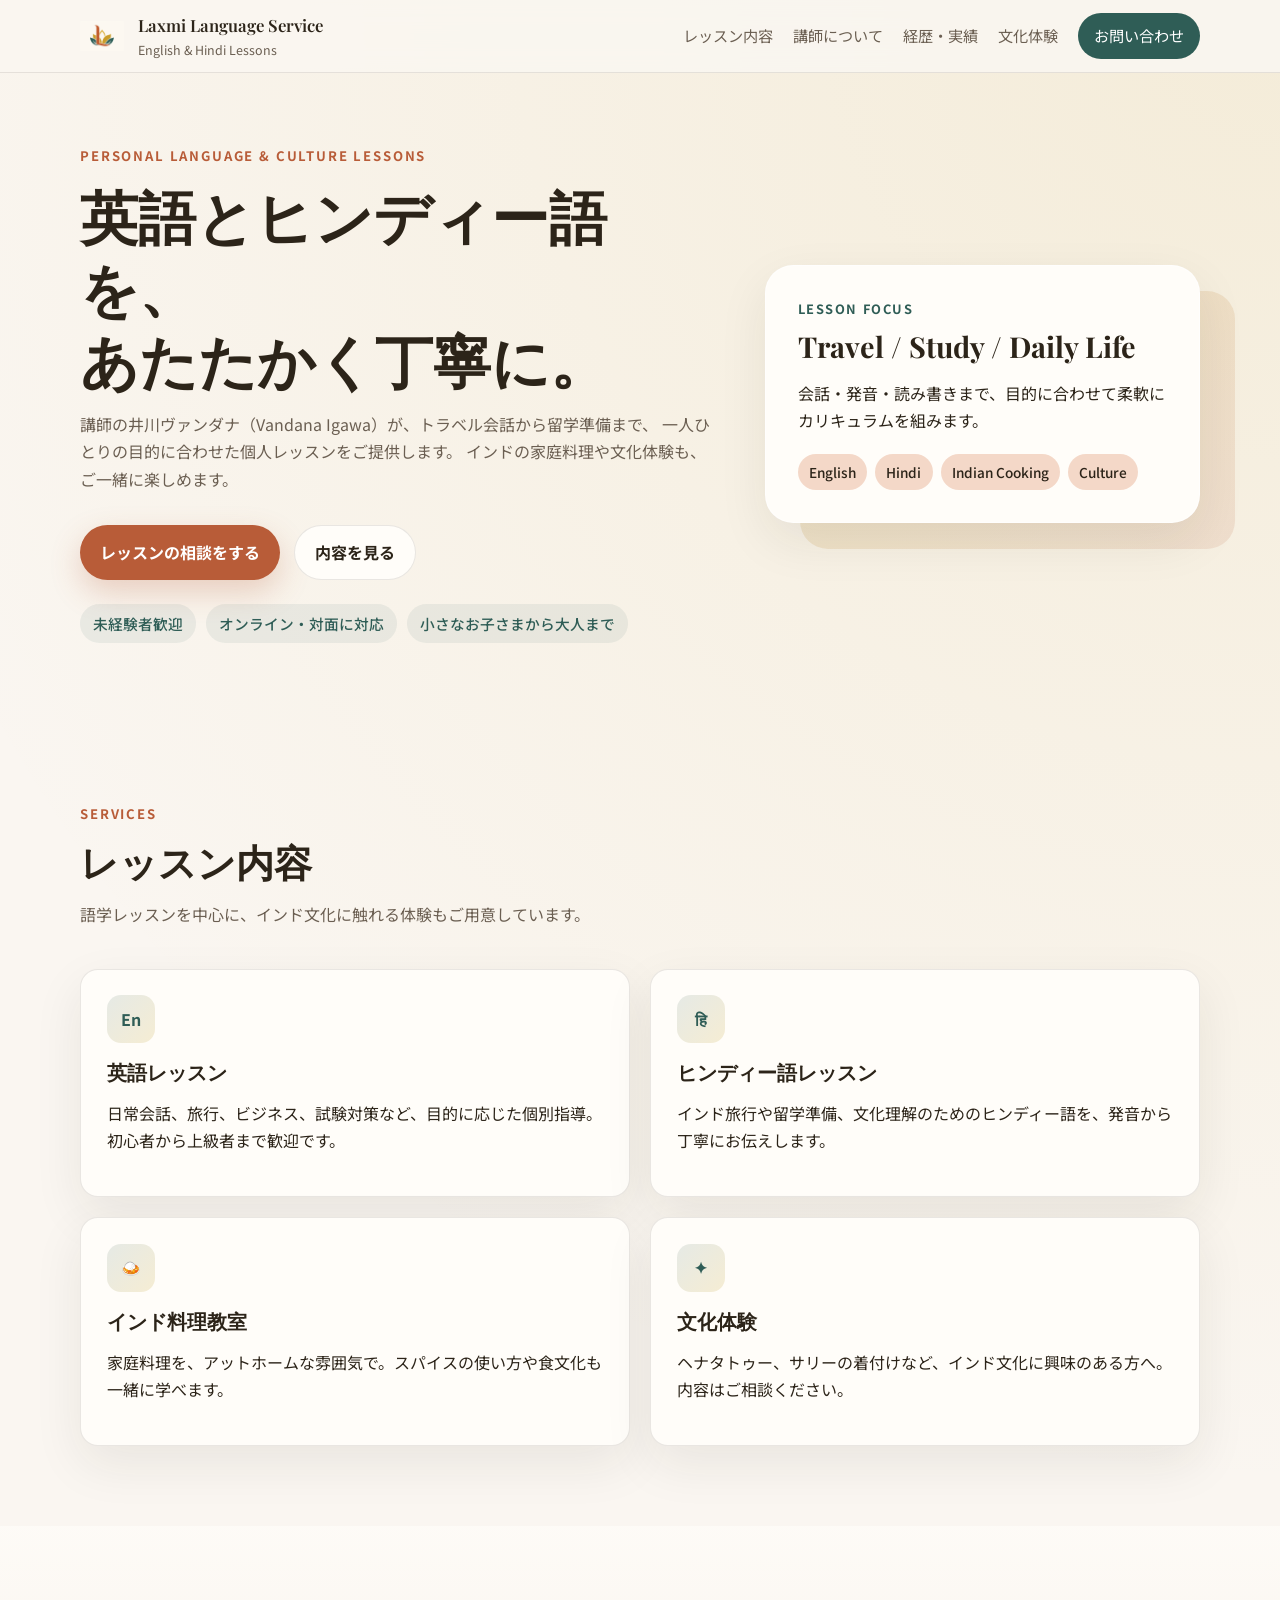
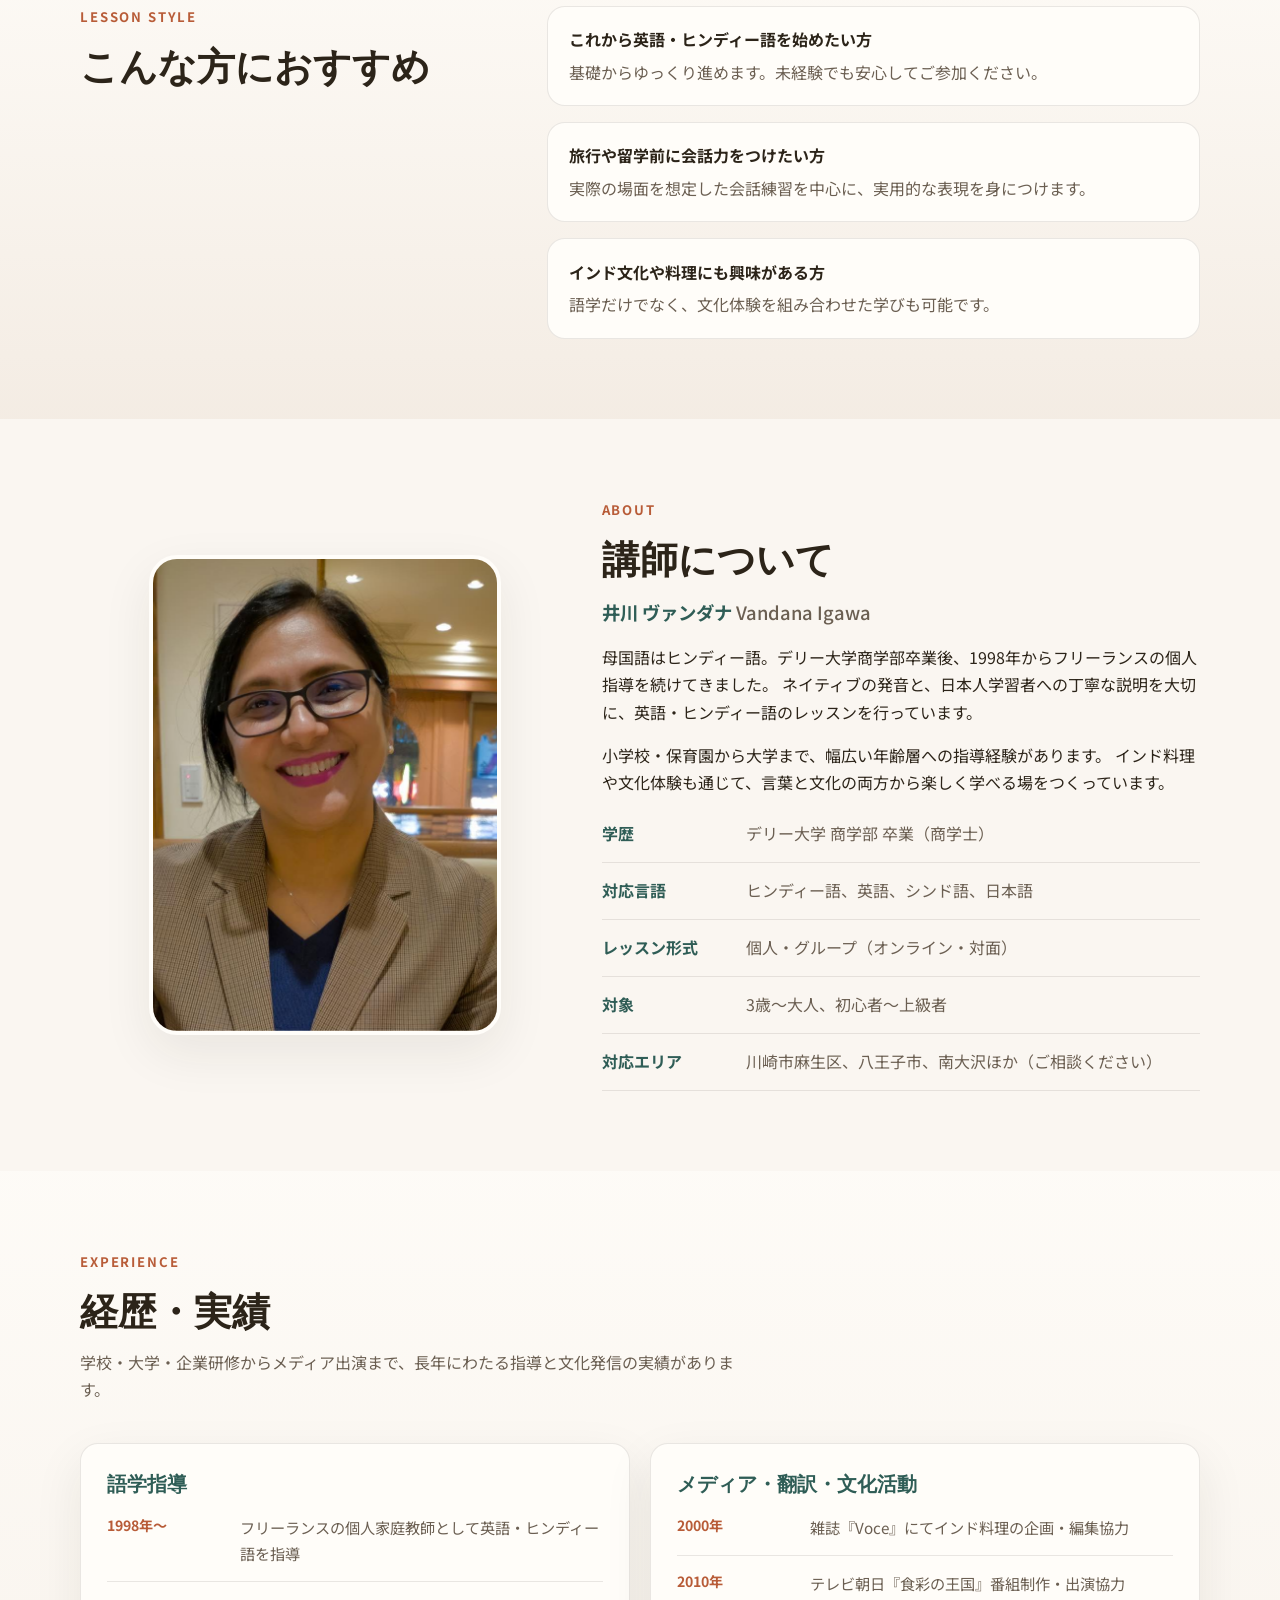
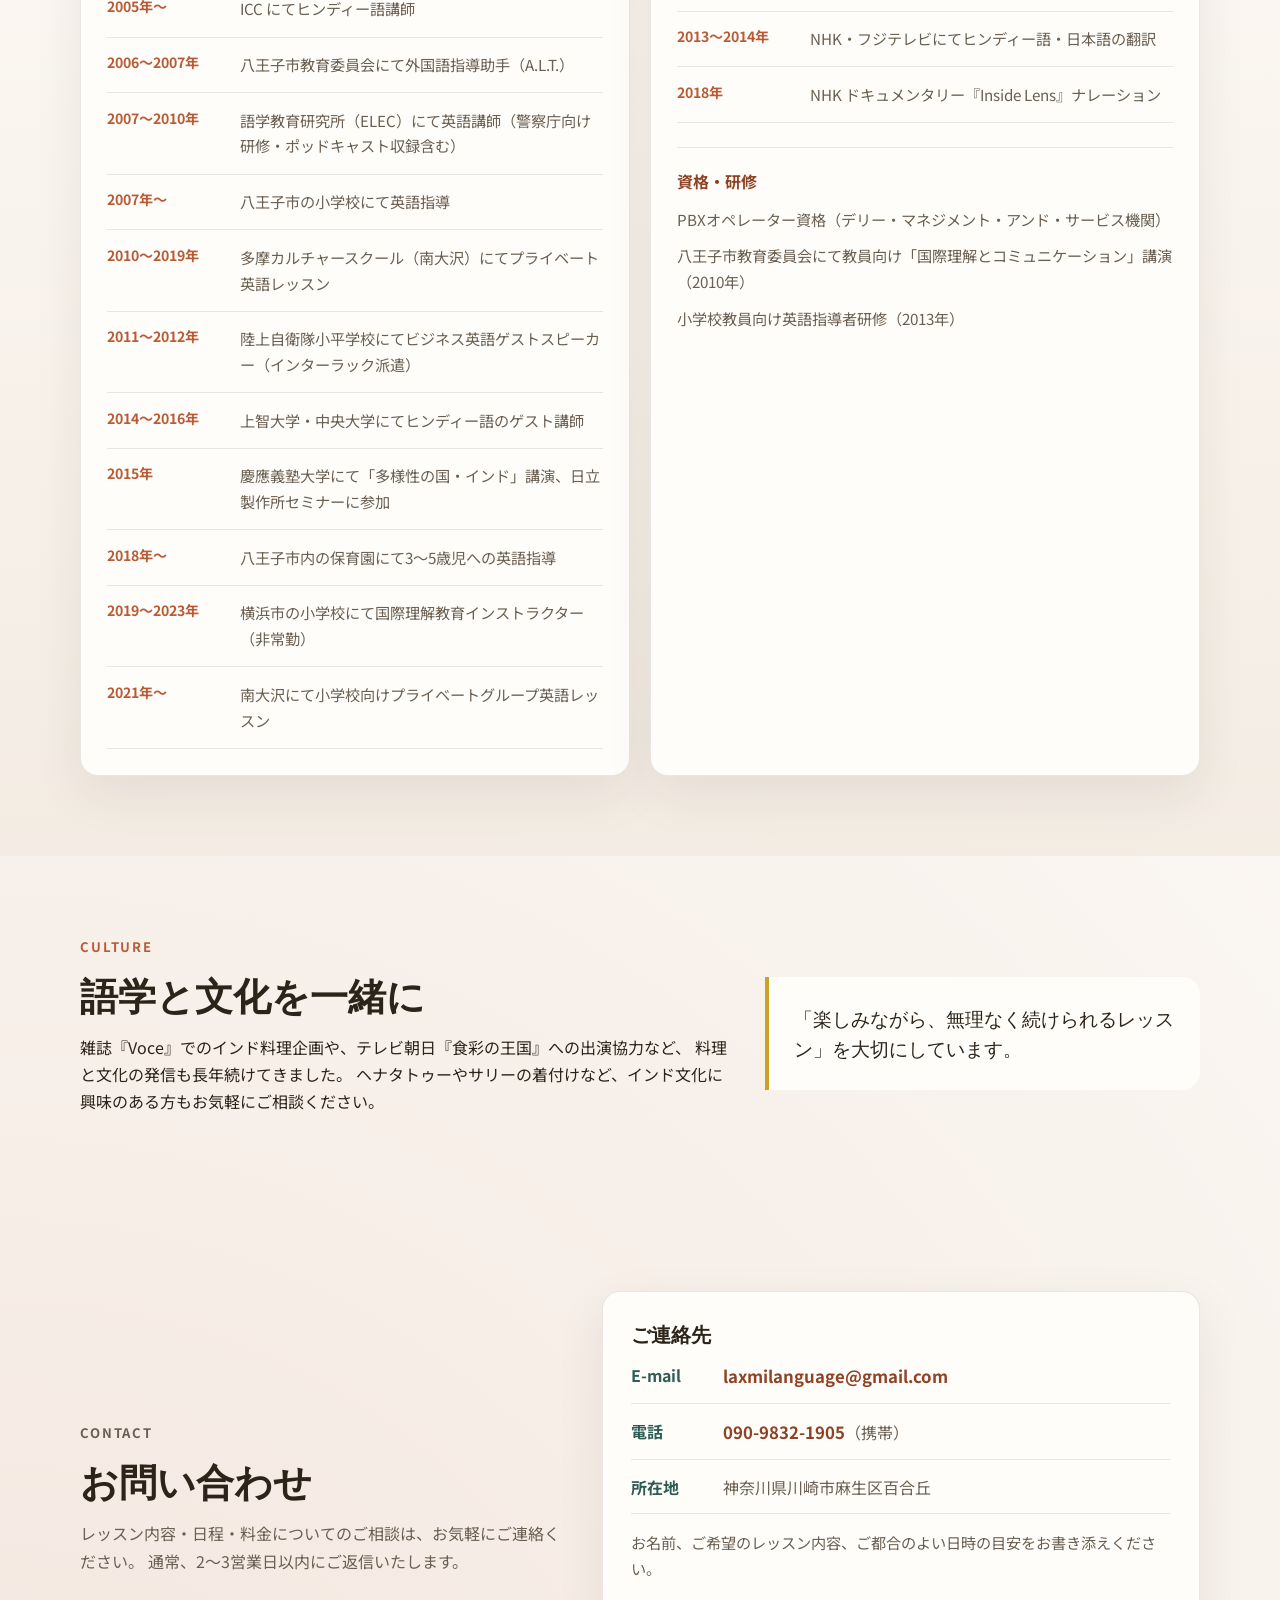
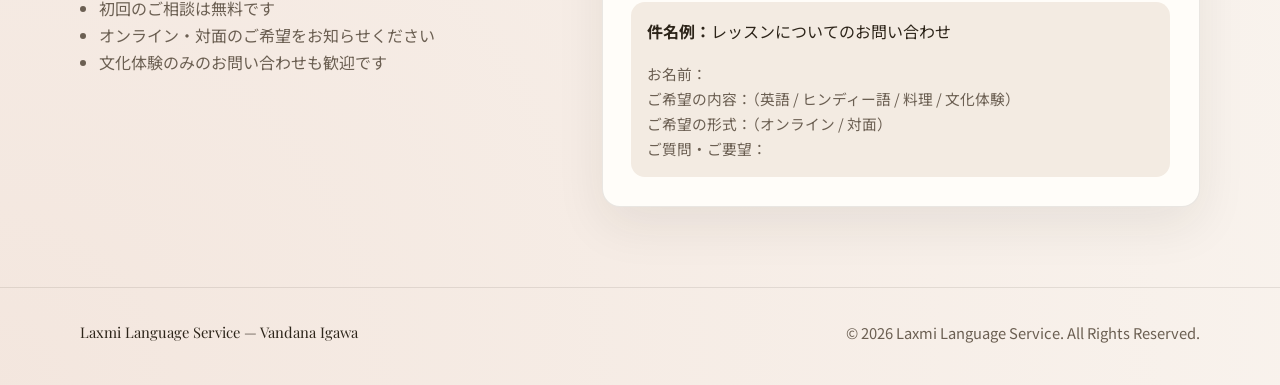
==== index.html @ b6b7672a "メール・ロゴなど最新版を反映" ====
<!DOCTYPE html>
<html lang="ja">
<head>
  <meta charset="UTF-8">
  <meta name="viewport" content="width=device-width, initial-scale=1.0">
  <meta name="description" content="井川ヴァンダナによる英語・ヒンディー語の個人レッスン、インド料理教室、文化体験。デリー大学卒、1998年から指導。川崎・八王子・南大沢ほか対応。">
  <title>Laxmi Language Service | 英語・ヒンディー語レッスン</title>
  <link rel="icon" href="images/laxmi-logo.png" type="image/png">
  <link rel="preconnect" href="https://fonts.googleapis.com">
  <link rel="preconnect" href="https://fonts.gstatic.com" crossorigin>
  <link href="https://fonts.googleapis.com/css2?family=Noto+Sans+JP:wght@400;500;700&family=Playfair+Display:wght@500;600&display=swap" rel="stylesheet">
  <link rel="stylesheet" href="styles.css">
</head>
<body>
  <header class="site-header">
    <div class="container header-inner">
      <a class="logo" href="#top">
        <img class="logo-mark" src="images/laxmi-logo.png" alt="" width="48" height="48" decoding="async">
        <span class="logo-text">
          <span class="logo-name">Laxmi Language Service</span>
          <span class="logo-tagline">English &amp; Hindi Lessons</span>
        </span>
      </a>
      <button class="nav-toggle" type="button" aria-expanded="false" aria-controls="site-nav" aria-label="メニューを開く">
        <span></span>
        <span></span>
        <span></span>
      </button>
      <nav id="site-nav" class="site-nav">
        <a href="#services">レッスン内容</a>
        <a href="#about">講師について</a>
        <a href="#experience">経歴・実績</a>
        <a href="#culture">文化体験</a>
        <a href="#contact" class="nav-cta">お問い合わせ</a>
      </nav>
    </div>
  </header>

  <main id="top">
    <section class="hero">
      <div class="container hero-grid">
        <div class="hero-copy">
          <p class="eyebrow">Personal Language &amp; Culture Lessons</p>
          <h1>英語とヒンディー語を、<br>あたたかく丁寧に。</h1>
          <p class="hero-lead">
            講師の井川ヴァンダナ（Vandana Igawa）が、トラベル会話から留学準備まで、
            一人ひとりの目的に合わせた個人レッスンをご提供します。
            インドの家庭料理や文化体験も、ご一緒に楽しめます。
          </p>
          <div class="hero-actions">
            <a class="button button-primary" href="#contact">レッスンの相談をする</a>
            <a class="button button-secondary" href="#services">内容を見る</a>
          </div>
          <ul class="hero-points">
            <li>未経験者歓迎</li>
            <li>オンライン・対面に対応</li>
            <li>小さなお子さまから大人まで</li>
          </ul>
        </div>
        <div class="hero-card" aria-hidden="true">
          <div class="hero-card-inner">
            <p class="hero-card-label">Lesson Focus</p>
            <h2>Travel / Study / Daily Life</h2>
            <p>会話・発音・読み書きまで、目的に合わせて柔軟にカリキュラムを組みます。</p>
            <div class="hero-card-tags">
              <span>English</span>
              <span>Hindi</span>
              <span>Indian Cooking</span>
              <span>Culture</span>
            </div>
          </div>
        </div>
      </div>
    </section>

    <section id="services" class="section">
      <div class="container">
        <div class="section-head">
          <p class="eyebrow">Services</p>
          <h2>レッスン内容</h2>
          <p>語学レッスンを中心に、インド文化に触れる体験もご用意しています。</p>
        </div>
        <div class="card-grid">
          <article class="card">
            <div class="card-icon" aria-hidden="true">En</div>
            <h3>英語レッスン</h3>
            <p>日常会話、旅行、ビジネス、試験対策など、目的に応じた個別指導。初心者から上級者まで歓迎です。</p>
          </article>
          <article class="card">
            <div class="card-icon" aria-hidden="true">हि</div>
            <h3>ヒンディー語レッスン</h3>
            <p>インド旅行や留学準備、文化理解のためのヒンディー語を、発音から丁寧にお伝えします。</p>
          </article>
          <article class="card">
            <div class="card-icon" aria-hidden="true">🍛</div>
            <h3>インド料理教室</h3>
            <p>家庭料理を、アットホームな雰囲気で。スパイスの使い方や食文化も一緒に学べます。</p>
          </article>
          <article class="card">
            <div class="card-icon" aria-hidden="true">✦</div>
            <h3>文化体験</h3>
            <p>ヘナタトゥー、サリーの着付けなど、インド文化に興味のある方へ。内容はご相談ください。</p>
          </article>
        </div>
      </div>
    </section>

    <section class="section section-alt">
      <div class="container feature-grid">
        <div>
          <p class="eyebrow">Lesson Style</p>
          <h2>こんな方におすすめ</h2>
        </div>
        <ul class="feature-list">
          <li>
            <strong>これから英語・ヒンディー語を始めたい方</strong>
            <span>基礎からゆっくり進めます。未経験でも安心してご参加ください。</span>
          </li>
          <li>
            <strong>旅行や留学前に会話力をつけたい方</strong>
            <span>実際の場面を想定した会話練習を中心に、実用的な表現を身につけます。</span>
          </li>
          <li>
            <strong>インド文化や料理にも興味がある方</strong>
            <span>語学だけでなく、文化体験を組み合わせた学びも可能です。</span>
          </li>
        </ul>
      </div>
    </section>

    <section id="about" class="section">
      <div class="container about-grid">
        <div class="about-photo">
          <img
            class="about-photo-img"
            src="images/vandana-profile.jpg"
            alt="井川ヴァンダナ（Vandana Igawa）— 英語・ヒンディー語講師"
            width="480"
            height="480"
            loading="lazy"
            decoding="async"
          >
        </div>
        <div>
          <p class="eyebrow">About</p>
          <h2>講師について</h2>
          <p class="about-name">井川 ヴァンダナ <span lang="en">Vandana Igawa</span></p>
          <p>
            母国語はヒンディー語。デリー大学商学部卒業後、1998年からフリーランスの個人指導を続けてきました。
            ネイティブの発音と、日本人学習者への丁寧な説明を大切に、英語・ヒンディー語のレッスンを行っています。
          </p>
          <p>
            小学校・保育園から大学まで、幅広い年齢層への指導経験があります。
            インド料理や文化体験も通じて、言葉と文化の両方から楽しく学べる場をつくっています。
          </p>
          <dl class="about-facts">
            <div>
              <dt>学歴</dt>
              <dd>デリー大学 商学部 卒業（商学士）</dd>
            </div>
            <div>
              <dt>対応言語</dt>
              <dd>ヒンディー語、英語、シンド語、日本語</dd>
            </div>
            <div>
              <dt>レッスン形式</dt>
              <dd>個人・グループ（オンライン・対面）</dd>
            </div>
            <div>
              <dt>対象</dt>
              <dd>3歳〜大人、初心者〜上級者</dd>
            </div>
            <div>
              <dt>対応エリア</dt>
              <dd>川崎市麻生区、八王子市、南大沢ほか（ご相談ください）</dd>
            </div>
          </dl>
        </div>
      </div>
    </section>

    <section id="experience" class="section section-alt">
      <div class="container">
        <div class="section-head">
          <p class="eyebrow">Experience</p>
          <h2>経歴・実績</h2>
          <p>学校・大学・企業研修からメディア出演まで、長年にわたる指導と文化発信の実績があります。</p>
        </div>
        <div class="experience-grid">
          <article class="experience-card">
            <h3>語学指導</h3>
            <ul class="timeline">
              <li>
                <span class="timeline-year">1998年〜</span>
                <span class="timeline-text">フリーランスの個人家庭教師として英語・ヒンディー語を指導</span>
              </li>
              <li>
                <span class="timeline-year">2005年〜</span>
                <span class="timeline-text">ICC にてヒンディー語講師</span>
              </li>
              <li>
                <span class="timeline-year">2006〜2007年</span>
                <span class="timeline-text">八王子市教育委員会にて外国語指導助手（A.L.T.）</span>
              </li>
              <li>
                <span class="timeline-year">2007〜2010年</span>
                <span class="timeline-text">語学教育研究所（ELEC）にて英語講師（警察庁向け研修・ポッドキャスト収録含む）</span>
              </li>
              <li>
                <span class="timeline-year">2007年〜</span>
                <span class="timeline-text">八王子市の小学校にて英語指導</span>
              </li>
              <li>
                <span class="timeline-year">2010〜2019年</span>
                <span class="timeline-text">多摩カルチャースクール（南大沢）にてプライベート英語レッスン</span>
              </li>
              <li>
                <span class="timeline-year">2011〜2012年</span>
                <span class="timeline-text">陸上自衛隊小平学校にてビジネス英語ゲストスピーカー（インターラック派遣）</span>
              </li>
              <li>
                <span class="timeline-year">2014〜2016年</span>
                <span class="timeline-text">上智大学・中央大学にてヒンディー語のゲスト講師</span>
              </li>
              <li>
                <span class="timeline-year">2015年</span>
                <span class="timeline-text">慶應義塾大学にて「多様性の国・インド」講演、日立製作所セミナーに参加</span>
              </li>
              <li>
                <span class="timeline-year">2018年〜</span>
                <span class="timeline-text">八王子市内の保育園にて3〜5歳児への英語指導</span>
              </li>
              <li>
                <span class="timeline-year">2019〜2023年</span>
                <span class="timeline-text">横浜市の小学校にて国際理解教育インストラクター（非常勤）</span>
              </li>
              <li>
                <span class="timeline-year">2021年〜</span>
                <span class="timeline-text">南大沢にて小学校向けプライベートグループ英語レッスン</span>
              </li>
            </ul>
          </article>
          <article class="experience-card">
            <h3>メディア・翻訳・文化活動</h3>
            <ul class="timeline">
              <li>
                <span class="timeline-year">2000年</span>
                <span class="timeline-text">雑誌『Voce』にてインド料理の企画・編集協力</span>
              </li>
              <li>
                <span class="timeline-year">2010年</span>
                <span class="timeline-text">テレビ朝日『食彩の王国』番組制作・出演協力</span>
              </li>
              <li>
                <span class="timeline-year">2013〜2014年</span>
                <span class="timeline-text">NHK・フジテレビにてヒンディー語・日本語の翻訳</span>
              </li>
              <li>
                <span class="timeline-year">2018年</span>
                <span class="timeline-text">NHK ドキュメンタリー『Inside Lens』ナレーション</span>
              </li>
            </ul>
            <div class="credential-box">
              <h4>資格・研修</h4>
              <p>PBXオペレーター資格（デリー・マネジメント・アンド・サービス機関）</p>
              <p>八王子市教育委員会にて教員向け「国際理解とコミュニケーション」講演（2010年）</p>
              <p>小学校教員向け英語指導者研修（2013年）</p>
            </div>
          </article>
        </div>
      </div>
    </section>

    <section id="culture" class="section">
      <div class="container culture-banner">
        <div>
          <p class="eyebrow">Culture</p>
          <h2>語学と文化を一緒に</h2>
          <p>
            雑誌『Voce』でのインド料理企画や、テレビ朝日『食彩の王国』への出演協力など、
            料理と文化の発信も長年続けてきました。
            ヘナタトゥーやサリーの着付けなど、インド文化に興味のある方もお気軽にご相談ください。
          </p>
        </div>
        <blockquote>
          「楽しみながら、無理なく続けられるレッスン」を大切にしています。
        </blockquote>
      </div>
    </section>

    <section id="contact" class="section">
      <div class="container contact-grid">
        <div>
          <p class="eyebrow">Contact</p>
          <h2>お問い合わせ</h2>
          <p>
            レッスン内容・日程・料金についてのご相談は、お気軽にご連絡ください。
            通常、2〜3営業日以内にご返信いたします。
          </p>
          <ul class="contact-notes">
            <li>初回のご相談は無料です</li>
            <li>オンライン・対面のご希望をお知らせください</li>
            <li>文化体験のみのお問い合わせも歓迎です</li>
          </ul>
        </div>
        <div class="contact-panel">
          <h3>ご連絡先</h3>
          <dl class="contact-details">
            <div>
              <dt>E-mail</dt>
              <dd class="contact-email">
                <a href="mailto:laxmilanguage@gmail.com">laxmilanguage@gmail.com</a>
              </dd>
            </div>
            <div>
              <dt>電話</dt>
              <dd><a href="tel:+819098321905">090-9832-1905</a>（携帯）</dd>
            </div>
            <div>
              <dt>所在地</dt>
              <dd>神奈川県川崎市麻生区百合丘</dd>
            </div>
          </dl>
          <p class="contact-hint">
            お名前、ご希望のレッスン内容、ご都合のよい日時の目安をお書き添えください。
          </p>
          <div class="contact-template">
            <p><strong>件名例：</strong>レッスンについてのお問い合わせ</p>
            <pre>お名前：
ご希望の内容：（英語 / ヒンディー語 / 料理 / 文化体験）
ご希望の形式：（オンライン / 対面）
ご質問・ご要望：</pre>
          </div>
        </div>
      </div>
    </section>
  </main>

  <footer class="site-footer">
    <div class="container footer-inner">
      <p class="footer-brand">Laxmi Language Service — Vandana Igawa</p>
      <p class="footer-copy">&copy; <span id="year"></span> Laxmi Language Service. All Rights Reserved.</p>
    </div>
  </footer>

  <script src="script.js"></script>
</body>
</html>
---- styles.css ----
:root {
  --bg: #faf6f1;
  --bg-alt: #f3ebe2;
  --surface: #fffdf9;
  --text: #2c2419;
  --text-muted: #6b5f52;
  --accent: #b85c38;
  --accent-dark: #8f4326;
  --accent-soft: #f4d8c8;
  --teal: #2f5d56;
  --gold: #c9a227;
  --border: rgba(44, 36, 25, 0.1);
  --shadow: 0 18px 50px rgba(44, 36, 25, 0.08);
  --radius: 18px;
  --max-width: 1120px;
}

*,
*::before,
*::after {
  box-sizing: border-box;
}

html {
  scroll-behavior: smooth;
}

body {
  margin: 0;
  font-family: "Noto Sans JP", sans-serif;
  color: var(--text);
  background:
    radial-gradient(circle at top right, rgba(201, 162, 39, 0.12), transparent 28%),
    radial-gradient(circle at bottom left, rgba(184, 92, 56, 0.1), transparent 32%),
    var(--bg);
  line-height: 1.7;
}

img {
  max-width: 100%;
  display: block;
}

a {
  color: inherit;
  text-decoration: none;
}

.container {
  width: min(calc(100% - 2rem), var(--max-width));
  margin-inline: auto;
}

.eyebrow {
  margin: 0 0 0.75rem;
  font-size: 0.82rem;
  font-weight: 700;
  letter-spacing: 0.14em;
  text-transform: uppercase;
  color: var(--accent);
}

h1,
h2,
h3 {
  font-family: "Playfair Display", serif;
  line-height: 1.25;
  margin: 0 0 1rem;
}

h1 {
  font-size: clamp(2.2rem, 5vw, 3.6rem);
}

h2 {
  font-size: clamp(1.8rem, 3vw, 2.5rem);
}

h3 {
  font-size: 1.25rem;
}

p {
  margin: 0 0 1rem;
}

.section {
  padding: 5rem 0;
}

.section-alt {
  background: linear-gradient(180deg, rgba(255, 253, 249, 0.7), rgba(243, 235, 226, 0.9));
}

.section-head {
  max-width: 42rem;
  margin-bottom: 2.5rem;
}

.section-head p:last-child,
.hero-lead,
.contact-grid > div > p {
  color: var(--text-muted);
}

.site-header {
  position: sticky;
  top: 0;
  z-index: 20;
  backdrop-filter: blur(14px);
  background: rgba(250, 246, 241, 0.88);
  border-bottom: 1px solid var(--border);
}

.header-inner {
  display: flex;
  align-items: center;
  justify-content: space-between;
  gap: 1rem;
  min-height: 4.5rem;
}

.logo {
  display: flex;
  align-items: center;
  gap: 0.9rem;
}

.logo-mark {
  display: block;
  width: 2.75rem;
  height: 2.75rem;
  border-radius: 10px;
  object-fit: contain;
  flex-shrink: 0;
}

.logo-text {
  display: flex;
  flex-direction: column;
}

.logo-name {
  font-family: "Playfair Display", serif;
  font-size: 1.05rem;
  font-weight: 600;
}

.logo-tagline {
  font-size: 0.78rem;
  color: var(--text-muted);
}

.site-nav {
  display: flex;
  align-items: center;
  gap: 1.25rem;
}

.site-nav a {
  font-size: 0.95rem;
  color: var(--text-muted);
  transition: color 0.2s ease;
}

.site-nav a:hover,
.site-nav a:focus-visible {
  color: var(--accent-dark);
}

.nav-cta {
  padding: 0.65rem 1rem;
  border-radius: 999px;
  background: var(--teal);
  color: white !important;
}

.nav-toggle {
  display: none;
  width: 2.75rem;
  height: 2.75rem;
  padding: 0;
  border: 0;
  border-radius: 12px;
  background: var(--surface);
  box-shadow: var(--shadow);
}

.nav-toggle span {
  display: block;
  width: 1.2rem;
  height: 2px;
  margin: 0.28rem auto;
  background: var(--text);
}

.hero {
  padding: 4.5rem 0 5rem;
}

.hero-grid {
  display: grid;
  grid-template-columns: 1.2fr 0.8fr;
  gap: 2rem;
  align-items: center;
}

.hero-copy {
  max-width: 40rem;
}

.hero-actions {
  display: flex;
  flex-wrap: wrap;
  gap: 0.85rem;
  margin: 2rem 0 1.5rem;
}

.button {
  display: inline-flex;
  align-items: center;
  justify-content: center;
  min-height: 3rem;
  padding: 0.8rem 1.25rem;
  border-radius: 999px;
  font-weight: 700;
  transition: transform 0.2s ease, box-shadow 0.2s ease, background 0.2s ease;
}

.button:hover,
.button:focus-visible {
  transform: translateY(-1px);
}

.button-primary {
  background: var(--accent);
  color: white;
  box-shadow: 0 12px 30px rgba(184, 92, 56, 0.25);
}

.button-primary:hover,
.button-primary:focus-visible {
  background: var(--accent-dark);
}

.button-secondary {
  background: var(--surface);
  border: 1px solid var(--border);
}

.hero-points {
  display: flex;
  flex-wrap: wrap;
  gap: 0.65rem;
  padding: 0;
  margin: 0;
  list-style: none;
}

.hero-points li {
  padding: 0.45rem 0.8rem;
  border-radius: 999px;
  background: rgba(47, 93, 86, 0.08);
  color: var(--teal);
  font-size: 0.92rem;
  font-weight: 500;
}

.hero-card {
  position: relative;
}

.hero-card::before {
  content: "";
  position: absolute;
  inset: 10% -8% -10% 8%;
  border-radius: 28px;
  background: linear-gradient(135deg, rgba(201, 162, 39, 0.18), rgba(184, 92, 56, 0.12));
}

.hero-card-inner {
  position: relative;
  padding: 2rem;
  border-radius: 28px;
  background: var(--surface);
  box-shadow: var(--shadow);
  border: 1px solid rgba(255, 255, 255, 0.7);
}

.hero-card-label {
  margin-bottom: 0.5rem;
  font-size: 0.8rem;
  font-weight: 700;
  letter-spacing: 0.12em;
  text-transform: uppercase;
  color: var(--teal);
}

.hero-card h2 {
  font-size: 1.8rem;
}

.hero-card-tags {
  display: flex;
  flex-wrap: wrap;
  gap: 0.5rem;
  margin-top: 1.25rem;
}

.hero-card-tags span {
  padding: 0.4rem 0.7rem;
  border-radius: 999px;
  background: var(--accent-soft);
  font-size: 0.85rem;
  font-weight: 500;
}

.card-grid {
  display: grid;
  grid-template-columns: repeat(2, minmax(0, 1fr));
  gap: 1.25rem;
}

.card {
  padding: 1.6rem;
  border-radius: var(--radius);
  background: var(--surface);
  border: 1px solid var(--border);
  box-shadow: var(--shadow);
}

.card-icon {
  display: grid;
  place-items: center;
  width: 3rem;
  height: 3rem;
  margin-bottom: 1rem;
  border-radius: 14px;
  background: linear-gradient(135deg, rgba(47, 93, 86, 0.12), rgba(201, 162, 39, 0.18));
  font-weight: 700;
  color: var(--teal);
}

.feature-grid {
  display: grid;
  grid-template-columns: 0.8fr 1.2fr;
  gap: 2rem;
  align-items: start;
}

.feature-list {
  display: grid;
  gap: 1rem;
  margin: 0;
  padding: 0;
  list-style: none;
}

.feature-list li {
  padding: 1.2rem 1.3rem;
  border-radius: var(--radius);
  background: var(--surface);
  border: 1px solid var(--border);
}

.feature-list strong {
  display: block;
  margin-bottom: 0.35rem;
}

.feature-list span {
  color: var(--text-muted);
}

.about-grid,
.contact-grid {
  display: grid;
  grid-template-columns: 0.9fr 1.1fr;
  gap: 2rem;
  align-items: center;
}

.about-photo {
  justify-self: center;
  width: min(100%, 22rem);
}

.about-photo-img {
  display: block;
  width: 100%;
  aspect-ratio: 1;
  object-fit: cover;
  object-position: center 18%;
  border-radius: 28px;
  box-shadow: var(--shadow);
  border: 4px solid var(--surface);
  background: var(--bg-alt);
}

.about-name {
  margin-bottom: 1rem;
  font-size: 1.15rem;
  font-weight: 700;
  color: var(--teal);
}

.about-name span {
  font-weight: 500;
  color: var(--text-muted);
}

.about-facts {
  display: grid;
  gap: 0.9rem;
  margin: 1.5rem 0 0;
}

.about-facts div {
  display: grid;
  grid-template-columns: 8rem 1fr;
  gap: 1rem;
  padding-bottom: 0.9rem;
  border-bottom: 1px solid var(--border);
}

.about-facts dt {
  font-weight: 700;
  color: var(--teal);
}

.about-facts dd {
  margin: 0;
  color: var(--text-muted);
}

.experience-grid {
  display: grid;
  grid-template-columns: repeat(2, minmax(0, 1fr));
  gap: 1.25rem;
}

.experience-card {
  padding: 1.6rem;
  border-radius: var(--radius);
  background: var(--surface);
  border: 1px solid var(--border);
  box-shadow: var(--shadow);
}

.experience-card h3 {
  margin-bottom: 1.25rem;
  color: var(--teal);
}

.experience-card h4 {
  margin: 0 0 0.75rem;
  font-size: 1rem;
  color: var(--accent-dark);
}

.timeline {
  display: grid;
  gap: 0.9rem;
  margin: 0;
  padding: 0;
  list-style: none;
}

.timeline li {
  display: grid;
  grid-template-columns: 7.5rem 1fr;
  gap: 0.85rem;
  padding-bottom: 0.9rem;
  border-bottom: 1px solid var(--border);
}

.timeline-year {
  font-size: 0.88rem;
  font-weight: 700;
  color: var(--accent);
  line-height: 1.5;
}

.timeline-text {
  color: var(--text-muted);
  font-size: 0.95rem;
}

.credential-box {
  margin-top: 1.5rem;
  padding-top: 1.25rem;
  border-top: 1px solid var(--border);
}

.credential-box p {
  margin-bottom: 0.65rem;
  color: var(--text-muted);
  font-size: 0.95rem;
}

.culture-banner {
  display: grid;
  grid-template-columns: 1.2fr 0.8fr;
  gap: 2rem;
  align-items: center;
}

.culture-banner blockquote {
  margin: 0;
  padding: 1.6rem;
  border-left: 4px solid var(--gold);
  border-radius: 0 var(--radius) var(--radius) 0;
  background: var(--surface);
  font-family: "Playfair Display", serif;
  font-size: 1.2rem;
  line-height: 1.6;
}

.contact-panel {
  padding: 1.8rem;
  border-radius: var(--radius);
  background: var(--surface);
  border: 1px solid var(--border);
  box-shadow: var(--shadow);
}

.contact-details {
  display: grid;
  gap: 0.9rem;
  margin: 0 0 1rem;
}

.contact-details div {
  display: grid;
  grid-template-columns: 5rem 1fr;
  gap: 0.75rem;
  padding-bottom: 0.75rem;
  border-bottom: 1px solid var(--border);
}

.contact-details dt {
  font-weight: 700;
  color: var(--teal);
}

.contact-details dd {
  margin: 0;
  color: var(--text-muted);
}

.contact-email a,
.contact-details a {
  font-size: 1.05rem;
  font-weight: 700;
  color: var(--accent-dark);
  word-break: break-all;
}

.contact-hint {
  color: var(--text-muted);
  font-size: 0.95rem;
}

.contact-notes {
  margin: 1.25rem 0 0;
  padding-left: 1.2rem;
  color: var(--text-muted);
}

.contact-template {
  margin-top: 1.25rem;
  padding: 1rem;
  border-radius: 14px;
  background: var(--bg-alt);
}

.contact-template pre {
  margin: 0.75rem 0 0;
  white-space: pre-wrap;
  font-family: inherit;
  font-size: 0.92rem;
  color: var(--text-muted);
}

.site-footer {
  padding: 2rem 0 2.5rem;
  border-top: 1px solid var(--border);
}

.footer-inner {
  display: flex;
  flex-wrap: wrap;
  justify-content: space-between;
  gap: 0.75rem;
  color: var(--text-muted);
  font-size: 0.92rem;
}

.footer-brand {
  margin: 0;
  font-family: "Playfair Display", serif;
  color: var(--text);
}

.footer-copy {
  margin: 0;
}

@media (max-width: 900px) {
  .hero-grid,
  .feature-grid,
  .about-grid,
  .contact-grid,
  .culture-banner,
  .card-grid,
  .experience-grid {
    grid-template-columns: 1fr;
  }

  .nav-toggle {
    display: block;
  }

  .site-nav {
    position: absolute;
    top: 100%;
    right: 1rem;
    left: 1rem;
    display: none;
    flex-direction: column;
    align-items: stretch;
    padding: 1rem;
    border-radius: var(--radius);
    background: var(--surface);
    box-shadow: var(--shadow);
  }

  .site-nav.is-open {
    display: flex;
  }

  .site-header {
    position: relative;
  }
}

@media (max-width: 600px) {
  .section {
    padding: 3.5rem 0;
  }

  .about-facts div,
  .timeline li,
  .contact-details div {
    grid-template-columns: 1fr;
    gap: 0.25rem;
  }
}
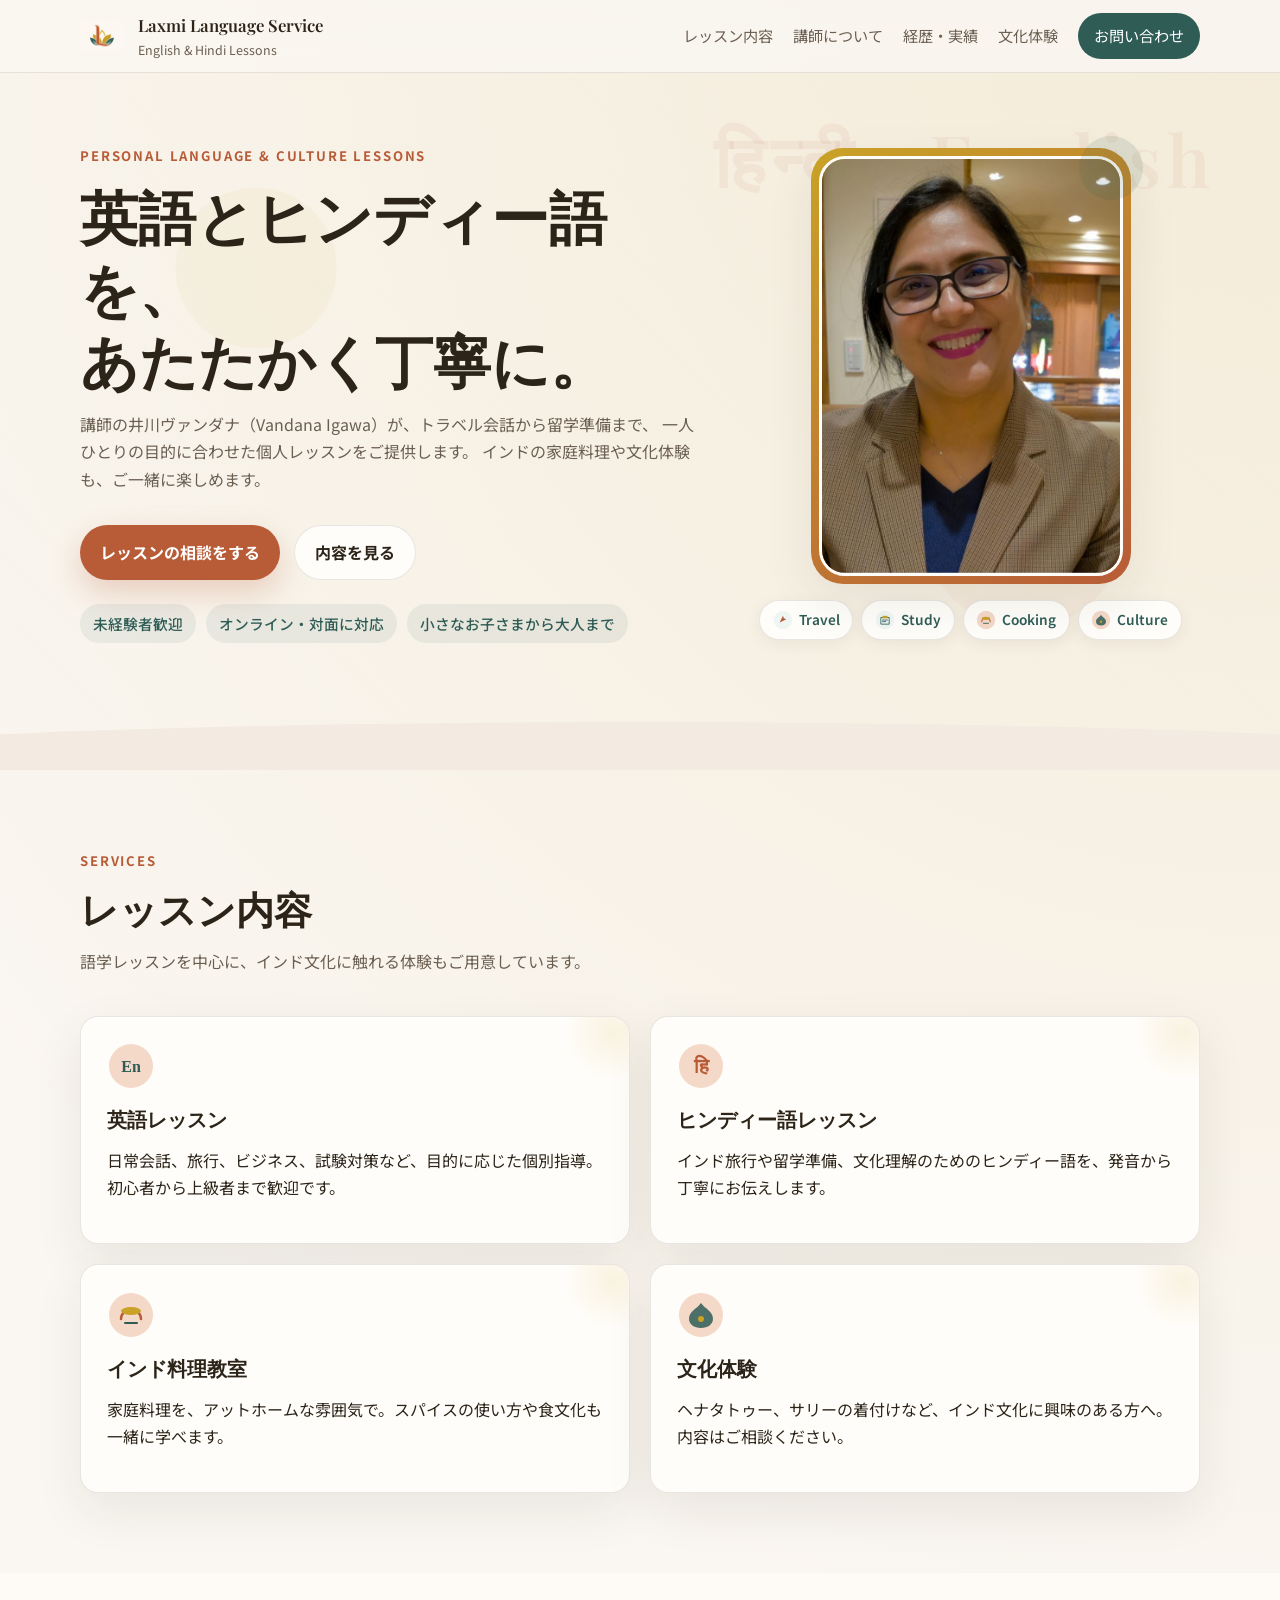
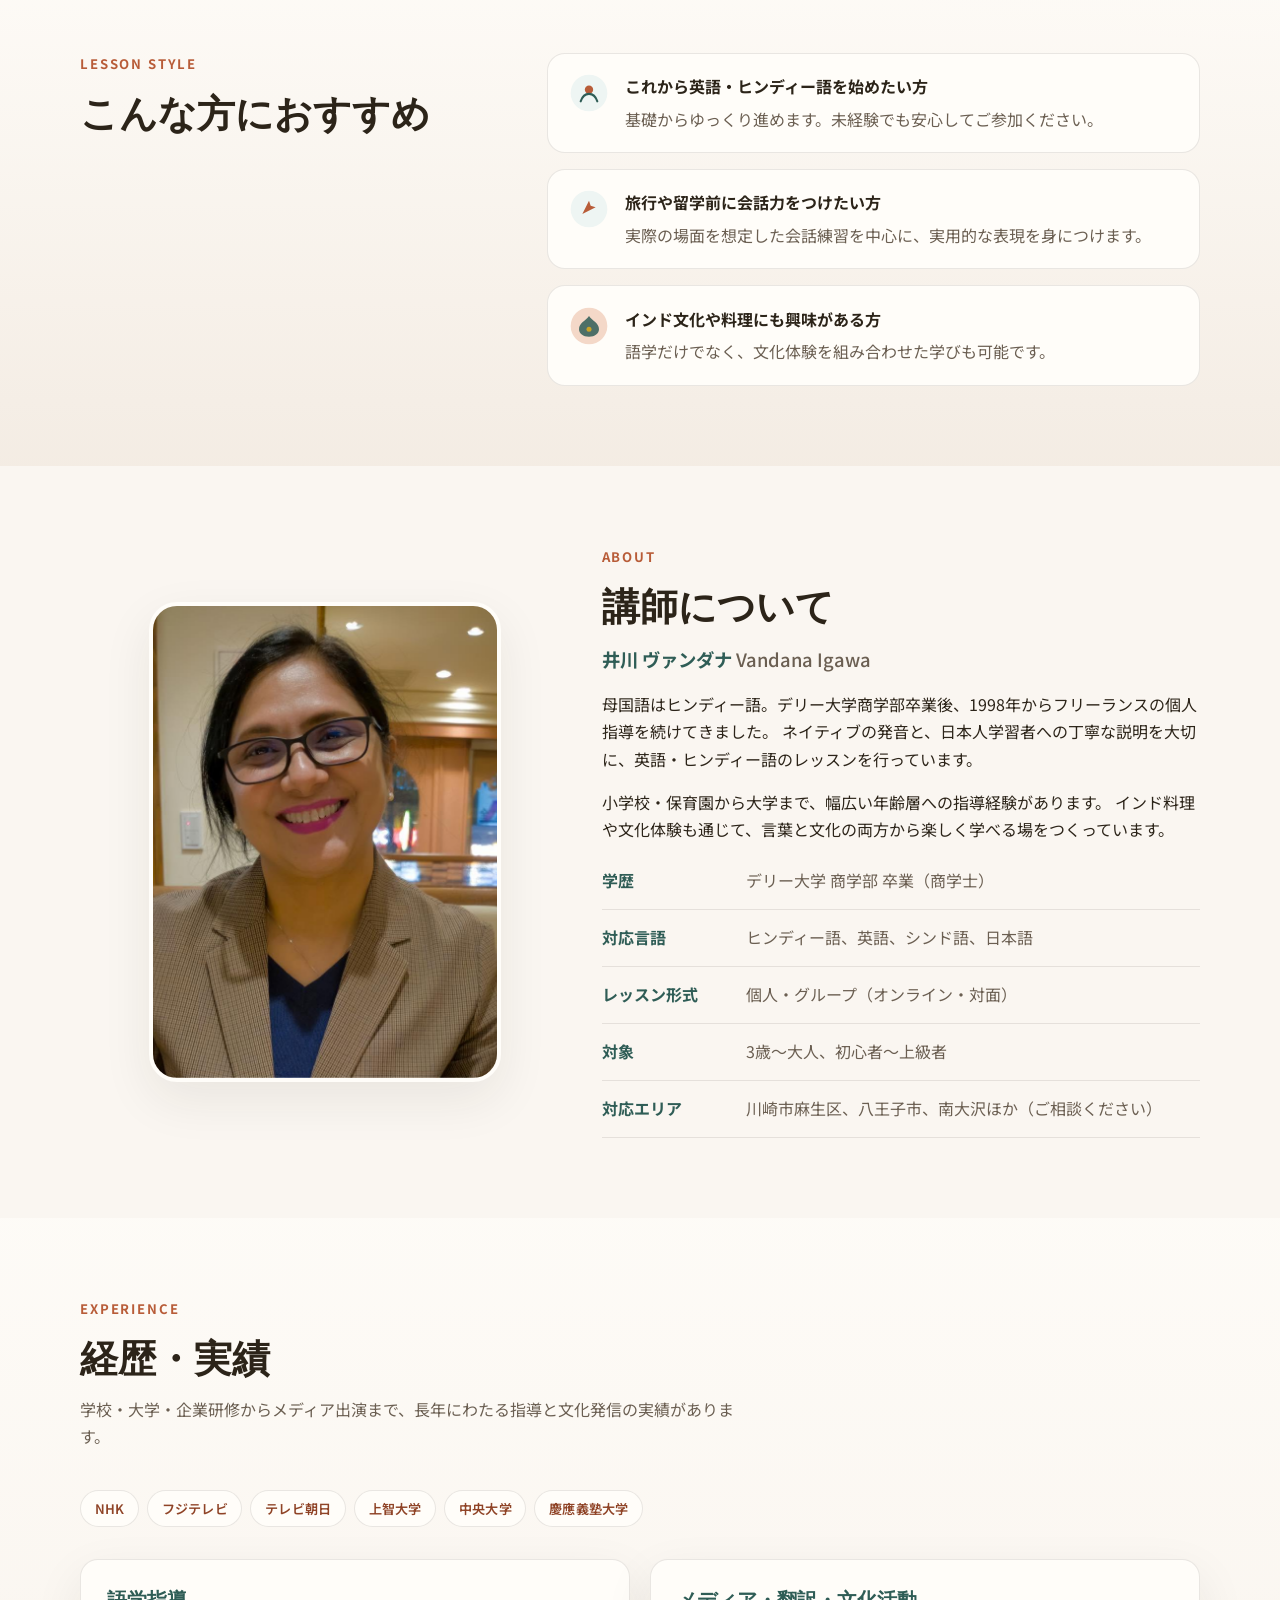
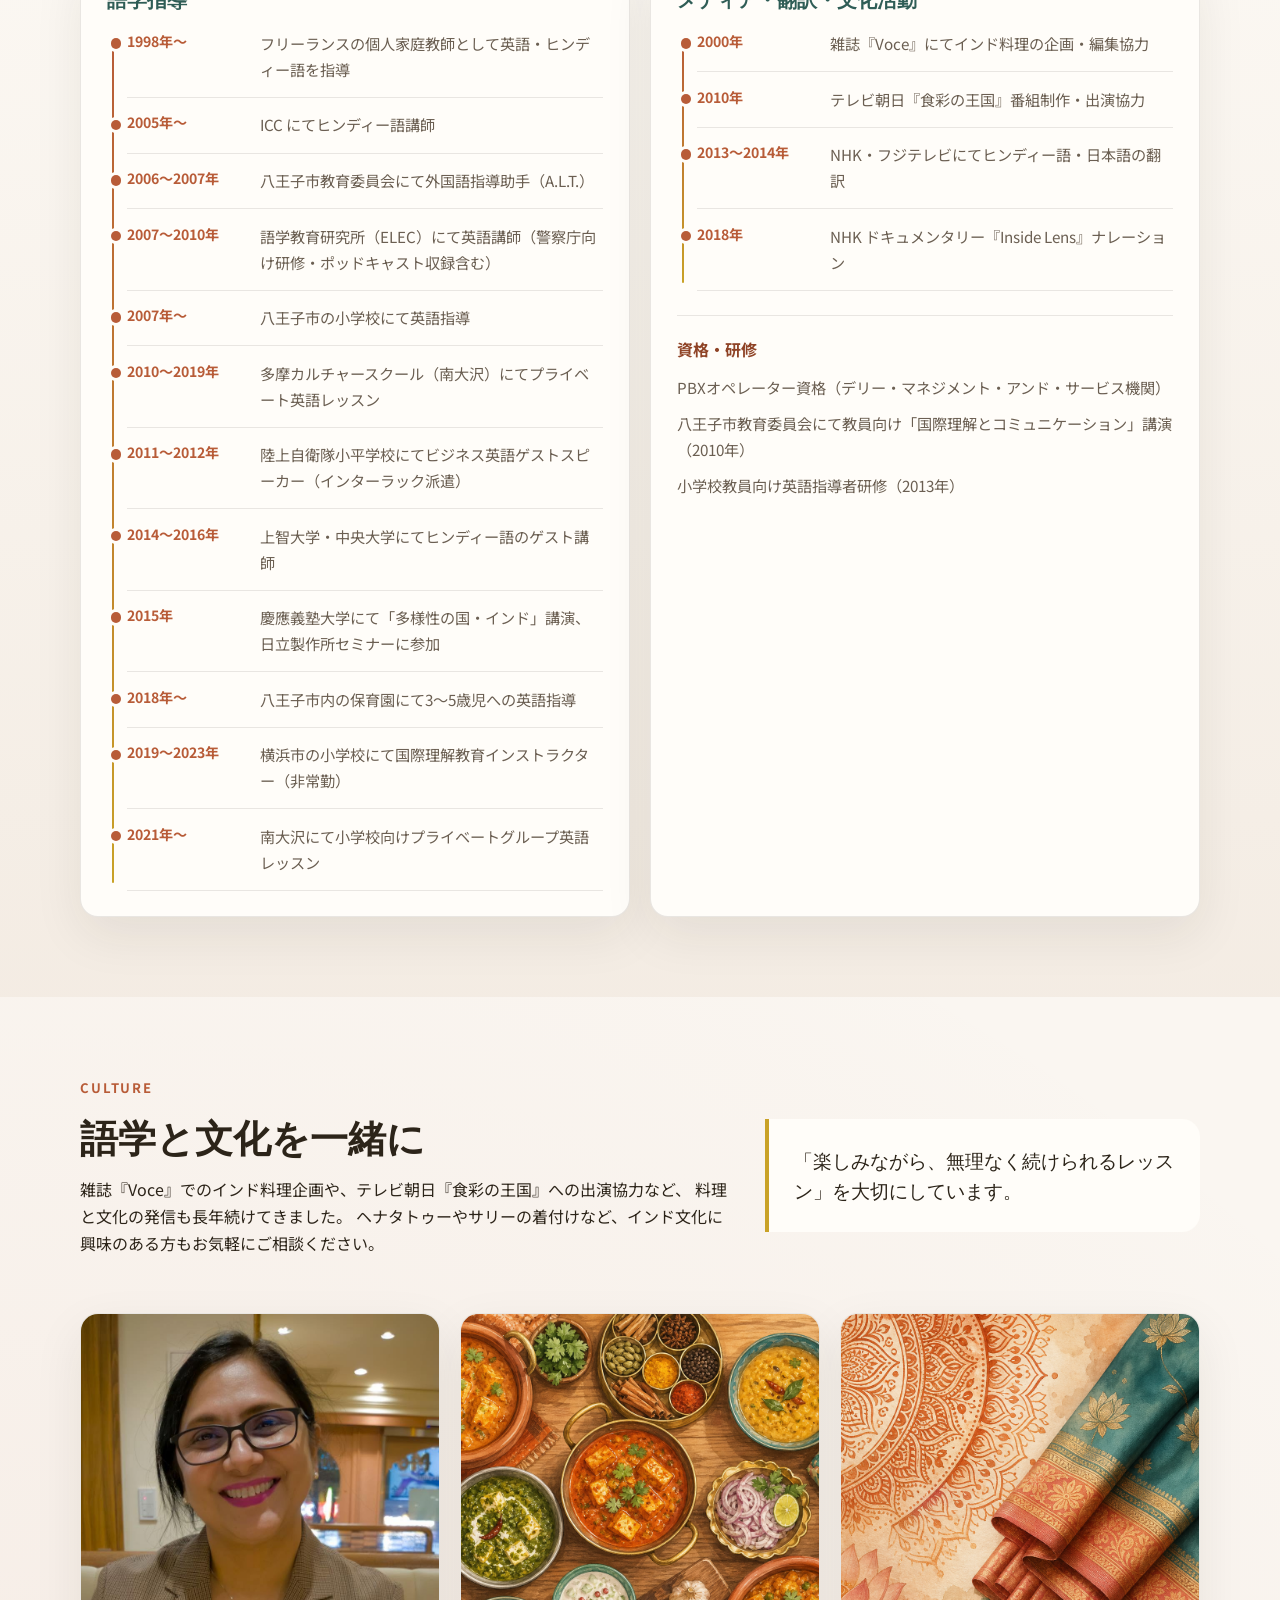
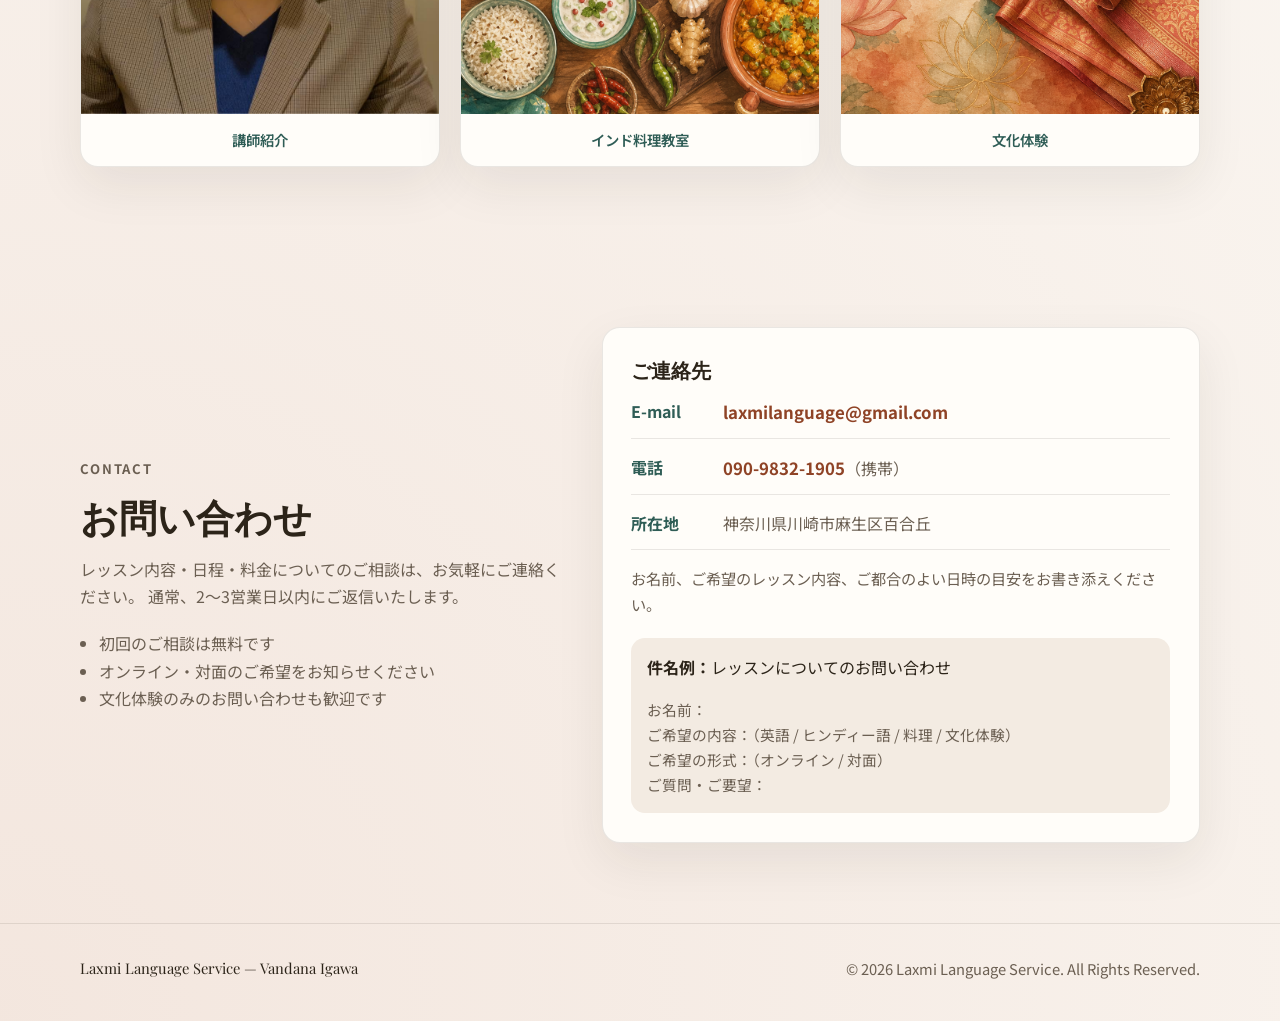
==== commit 9911354d: "feat: 写真とイラストで視覚バランスを強化" ====
--- a/index.html
+++ b/index.html
@@ -12,6 +12,15 @@
   <link rel="stylesheet" href="styles.css">
 </head>
 <body>
+  <svg xmlns="http://www.w3.org/2000/svg" aria-hidden="true" style="display:none">
+    <symbol id="icon-english" viewBox="0 0 48 48"><circle cx="24" cy="24" r="22" fill="#f4d8c8"/><text x="24" y="30" text-anchor="middle" font-family="Georgia, serif" font-size="16" font-weight="700" fill="#2f5d56">En</text></symbol>
+    <symbol id="icon-hindi" viewBox="0 0 48 48"><circle cx="24" cy="24" r="22" fill="#f4d8c8"/><text x="24" y="31" text-anchor="middle" font-family="Georgia, serif" font-size="20" font-weight="700" fill="#b85c38">हि</text></symbol>
+    <symbol id="icon-cooking" viewBox="0 0 48 48"><circle cx="24" cy="24" r="22" fill="#f4d8c8"/><path d="M14 28c0-5 4-9 10-9s10 4 10 9" fill="none" stroke="#b85c38" stroke-width="2.5" stroke-linecap="round"/><ellipse cx="24" cy="20" rx="10" ry="4" fill="#c9a227"/><path d="M18 32h12" stroke="#2f5d56" stroke-width="2" stroke-linecap="round"/></symbol>
+    <symbol id="icon-culture" viewBox="0 0 48 48"><circle cx="24" cy="24" r="22" fill="#f4d8c8"/><path d="M24 12c-4 6-12 8-12 16 0 5 5 9 12 9s12-4 12-9c0-8-8-10-12-16z" fill="#2f5d56" opacity="0.85"/><circle cx="24" cy="28" r="3" fill="#c9a227"/></symbol>
+    <symbol id="icon-travel" viewBox="0 0 48 48"><circle cx="24" cy="24" r="22" fill="#eef5f3"/><path d="M16 30l16-8-6-2-2-6-8 16z" fill="#b85c38"/></symbol>
+    <symbol id="icon-study" viewBox="0 0 48 48"><circle cx="24" cy="24" r="22" fill="#eef5f3"/><path d="M14 18h20v16H14z" fill="none" stroke="#2f5d56" stroke-width="2"/><path d="M18 14h12v6H18z" fill="#c9a227"/><path d="M18 24h12M18 28h8" stroke="#2f5d56" stroke-width="2" stroke-linecap="round"/></symbol>
+    <symbol id="icon-kids" viewBox="0 0 48 48"><circle cx="24" cy="24" r="22" fill="#eef5f3"/><circle cx="24" cy="20" r="5" fill="#b85c38"/><path d="M14 34c2-6 6-9 10-9s8 3 10 9" fill="none" stroke="#2f5d56" stroke-width="2.5" stroke-linecap="round"/></symbol>
+  </svg>
   <header class="site-header">
     <div class="container header-inner">
       <a class="logo" href="#top">
@@ -38,6 +47,8 @@
 
   <main id="top">
     <section class="hero">
+      <div class="hero-bg-pattern" aria-hidden="true"></div>
+      <div class="hero-script" aria-hidden="true">हिन्दी · English</div>
       <div class="container hero-grid">
         <div class="hero-copy">
           <p class="eyebrow">Personal Language &amp; Culture Lessons</p>
@@ -57,21 +68,27 @@
             <li>小さなお子さまから大人まで</li>
           </ul>
         </div>
-        <div class="hero-card" aria-hidden="true">
-          <div class="hero-card-inner">
-            <p class="hero-card-label">Lesson Focus</p>
-            <h2>Travel / Study / Daily Life</h2>
-            <p>会話・発音・読み書きまで、目的に合わせて柔軟にカリキュラムを組みます。</p>
-            <div class="hero-card-tags">
-              <span>English</span>
-              <span>Hindi</span>
-              <span>Indian Cooking</span>
-              <span>Culture</span>
-            </div>
+        <div class="hero-visual">
+          <div class="hero-photo-frame">
+            <img
+              src="images/vandana-profile.jpg"
+              alt="井川ヴァンダナ（Vandana Igawa）"
+              width="420"
+              height="420"
+              decoding="async"
+            >
           </div>
-        </div>
-      </div>
-    </section>
+          <ul class="hero-chips">
+            <li><svg class="chip-icon" width="20" height="20"><use href="#icon-travel"/></svg> Travel</li>
+            <li><svg class="chip-icon" width="20" height="20"><use href="#icon-study"/></svg> Study</li>
+            <li><svg class="chip-icon" width="20" height="20"><use href="#icon-cooking"/></svg> Cooking</li>
+            <li><svg class="chip-icon" width="20" height="20"><use href="#icon-culture"/></svg> Culture</li>
+          </ul>
+        </div>
+      </div>
+    </section>
+
+    <div class="section-wave" aria-hidden="true"></div>
 
     <section id="services" class="section">
       <div class="container">
@@ -81,23 +98,23 @@
           <p>語学レッスンを中心に、インド文化に触れる体験もご用意しています。</p>
         </div>
         <div class="card-grid">
-          <article class="card">
-            <div class="card-icon" aria-hidden="true">En</div>
+          <article class="card card-visual">
+            <svg class="card-icon" width="48" height="48" aria-hidden="true"><use href="#icon-english"/></svg>
             <h3>英語レッスン</h3>
             <p>日常会話、旅行、ビジネス、試験対策など、目的に応じた個別指導。初心者から上級者まで歓迎です。</p>
           </article>
-          <article class="card">
-            <div class="card-icon" aria-hidden="true">हि</div>
+          <article class="card card-visual">
+            <svg class="card-icon" width="48" height="48" aria-hidden="true"><use href="#icon-hindi"/></svg>
             <h3>ヒンディー語レッスン</h3>
             <p>インド旅行や留学準備、文化理解のためのヒンディー語を、発音から丁寧にお伝えします。</p>
           </article>
-          <article class="card">
-            <div class="card-icon" aria-hidden="true">🍛</div>
+          <article class="card card-visual">
+            <svg class="card-icon" width="48" height="48" aria-hidden="true"><use href="#icon-cooking"/></svg>
             <h3>インド料理教室</h3>
             <p>家庭料理を、アットホームな雰囲気で。スパイスの使い方や食文化も一緒に学べます。</p>
           </article>
-          <article class="card">
-            <div class="card-icon" aria-hidden="true">✦</div>
+          <article class="card card-visual">
+            <svg class="card-icon" width="48" height="48" aria-hidden="true"><use href="#icon-culture"/></svg>
             <h3>文化体験</h3>
             <p>ヘナタトゥー、サリーの着付けなど、インド文化に興味のある方へ。内容はご相談ください。</p>
           </article>
@@ -113,16 +130,25 @@
         </div>
         <ul class="feature-list">
           <li>
-            <strong>これから英語・ヒンディー語を始めたい方</strong>
-            <span>基礎からゆっくり進めます。未経験でも安心してご参加ください。</span>
+            <svg class="feature-icon" width="40" height="40" aria-hidden="true"><use href="#icon-kids"/></svg>
+            <div>
+              <strong>これから英語・ヒンディー語を始めたい方</strong>
+              <span>基礎からゆっくり進めます。未経験でも安心してご参加ください。</span>
+            </div>
           </li>
           <li>
-            <strong>旅行や留学前に会話力をつけたい方</strong>
-            <span>実際の場面を想定した会話練習を中心に、実用的な表現を身につけます。</span>
+            <svg class="feature-icon" width="40" height="40" aria-hidden="true"><use href="#icon-travel"/></svg>
+            <div>
+              <strong>旅行や留学前に会話力をつけたい方</strong>
+              <span>実際の場面を想定した会話練習を中心に、実用的な表現を身につけます。</span>
+            </div>
           </li>
           <li>
-            <strong>インド文化や料理にも興味がある方</strong>
-            <span>語学だけでなく、文化体験を組み合わせた学びも可能です。</span>
+            <svg class="feature-icon" width="40" height="40" aria-hidden="true"><use href="#icon-culture"/></svg>
+            <div>
+              <strong>インド文化や料理にも興味がある方</strong>
+              <span>語学だけでなく、文化体験を組み合わせた学びも可能です。</span>
+            </div>
           </li>
         </ul>
       </div>
@@ -186,10 +212,18 @@
           <h2>経歴・実績</h2>
           <p>学校・大学・企業研修からメディア出演まで、長年にわたる指導と文化発信の実績があります。</p>
         </div>
+        <ul class="media-badges" aria-label="メディア・所属実績">
+          <li>NHK</li>
+          <li>フジテレビ</li>
+          <li>テレビ朝日</li>
+          <li>上智大学</li>
+          <li>中央大学</li>
+          <li>慶應義塾大学</li>
+        </ul>
         <div class="experience-grid">
           <article class="experience-card">
             <h3>語学指導</h3>
-            <ul class="timeline">
+            <ul class="timeline timeline-visual">
               <li>
                 <span class="timeline-year">1998年〜</span>
                 <span class="timeline-text">フリーランスの個人家庭教師として英語・ヒンディー語を指導</span>
@@ -242,7 +276,7 @@
           </article>
           <article class="experience-card">
             <h3>メディア・翻訳・文化活動</h3>
-            <ul class="timeline">
+            <ul class="timeline timeline-visual">
               <li>
                 <span class="timeline-year">2000年</span>
                 <span class="timeline-text">雑誌『Voce』にてインド料理の企画・編集協力</span>
@@ -272,19 +306,35 @@
     </section>
 
     <section id="culture" class="section">
-      <div class="container culture-banner">
-        <div>
-          <p class="eyebrow">Culture</p>
-          <h2>語学と文化を一緒に</h2>
-          <p>
-            雑誌『Voce』でのインド料理企画や、テレビ朝日『食彩の王国』への出演協力など、
-            料理と文化の発信も長年続けてきました。
-            ヘナタトゥーやサリーの着付けなど、インド文化に興味のある方もお気軽にご相談ください。
-          </p>
-        </div>
-        <blockquote>
-          「楽しみながら、無理なく続けられるレッスン」を大切にしています。
-        </blockquote>
+      <div class="container">
+        <div class="culture-banner">
+          <div>
+            <p class="eyebrow">Culture</p>
+            <h2>語学と文化を一緒に</h2>
+            <p>
+              雑誌『Voce』でのインド料理企画や、テレビ朝日『食彩の王国』への出演協力など、
+              料理と文化の発信も長年続けてきました。
+              ヘナタトゥーやサリーの着付けなど、インド文化に興味のある方もお気軽にご相談ください。
+            </p>
+          </div>
+          <blockquote>
+            「楽しみながら、無理なく続けられるレッスン」を大切にしています。
+          </blockquote>
+        </div>
+        <div class="gallery-grid">
+          <figure class="gallery-item">
+            <img src="images/vandana-profile.jpg" alt="講師 井川ヴァンダナ" width="400" height="400" loading="lazy">
+            <figcaption>講師紹介</figcaption>
+          </figure>
+          <figure class="gallery-item">
+            <img src="images/gallery-cooking.jpg" alt="インド家庭料理のイメージ" width="400" height="400" loading="lazy">
+            <figcaption>インド料理教室</figcaption>
+          </figure>
+          <figure class="gallery-item">
+            <img src="images/gallery-culture.jpg" alt="インド文化体験のイメージ" width="400" height="400" loading="lazy">
+            <figcaption>文化体験</figcaption>
+          </figure>
+        </div>
       </div>
     </section>
 
--- a/styles.css
+++ b/styles.css
@@ -195,13 +195,40 @@
 }
 
 .hero {
+  position: relative;
+  overflow: hidden;
   padding: 4.5rem 0 5rem;
 }
 
+.hero-bg-pattern {
+  position: absolute;
+  inset: 0;
+  opacity: 0.35;
+  background-image:
+    radial-gradient(circle at 20% 30%, rgba(201, 162, 39, 0.15) 0 80px, transparent 81px),
+    radial-gradient(circle at 80% 70%, rgba(184, 92, 56, 0.12) 0 100px, transparent 101px),
+    repeating-linear-gradient(45deg, transparent, transparent 40px, rgba(47, 93, 86, 0.03) 40px, rgba(47, 93, 86, 0.03) 41px);
+  pointer-events: none;
+}
+
+.hero-script {
+  position: absolute;
+  top: 1.5rem;
+  right: 5%;
+  font-family: "Playfair Display", serif;
+  font-size: clamp(2rem, 6vw, 4.5rem);
+  font-weight: 600;
+  color: rgba(184, 92, 56, 0.07);
+  letter-spacing: 0.08em;
+  pointer-events: none;
+  user-select: none;
+}
+
 .hero-grid {
-  display: grid;
-  grid-template-columns: 1.2fr 0.8fr;
-  gap: 2rem;
+  position: relative;
+  display: grid;
+  grid-template-columns: 1.15fr 0.85fr;
+  gap: 2.5rem;
   align-items: center;
 }
 
@@ -266,53 +293,74 @@
   font-weight: 500;
 }
 
-.hero-card {
+.hero-visual {
   position: relative;
-}
-
-.hero-card::before {
+  display: grid;
+  gap: 1rem;
+  justify-items: center;
+}
+
+.hero-photo-frame {
+  position: relative;
+  width: min(100%, 20rem);
+  padding: 0.5rem;
+  border-radius: 32px;
+  background: linear-gradient(145deg, var(--gold), var(--accent));
+  box-shadow: var(--shadow);
+}
+
+.hero-photo-frame::before {
   content: "";
   position: absolute;
-  inset: 10% -8% -10% 8%;
-  border-radius: 28px;
-  background: linear-gradient(135deg, rgba(201, 162, 39, 0.18), rgba(184, 92, 56, 0.12));
-}
-
-.hero-card-inner {
-  position: relative;
-  padding: 2rem;
-  border-radius: 28px;
-  background: var(--surface);
-  box-shadow: var(--shadow);
-  border: 1px solid rgba(255, 255, 255, 0.7);
-}
-
-.hero-card-label {
-  margin-bottom: 0.5rem;
-  font-size: 0.8rem;
-  font-weight: 700;
-  letter-spacing: 0.12em;
-  text-transform: uppercase;
+  inset: -12px -12px auto auto;
+  width: 4rem;
+  height: 4rem;
+  border-radius: 50%;
+  background: rgba(47, 93, 86, 0.12);
+}
+
+.hero-photo-frame img {
+  width: 100%;
+  aspect-ratio: 1;
+  object-fit: cover;
+  object-position: center 18%;
+  border-radius: 26px;
+  border: 3px solid var(--surface);
+}
+
+.hero-chips {
+  display: flex;
+  flex-wrap: wrap;
+  justify-content: center;
+  gap: 0.5rem;
+  margin: 0;
+  padding: 0;
+  list-style: none;
+}
+
+.hero-chips li {
+  display: inline-flex;
+  align-items: center;
+  gap: 0.35rem;
+  padding: 0.45rem 0.8rem;
+  border-radius: 999px;
+  background: var(--surface);
+  border: 1px solid var(--border);
+  box-shadow: 0 4px 16px rgba(44, 36, 25, 0.06);
+  font-size: 0.85rem;
+  font-weight: 600;
   color: var(--teal);
 }
 
-.hero-card h2 {
-  font-size: 1.8rem;
-}
-
-.hero-card-tags {
-  display: flex;
-  flex-wrap: wrap;
-  gap: 0.5rem;
-  margin-top: 1.25rem;
-}
-
-.hero-card-tags span {
-  padding: 0.4rem 0.7rem;
-  border-radius: 999px;
-  background: var(--accent-soft);
-  font-size: 0.85rem;
-  font-weight: 500;
+.chip-icon {
+  flex-shrink: 0;
+}
+
+.section-wave {
+  height: 3rem;
+  margin-top: -1px;
+  background: var(--bg-alt);
+  clip-path: ellipse(75% 100% at 50% 100%);
 }
 
 .card-grid {
@@ -329,16 +377,28 @@
   box-shadow: var(--shadow);
 }
 
+.card-visual {
+  position: relative;
+  overflow: hidden;
+}
+
+.card-visual::after {
+  content: "";
+  position: absolute;
+  top: -2rem;
+  right: -2rem;
+  width: 6rem;
+  height: 6rem;
+  border-radius: 50%;
+  background: radial-gradient(circle, rgba(201, 162, 39, 0.12), transparent 70%);
+  pointer-events: none;
+}
+
 .card-icon {
-  display: grid;
-  place-items: center;
+  display: block;
   width: 3rem;
   height: 3rem;
   margin-bottom: 1rem;
-  border-radius: 14px;
-  background: linear-gradient(135deg, rgba(47, 93, 86, 0.12), rgba(201, 162, 39, 0.18));
-  font-weight: 700;
-  color: var(--teal);
 }
 
 .feature-grid {
@@ -357,10 +417,17 @@
 }
 
 .feature-list li {
+  display: flex;
+  align-items: flex-start;
+  gap: 1rem;
   padding: 1.2rem 1.3rem;
   border-radius: var(--radius);
   background: var(--surface);
   border: 1px solid var(--border);
+}
+
+.feature-icon {
+  flex-shrink: 0;
 }
 
 .feature-list strong {
@@ -370,6 +437,26 @@
 
 .feature-list span {
   color: var(--text-muted);
+}
+
+.media-badges {
+  display: flex;
+  flex-wrap: wrap;
+  gap: 0.5rem;
+  margin: 0 0 2rem;
+  padding: 0;
+  list-style: none;
+}
+
+.media-badges li {
+  padding: 0.4rem 0.85rem;
+  border-radius: 999px;
+  background: var(--surface);
+  border: 1px solid var(--border);
+  font-size: 0.82rem;
+  font-weight: 600;
+  color: var(--accent-dark);
+  letter-spacing: 0.02em;
 }
 
 .about-grid,
@@ -466,12 +553,41 @@
   list-style: none;
 }
 
+.timeline-visual {
+  position: relative;
+  padding-left: 1.25rem;
+}
+
+.timeline-visual::before {
+  content: "";
+  position: absolute;
+  top: 0.5rem;
+  bottom: 0.5rem;
+  left: 0.35rem;
+  width: 2px;
+  background: linear-gradient(180deg, var(--accent), var(--gold));
+  border-radius: 2px;
+}
+
 .timeline li {
+  position: relative;
   display: grid;
   grid-template-columns: 7.5rem 1fr;
   gap: 0.85rem;
   padding-bottom: 0.9rem;
   border-bottom: 1px solid var(--border);
+}
+
+.timeline-visual li::before {
+  content: "";
+  position: absolute;
+  left: -1rem;
+  top: 0.45rem;
+  width: 0.65rem;
+  height: 0.65rem;
+  border-radius: 50%;
+  background: var(--accent);
+  box-shadow: 0 0 0 3px var(--surface);
 }
 
 .timeline-year {
@@ -505,6 +621,10 @@
   align-items: center;
 }
 
+.culture-banner {
+  margin-bottom: 2.5rem;
+}
+
 .culture-banner blockquote {
   margin: 0;
   padding: 1.6rem;
@@ -514,6 +634,40 @@
   font-family: "Playfair Display", serif;
   font-size: 1.2rem;
   line-height: 1.6;
+}
+
+.gallery-grid {
+  display: grid;
+  grid-template-columns: repeat(3, minmax(0, 1fr));
+  gap: 1.25rem;
+}
+
+.gallery-item {
+  margin: 0;
+  border-radius: var(--radius);
+  overflow: hidden;
+  background: var(--surface);
+  border: 1px solid var(--border);
+  box-shadow: var(--shadow);
+  transition: transform 0.25s ease;
+}
+
+.gallery-item:hover {
+  transform: translateY(-4px);
+}
+
+.gallery-item img {
+  width: 100%;
+  aspect-ratio: 1;
+  object-fit: cover;
+}
+
+.gallery-item figcaption {
+  padding: 0.85rem 1rem;
+  font-size: 0.9rem;
+  font-weight: 600;
+  color: var(--teal);
+  text-align: center;
 }
 
 .contact-panel {
@@ -613,8 +767,13 @@
   .contact-grid,
   .culture-banner,
   .card-grid,
-  .experience-grid {
+  .experience-grid,
+  .gallery-grid {
     grid-template-columns: 1fr;
+  }
+
+  .hero-script {
+    display: none;
   }
 
   .nav-toggle {
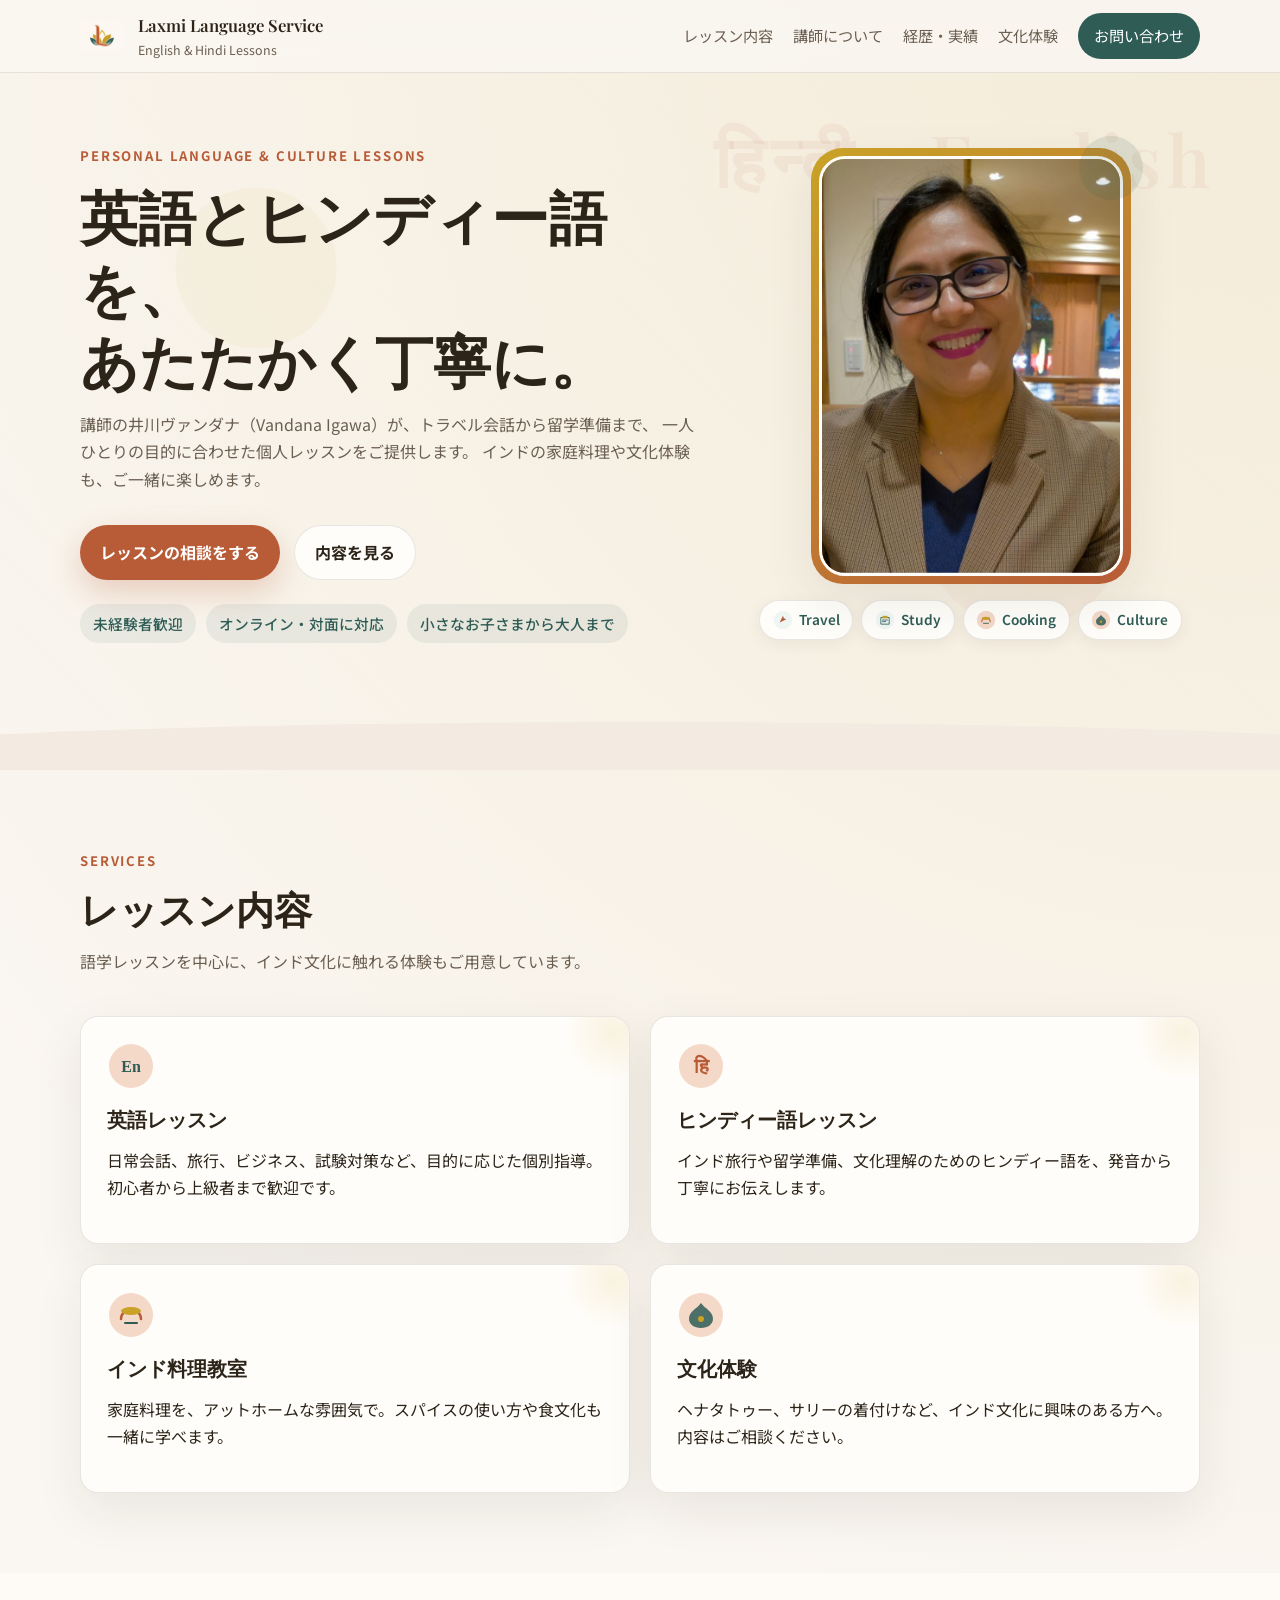
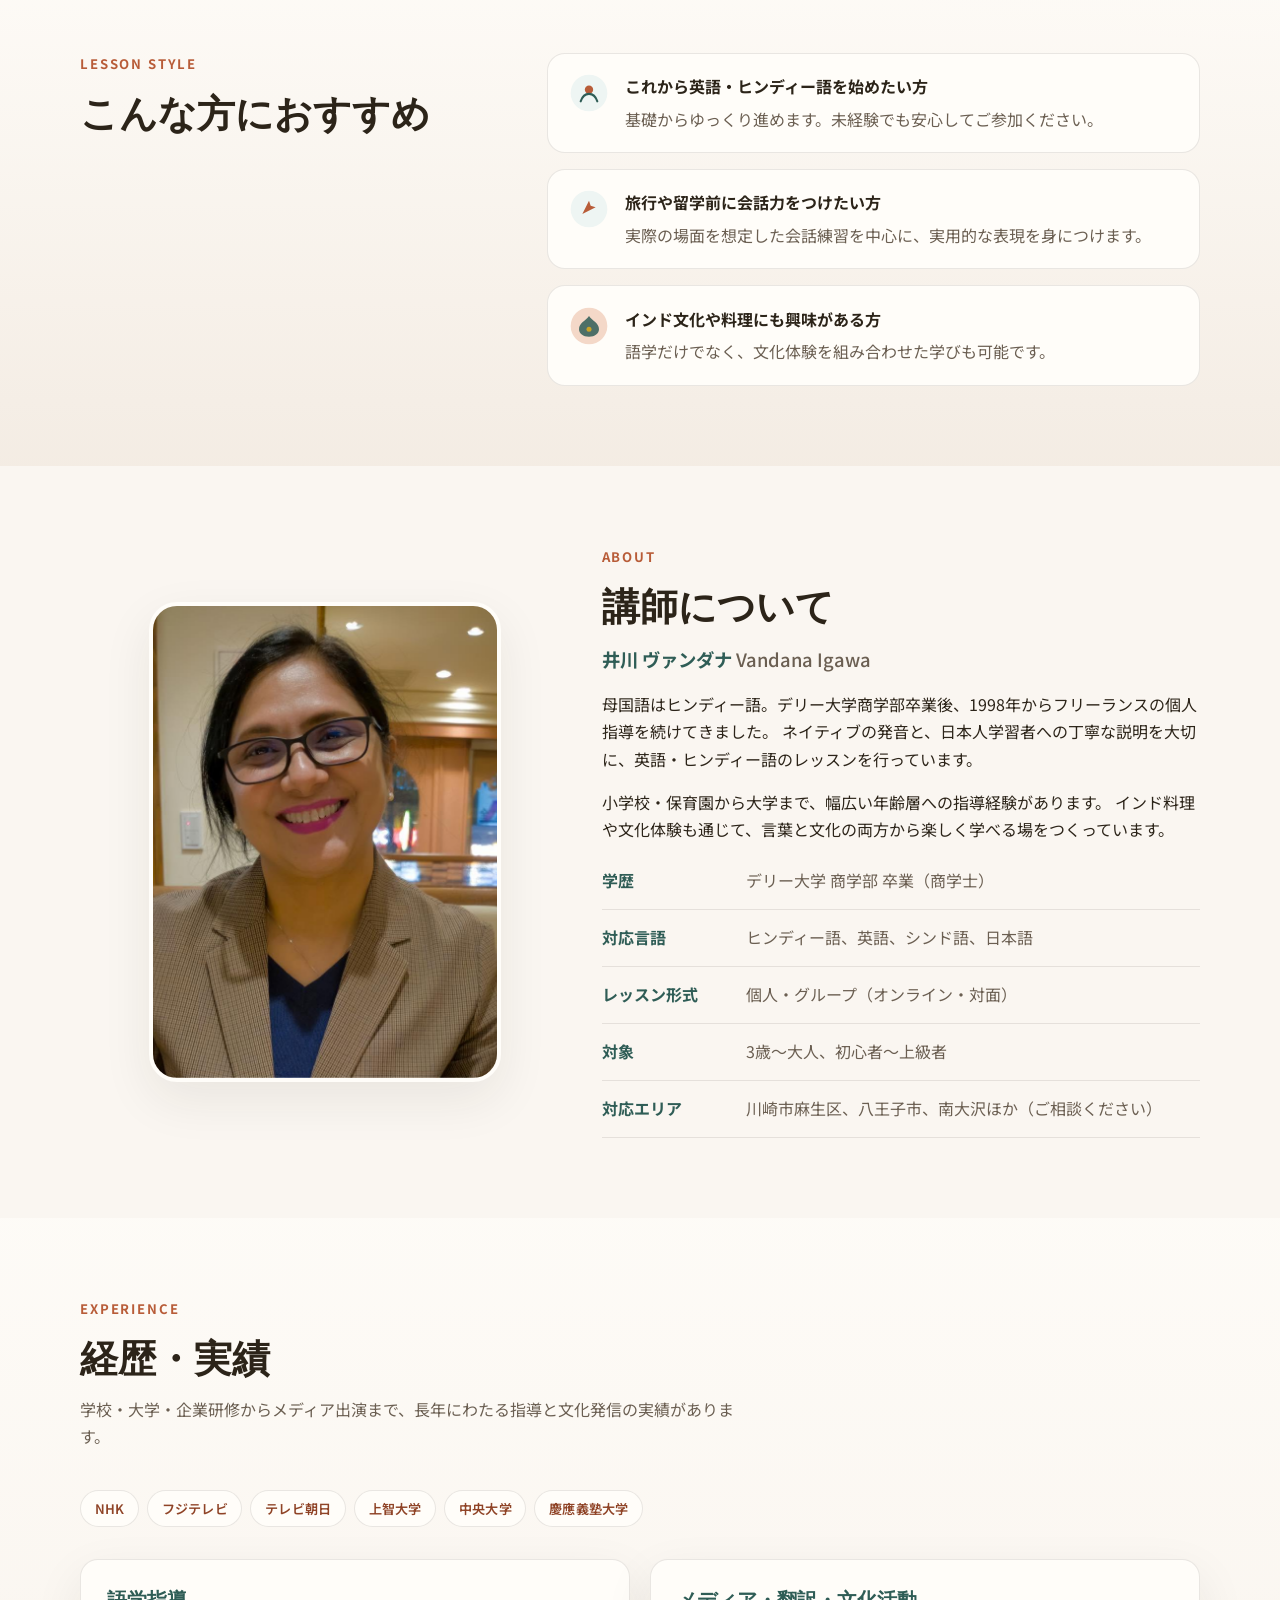
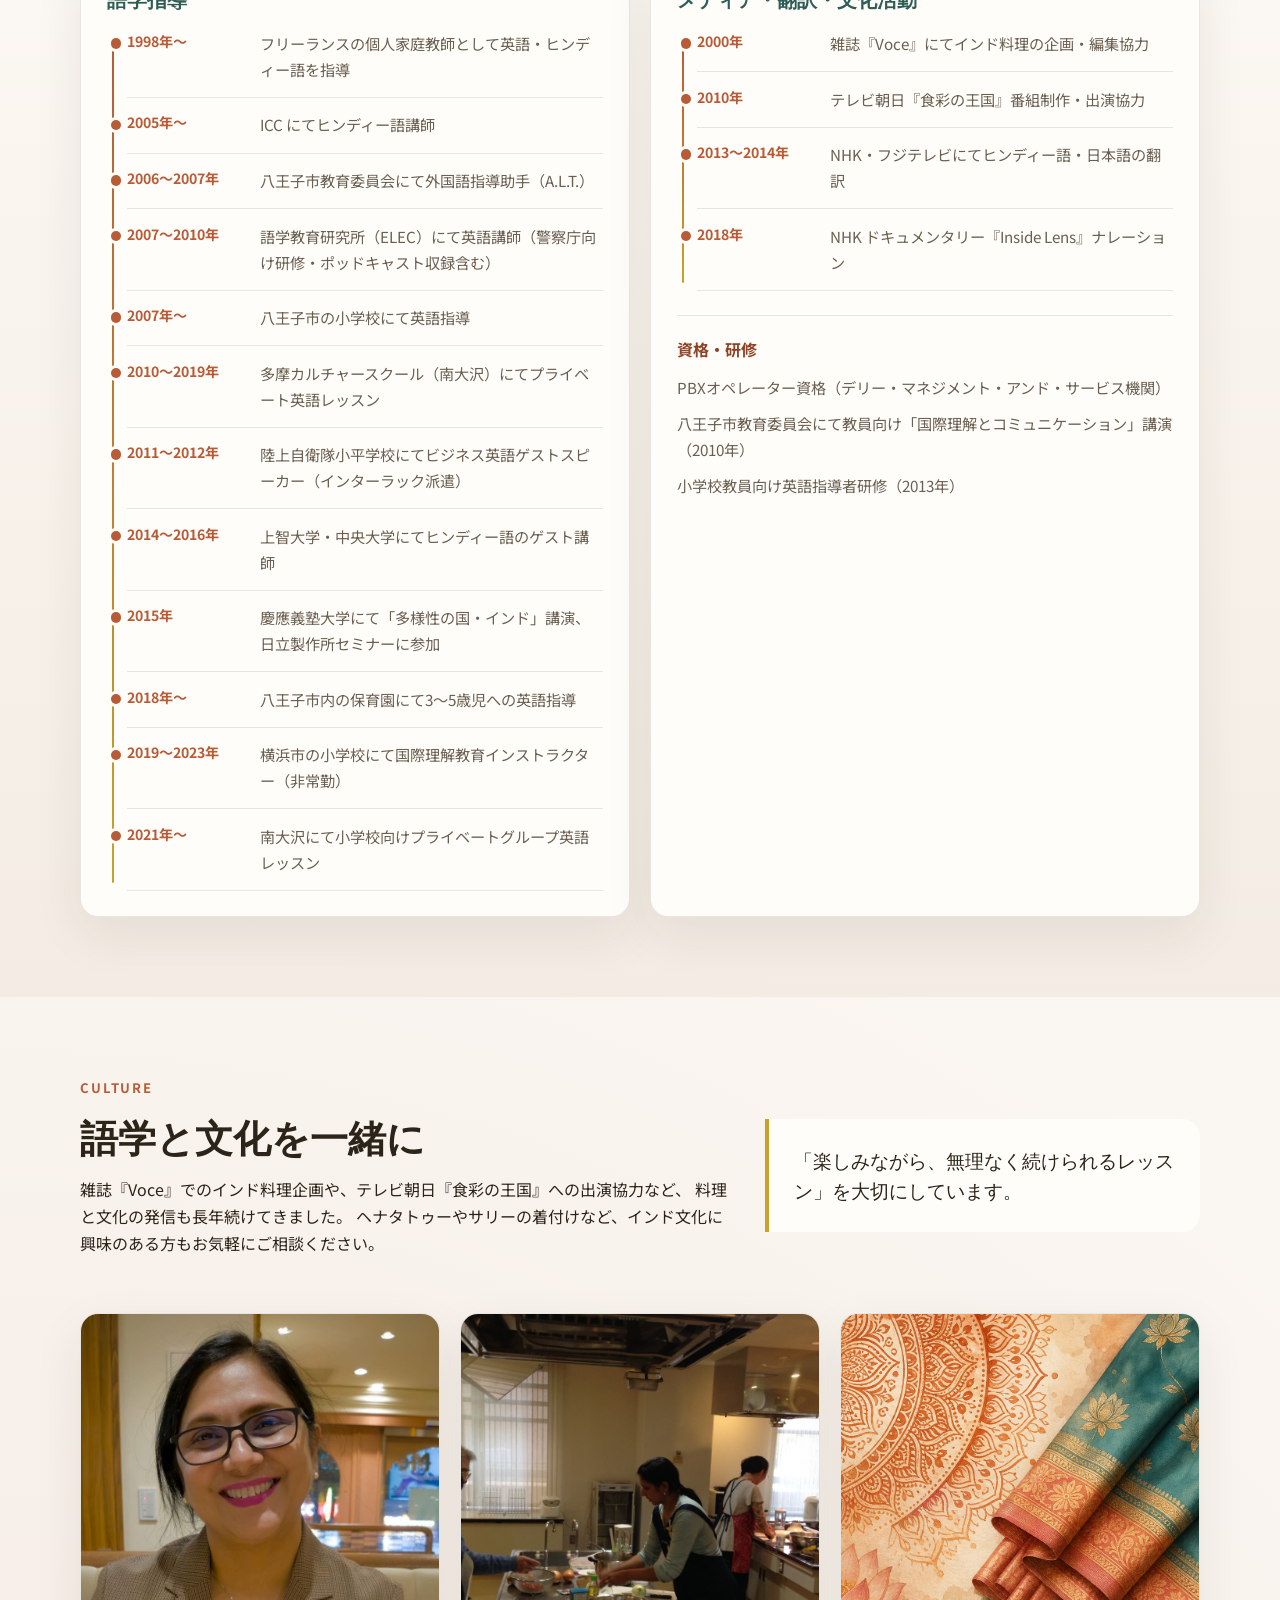
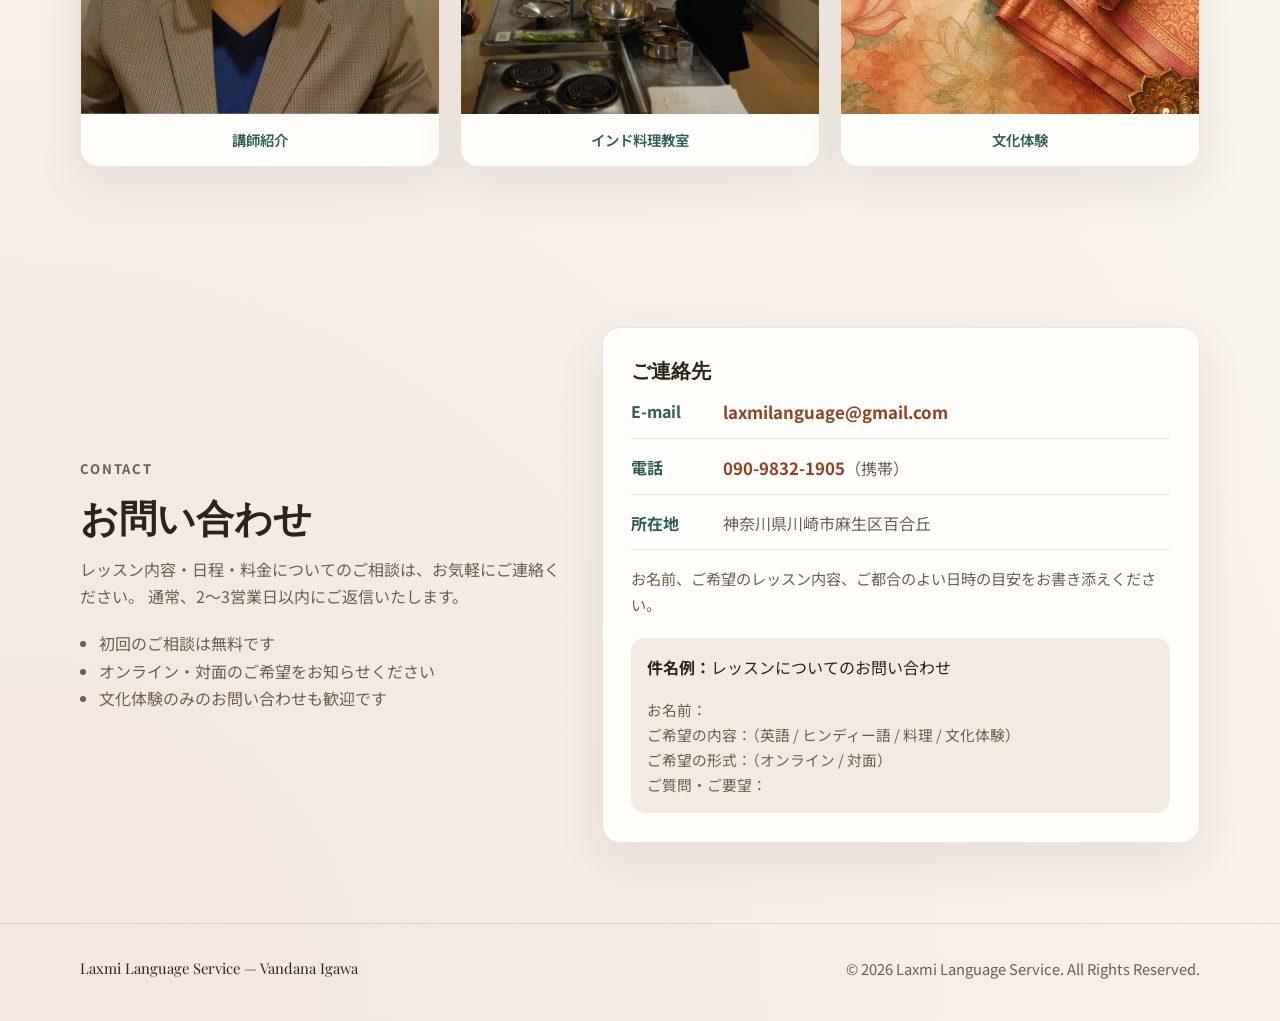
==== commit a07a468f: "photos: Google Photos から実写を追加" ====
--- a/index.html
+++ b/index.html
@@ -322,17 +322,21 @@
           </blockquote>
         </div>
         <div class="gallery-grid">
-          <figure class="gallery-item">
+          <figure class="gallery-item gallery-item-photo">
             <img src="images/vandana-profile.jpg" alt="講師 井川ヴァンダナ" width="400" height="400" loading="lazy">
             <figcaption>講師紹介</figcaption>
           </figure>
-          <figure class="gallery-item">
-            <img src="images/gallery-cooking.jpg" alt="インド家庭料理のイメージ" width="400" height="400" loading="lazy">
+          <figure class="gallery-item gallery-item-photo">
+            <img src="images/gallery-cooking.jpg" alt="インド家庭料理教室" width="400" height="400" loading="lazy">
             <figcaption>インド料理教室</figcaption>
           </figure>
-          <figure class="gallery-item">
-            <img src="images/gallery-culture.jpg" alt="インド文化体験のイメージ" width="400" height="400" loading="lazy">
+          <figure class="gallery-item gallery-item-photo">
+            <img src="images/gallery-culture.jpg" alt="インド文化体験 — ヘナ・サリーなど" width="400" height="400" loading="lazy">
             <figcaption>文化体験</figcaption>
+          </figure>
+          <figure class="gallery-item gallery-item-photo gallery-item-optional">
+            <img src="images/gallery-lesson.jpg" alt="英語・ヒンディー語レッスンの様子" width="400" height="400" loading="lazy">
+            <figcaption>レッスン風景</figcaption>
           </figure>
         </div>
       </div>
--- a/styles.css
+++ b/styles.css
@@ -638,8 +638,12 @@
 
 .gallery-grid {
   display: grid;
-  grid-template-columns: repeat(3, minmax(0, 1fr));
+  grid-template-columns: repeat(auto-fit, minmax(14rem, 1fr));
   gap: 1.25rem;
+}
+
+.gallery-item-photo img {
+  background: var(--bg-alt);
 }
 
 .gallery-item {
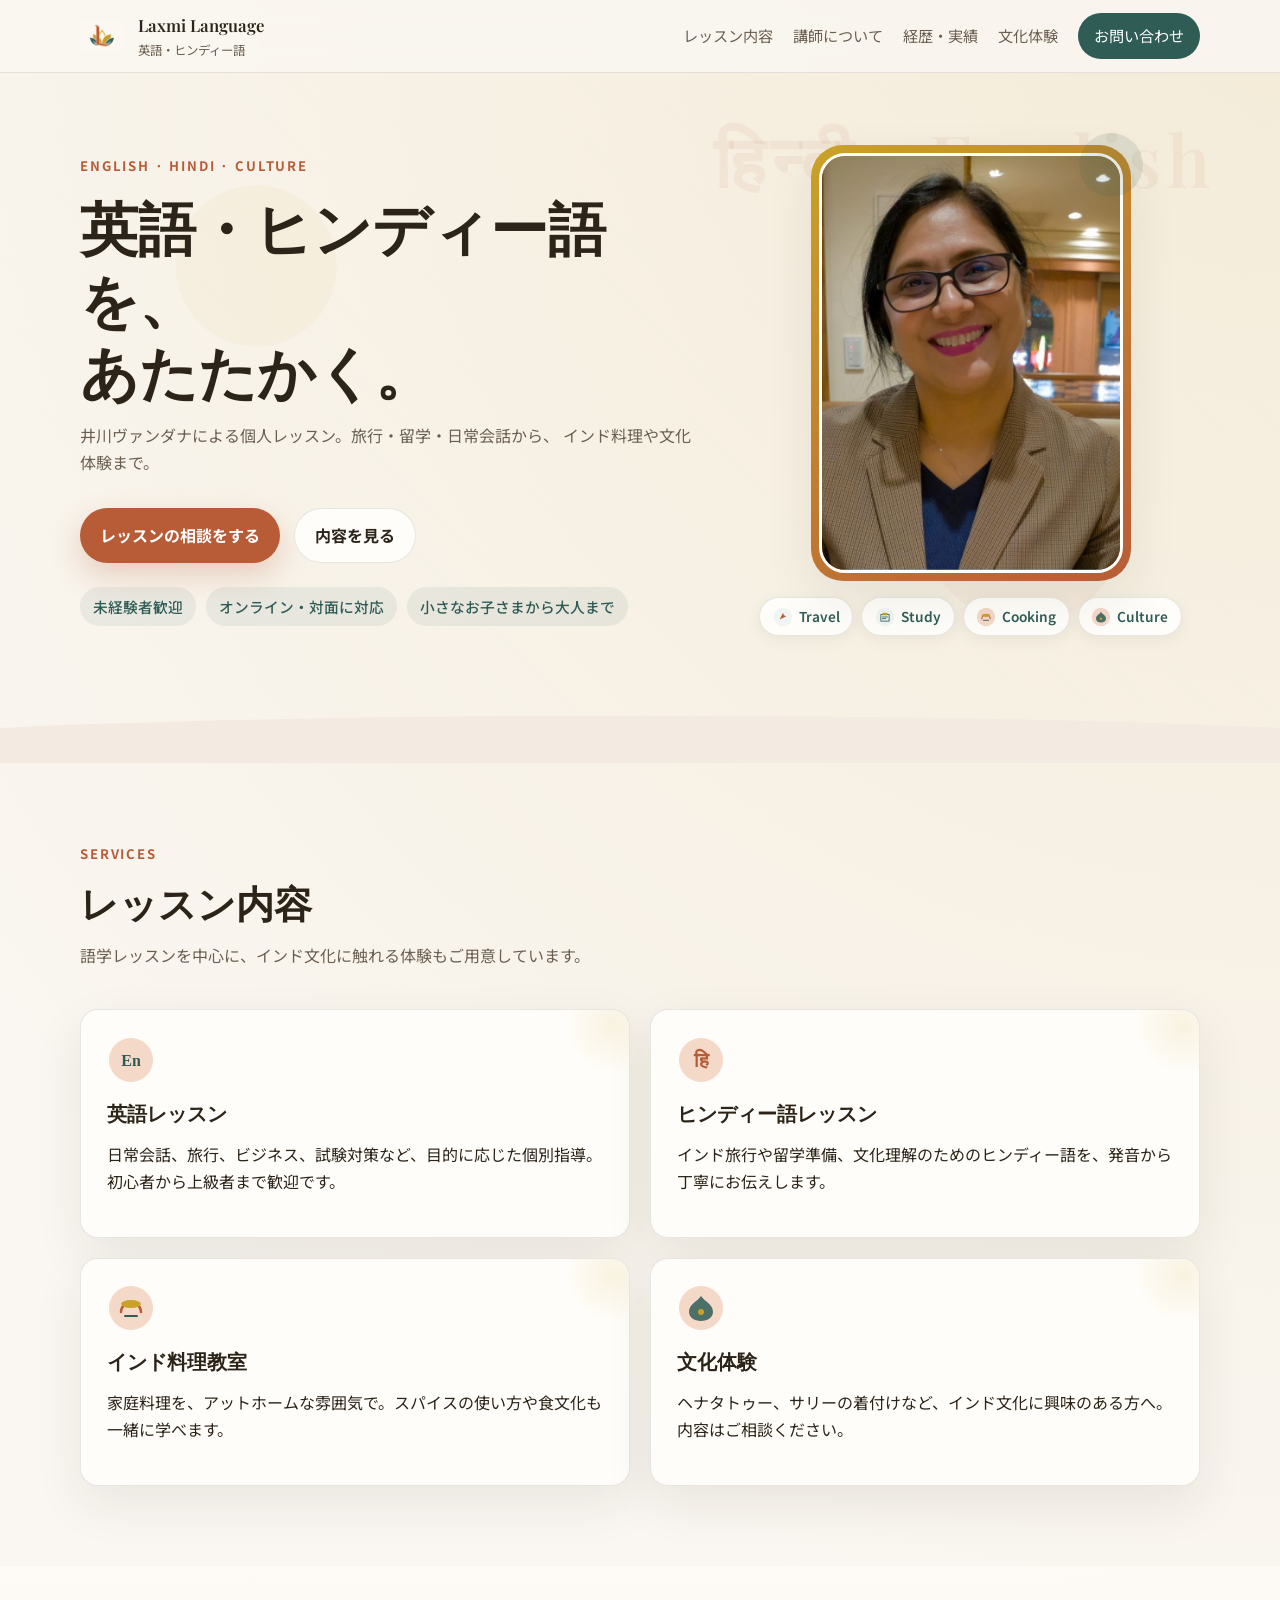
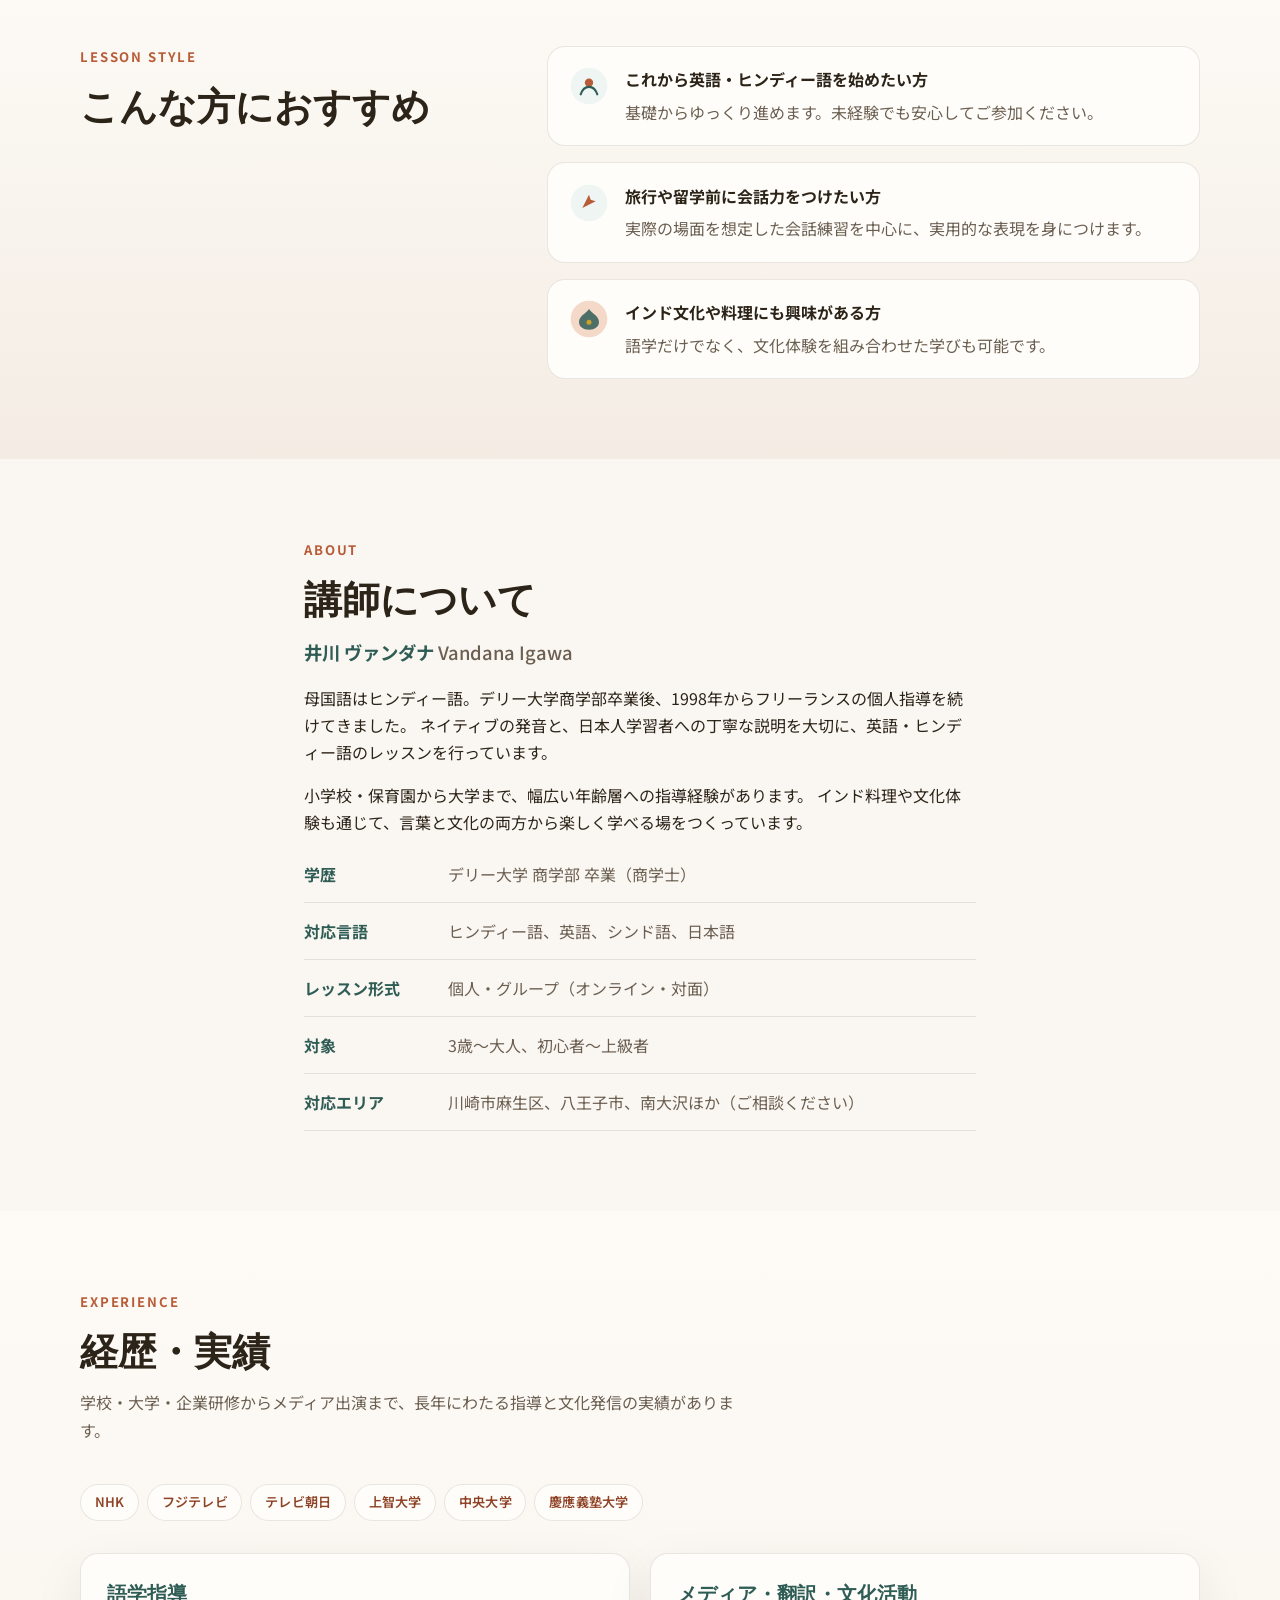
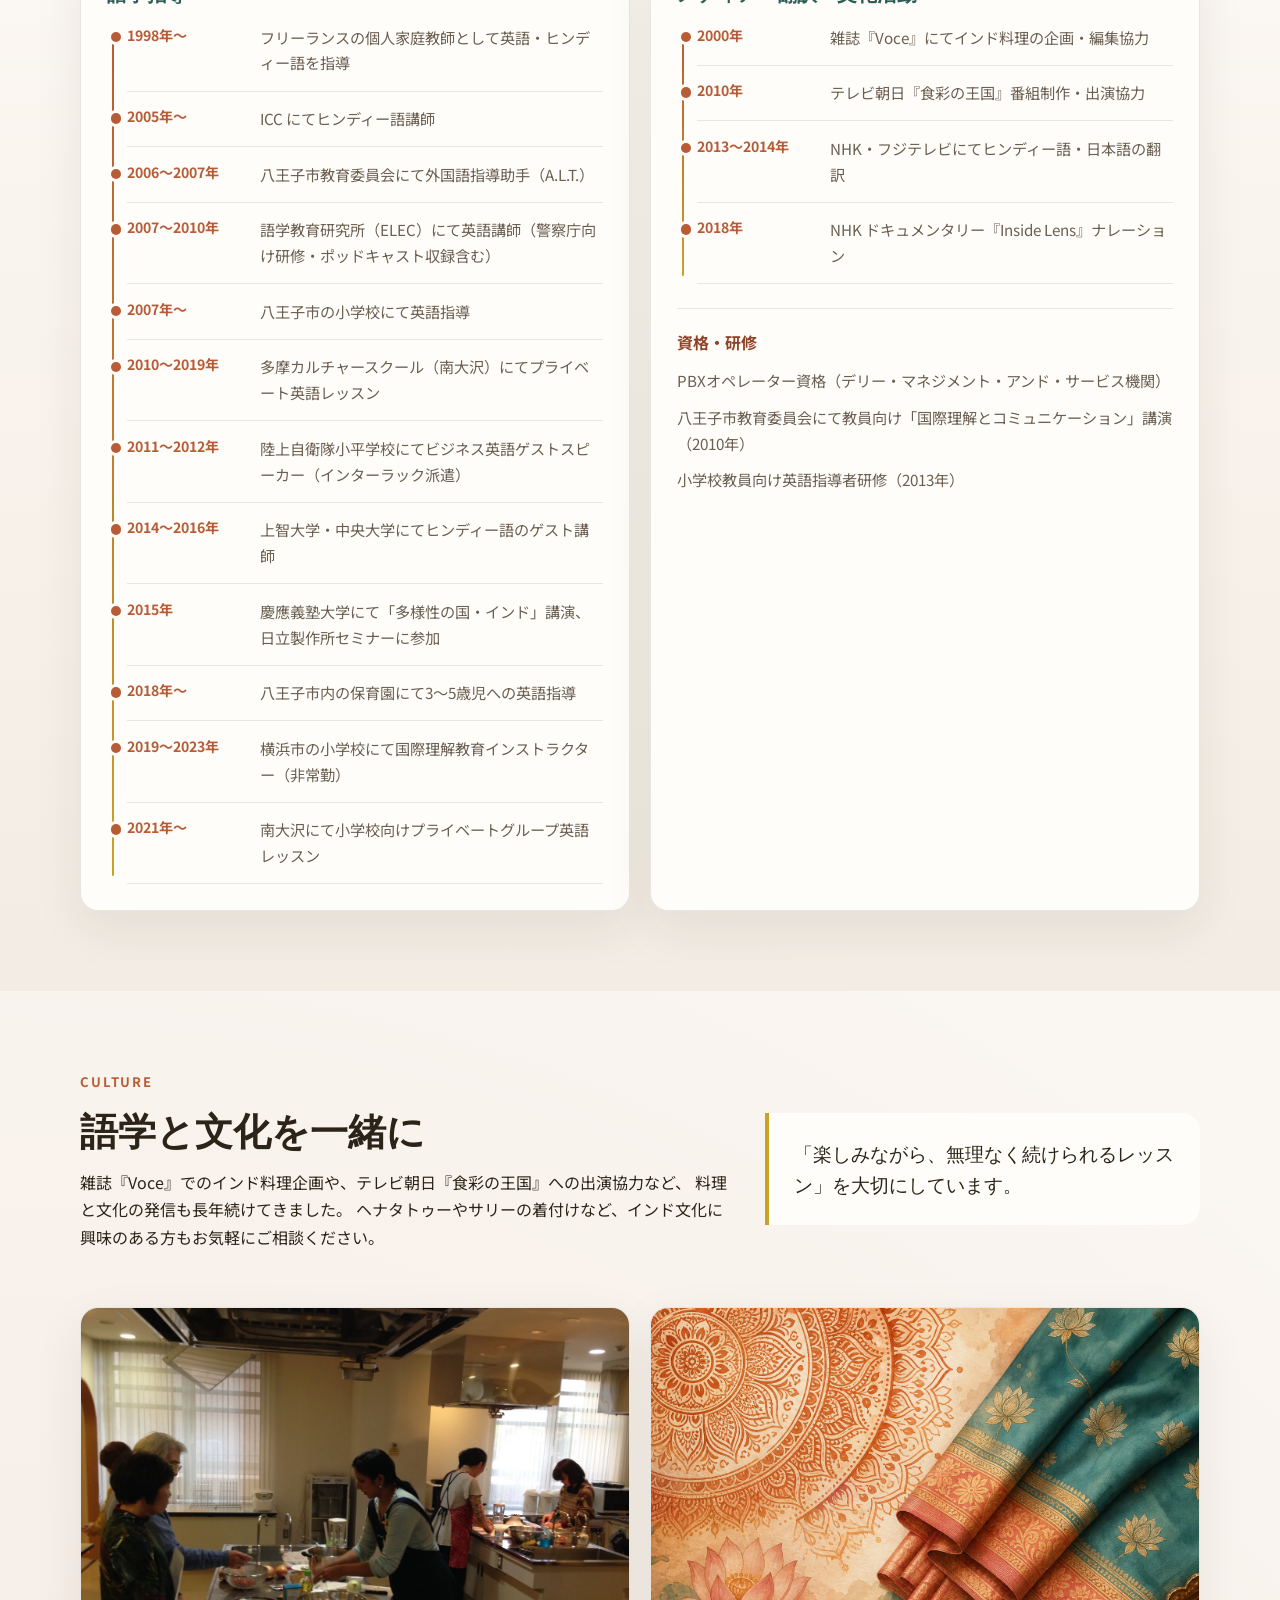
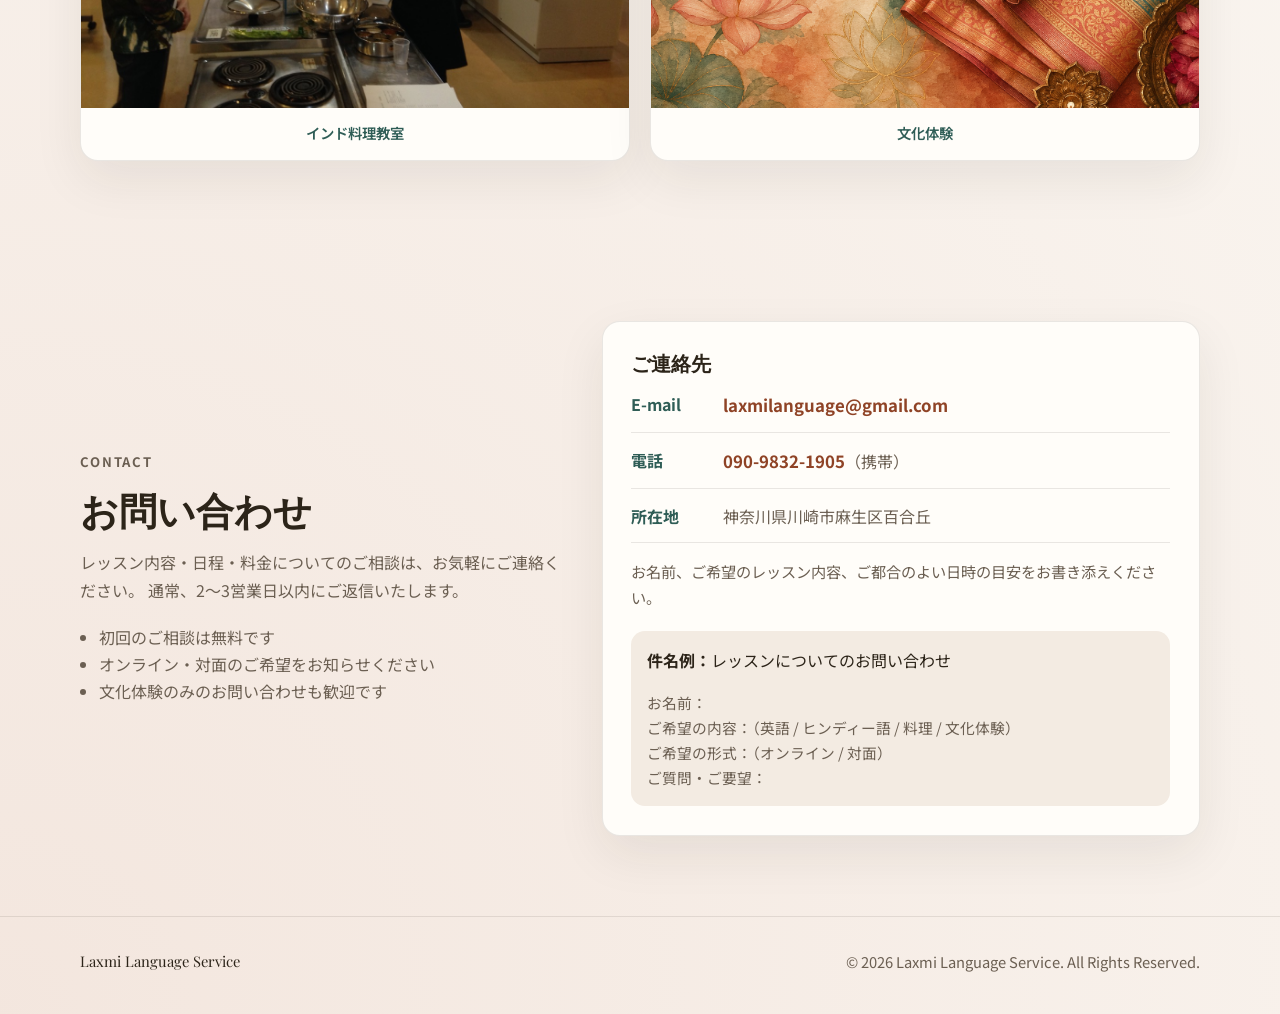
==== commit 9749c87f: "content: タイトル簡潔化、顔写真1枚に" ====
--- a/index.html
+++ b/index.html
@@ -4,7 +4,7 @@
   <meta charset="UTF-8">
   <meta name="viewport" content="width=device-width, initial-scale=1.0">
   <meta name="description" content="井川ヴァンダナによる英語・ヒンディー語の個人レッスン、インド料理教室、文化体験。デリー大学卒、1998年から指導。川崎・八王子・南大沢ほか対応。">
-  <title>Laxmi Language Service | 英語・ヒンディー語レッスン</title>
+  <title>Laxmi Language Service</title>
   <link rel="icon" href="images/laxmi-logo.png" type="image/png">
   <link rel="preconnect" href="https://fonts.googleapis.com">
   <link rel="preconnect" href="https://fonts.gstatic.com" crossorigin>
@@ -26,8 +26,8 @@
       <a class="logo" href="#top">
         <img class="logo-mark" src="images/laxmi-logo.png" alt="" width="48" height="48" decoding="async">
         <span class="logo-text">
-          <span class="logo-name">Laxmi Language Service</span>
-          <span class="logo-tagline">English &amp; Hindi Lessons</span>
+          <span class="logo-name">Laxmi Language</span>
+          <span class="logo-tagline">英語・ヒンディー語</span>
         </span>
       </a>
       <button class="nav-toggle" type="button" aria-expanded="false" aria-controls="site-nav" aria-label="メニューを開く">
@@ -51,12 +51,11 @@
       <div class="hero-script" aria-hidden="true">हिन्दी · English</div>
       <div class="container hero-grid">
         <div class="hero-copy">
-          <p class="eyebrow">Personal Language &amp; Culture Lessons</p>
-          <h1>英語とヒンディー語を、<br>あたたかく丁寧に。</h1>
+          <p class="eyebrow">English · Hindi · Culture</p>
+          <h1>英語・ヒンディー語を、<br>あたたかく。</h1>
           <p class="hero-lead">
-            講師の井川ヴァンダナ（Vandana Igawa）が、トラベル会話から留学準備まで、
-            一人ひとりの目的に合わせた個人レッスンをご提供します。
-            インドの家庭料理や文化体験も、ご一緒に楽しめます。
+            井川ヴァンダナによる個人レッスン。旅行・留学・日常会話から、
+            インド料理や文化体験まで。
           </p>
           <div class="hero-actions">
             <a class="button button-primary" href="#contact">レッスンの相談をする</a>
@@ -155,19 +154,7 @@
     </section>
 
     <section id="about" class="section">
-      <div class="container about-grid">
-        <div class="about-photo">
-          <img
-            class="about-photo-img"
-            src="images/vandana-profile.jpg"
-            alt="井川ヴァンダナ（Vandana Igawa）— 英語・ヒンディー語講師"
-            width="480"
-            height="480"
-            loading="lazy"
-            decoding="async"
-          >
-        </div>
-        <div>
+      <div class="container about-content">
           <p class="eyebrow">About</p>
           <h2>講師について</h2>
           <p class="about-name">井川 ヴァンダナ <span lang="en">Vandana Igawa</span></p>
@@ -201,7 +188,6 @@
               <dd>川崎市麻生区、八王子市、南大沢ほか（ご相談ください）</dd>
             </div>
           </dl>
-        </div>
       </div>
     </section>
 
@@ -323,10 +309,6 @@
         </div>
         <div class="gallery-grid">
           <figure class="gallery-item gallery-item-photo">
-            <img src="images/vandana-profile.jpg" alt="講師 井川ヴァンダナ" width="400" height="400" loading="lazy">
-            <figcaption>講師紹介</figcaption>
-          </figure>
-          <figure class="gallery-item gallery-item-photo">
             <img src="images/gallery-cooking.jpg" alt="インド家庭料理教室" width="400" height="400" loading="lazy">
             <figcaption>インド料理教室</figcaption>
           </figure>
@@ -392,7 +374,7 @@
 
   <footer class="site-footer">
     <div class="container footer-inner">
-      <p class="footer-brand">Laxmi Language Service — Vandana Igawa</p>
+      <p class="footer-brand">Laxmi Language Service</p>
       <p class="footer-copy">&copy; <span id="year"></span> Laxmi Language Service. All Rights Reserved.</p>
     </div>
   </footer>
--- a/styles.css
+++ b/styles.css
@@ -459,29 +459,15 @@
   letter-spacing: 0.02em;
 }
 
-.about-grid,
+.about-content {
+  max-width: 42rem;
+}
+
 .contact-grid {
   display: grid;
   grid-template-columns: 0.9fr 1.1fr;
   gap: 2rem;
   align-items: center;
-}
-
-.about-photo {
-  justify-self: center;
-  width: min(100%, 22rem);
-}
-
-.about-photo-img {
-  display: block;
-  width: 100%;
-  aspect-ratio: 1;
-  object-fit: cover;
-  object-position: center 18%;
-  border-radius: 28px;
-  box-shadow: var(--shadow);
-  border: 4px solid var(--surface);
-  background: var(--bg-alt);
 }
 
 .about-name {
@@ -767,7 +753,6 @@
 @media (max-width: 900px) {
   .hero-grid,
   .feature-grid,
-  .about-grid,
   .contact-grid,
   .culture-banner,
   .card-grid,
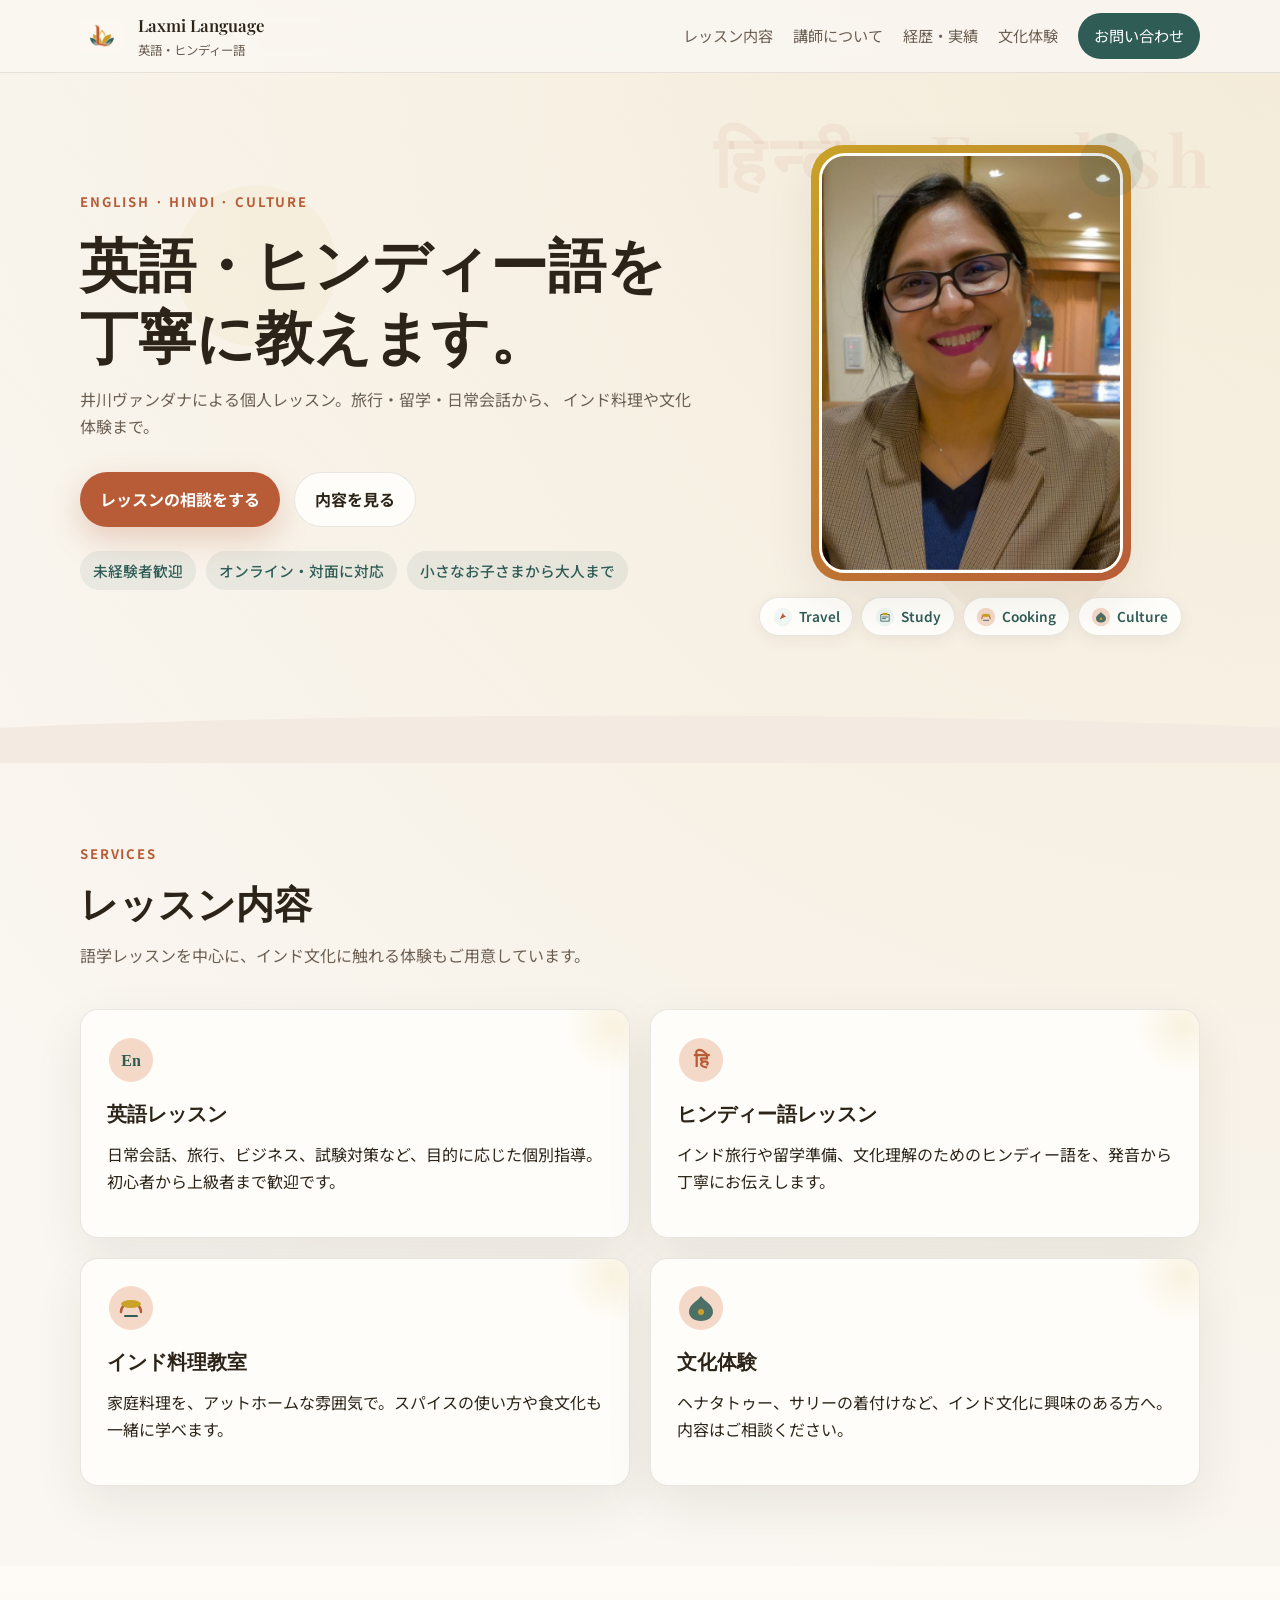
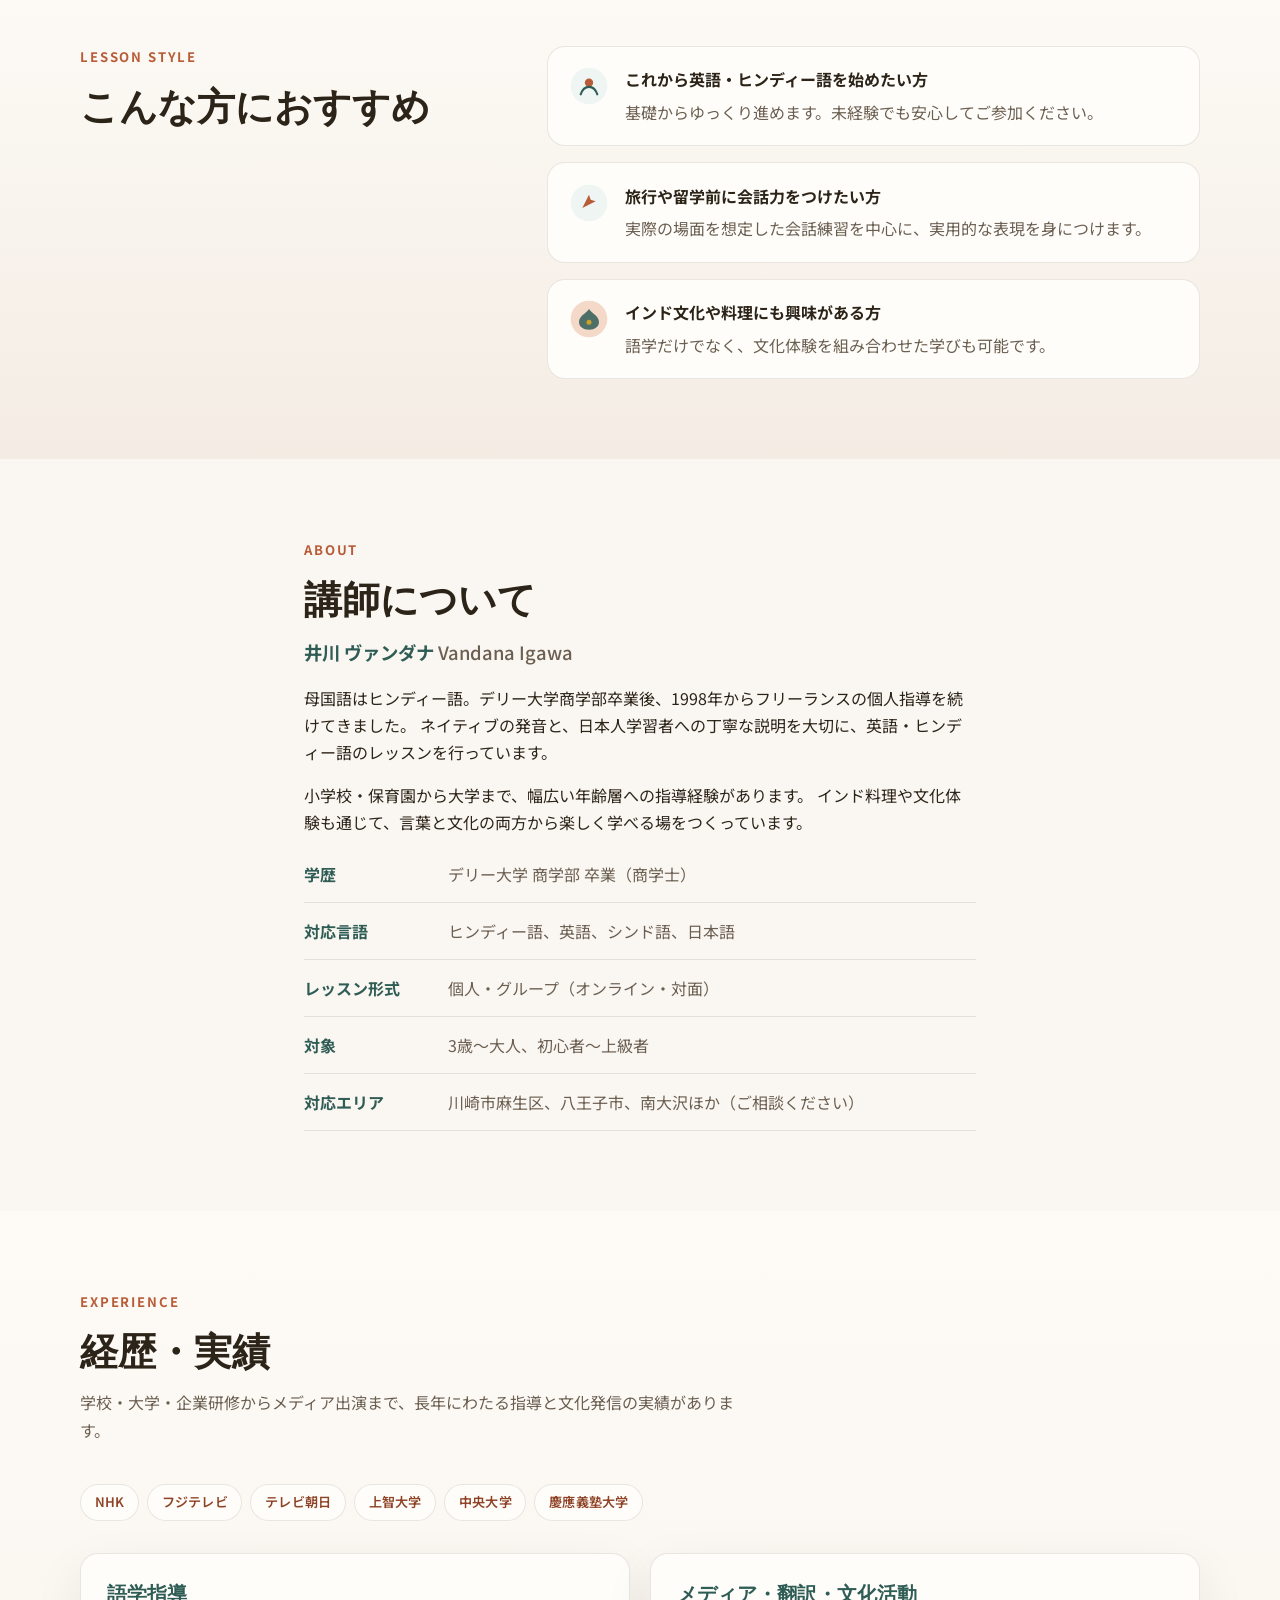
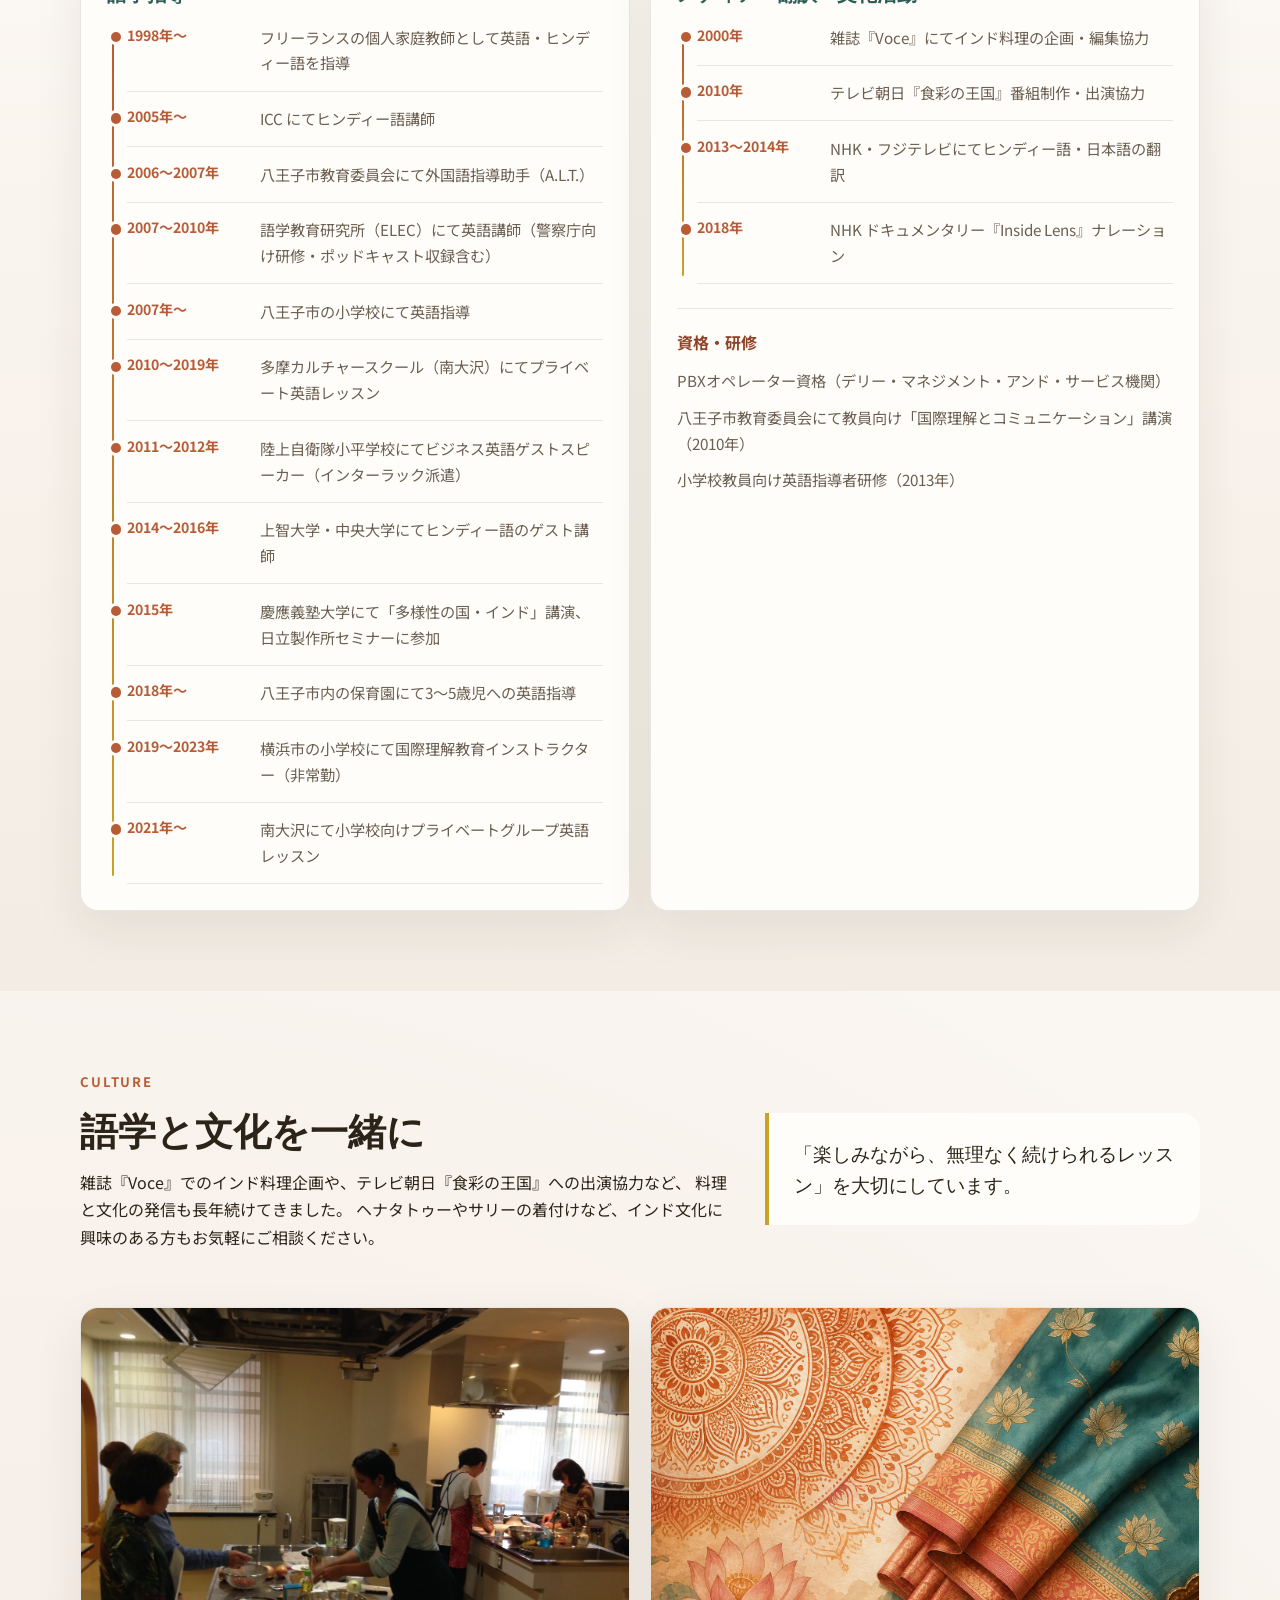
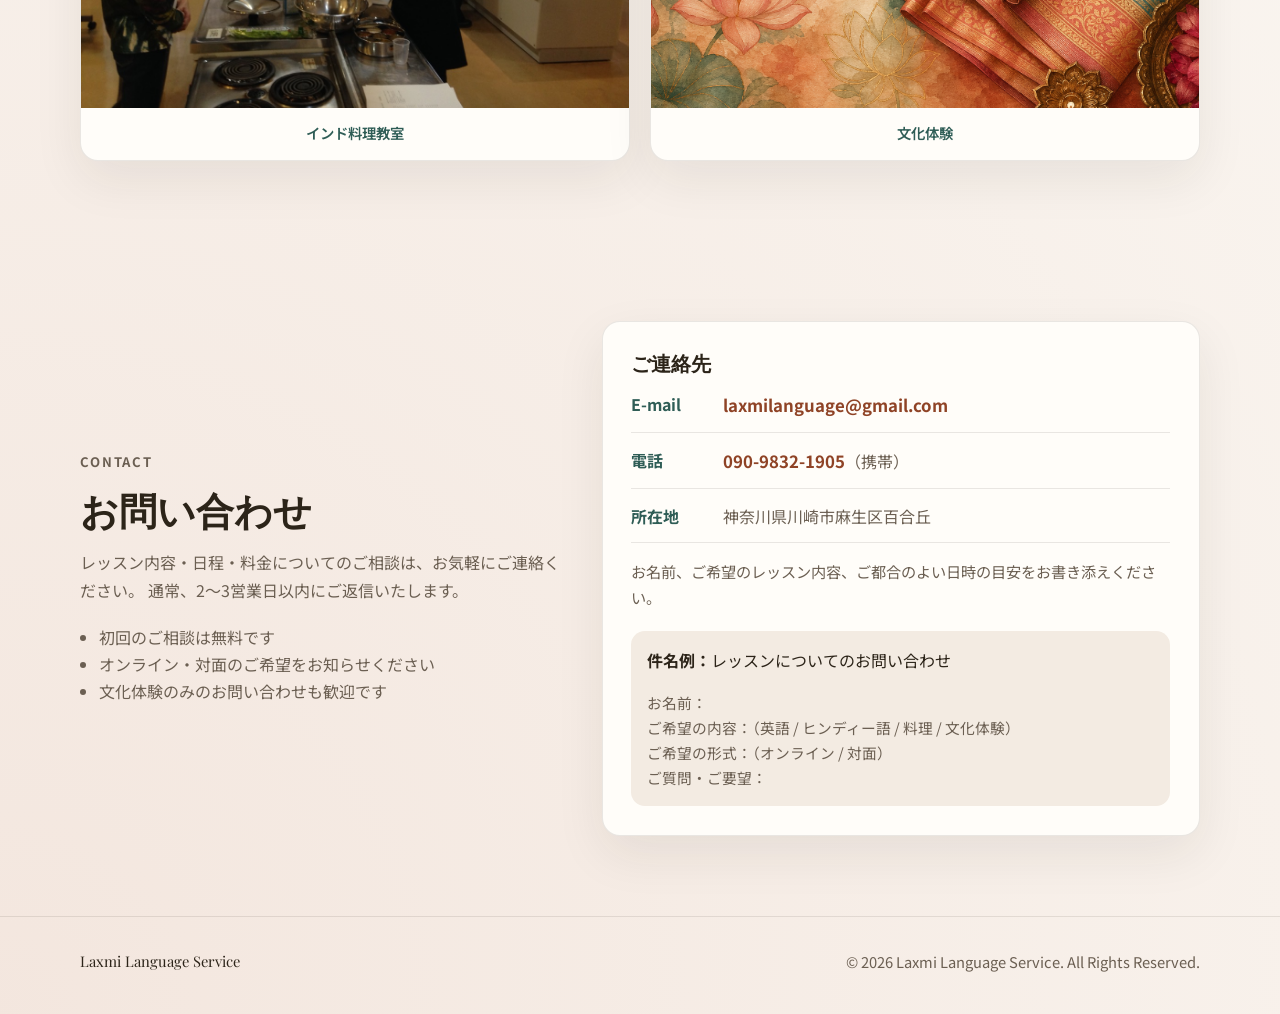
==== commit 343c0216: "content: ヒーロー見出しを変更" ====
--- a/index.html
+++ b/index.html
@@ -52,7 +52,7 @@
       <div class="container hero-grid">
         <div class="hero-copy">
           <p class="eyebrow">English · Hindi · Culture</p>
-          <h1>英語・ヒンディー語を、<br>あたたかく。</h1>
+          <h1>英語・ヒンディー語を<br>丁寧に教えます。</h1>
           <p class="hero-lead">
             井川ヴァンダナによる個人レッスン。旅行・留学・日常会話から、
             インド料理や文化体験まで。
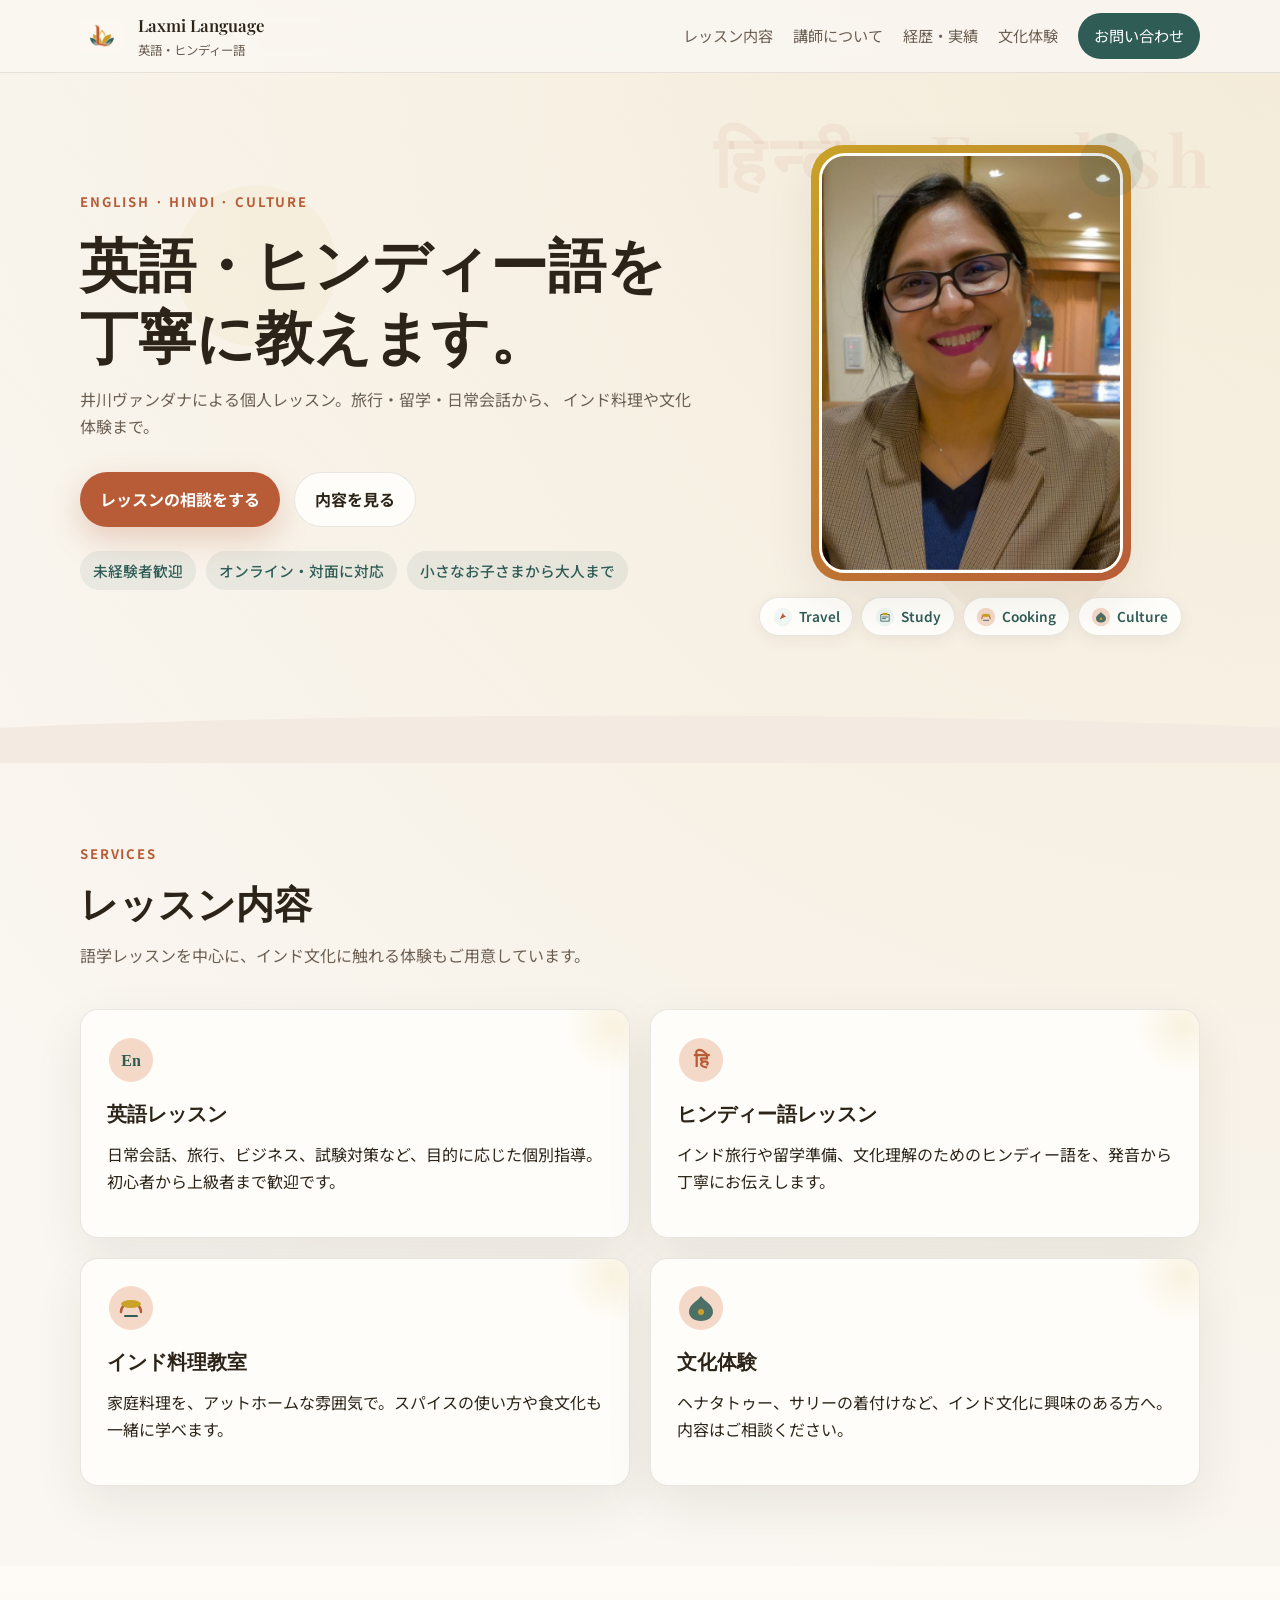
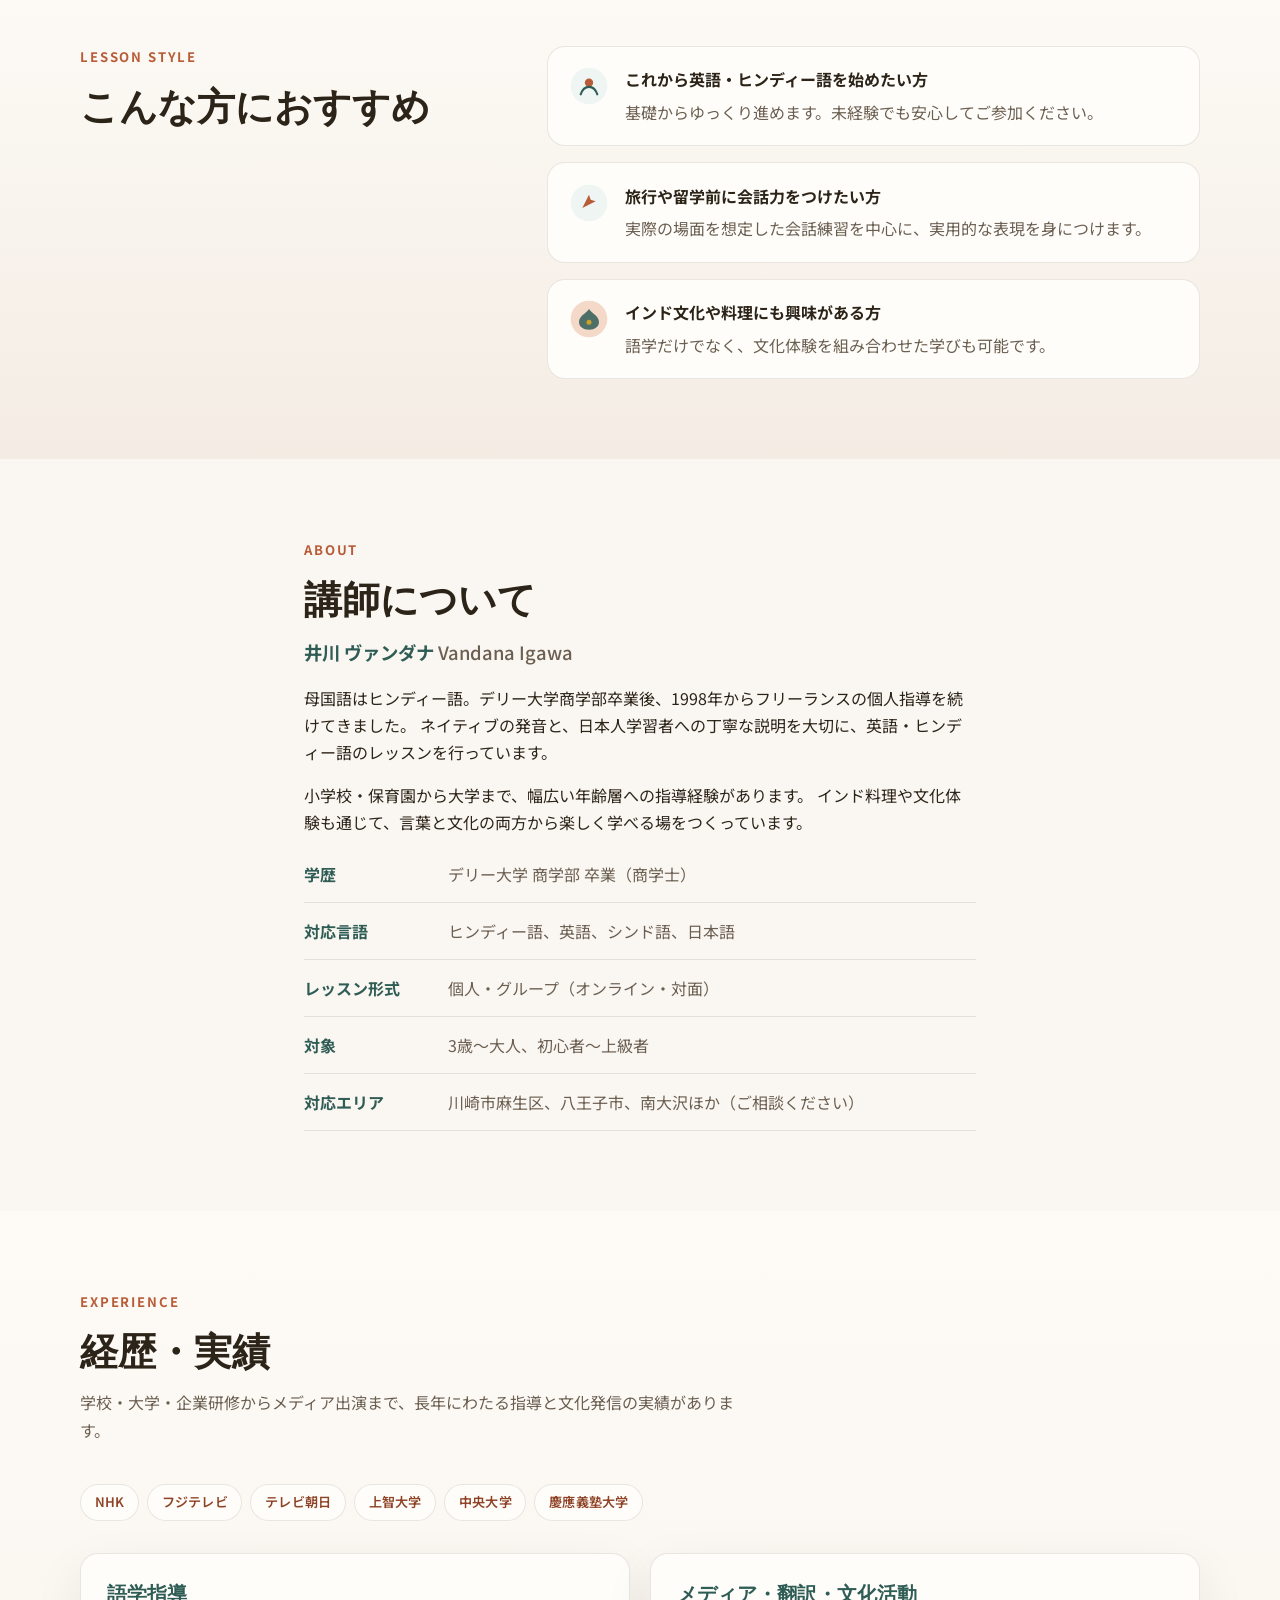
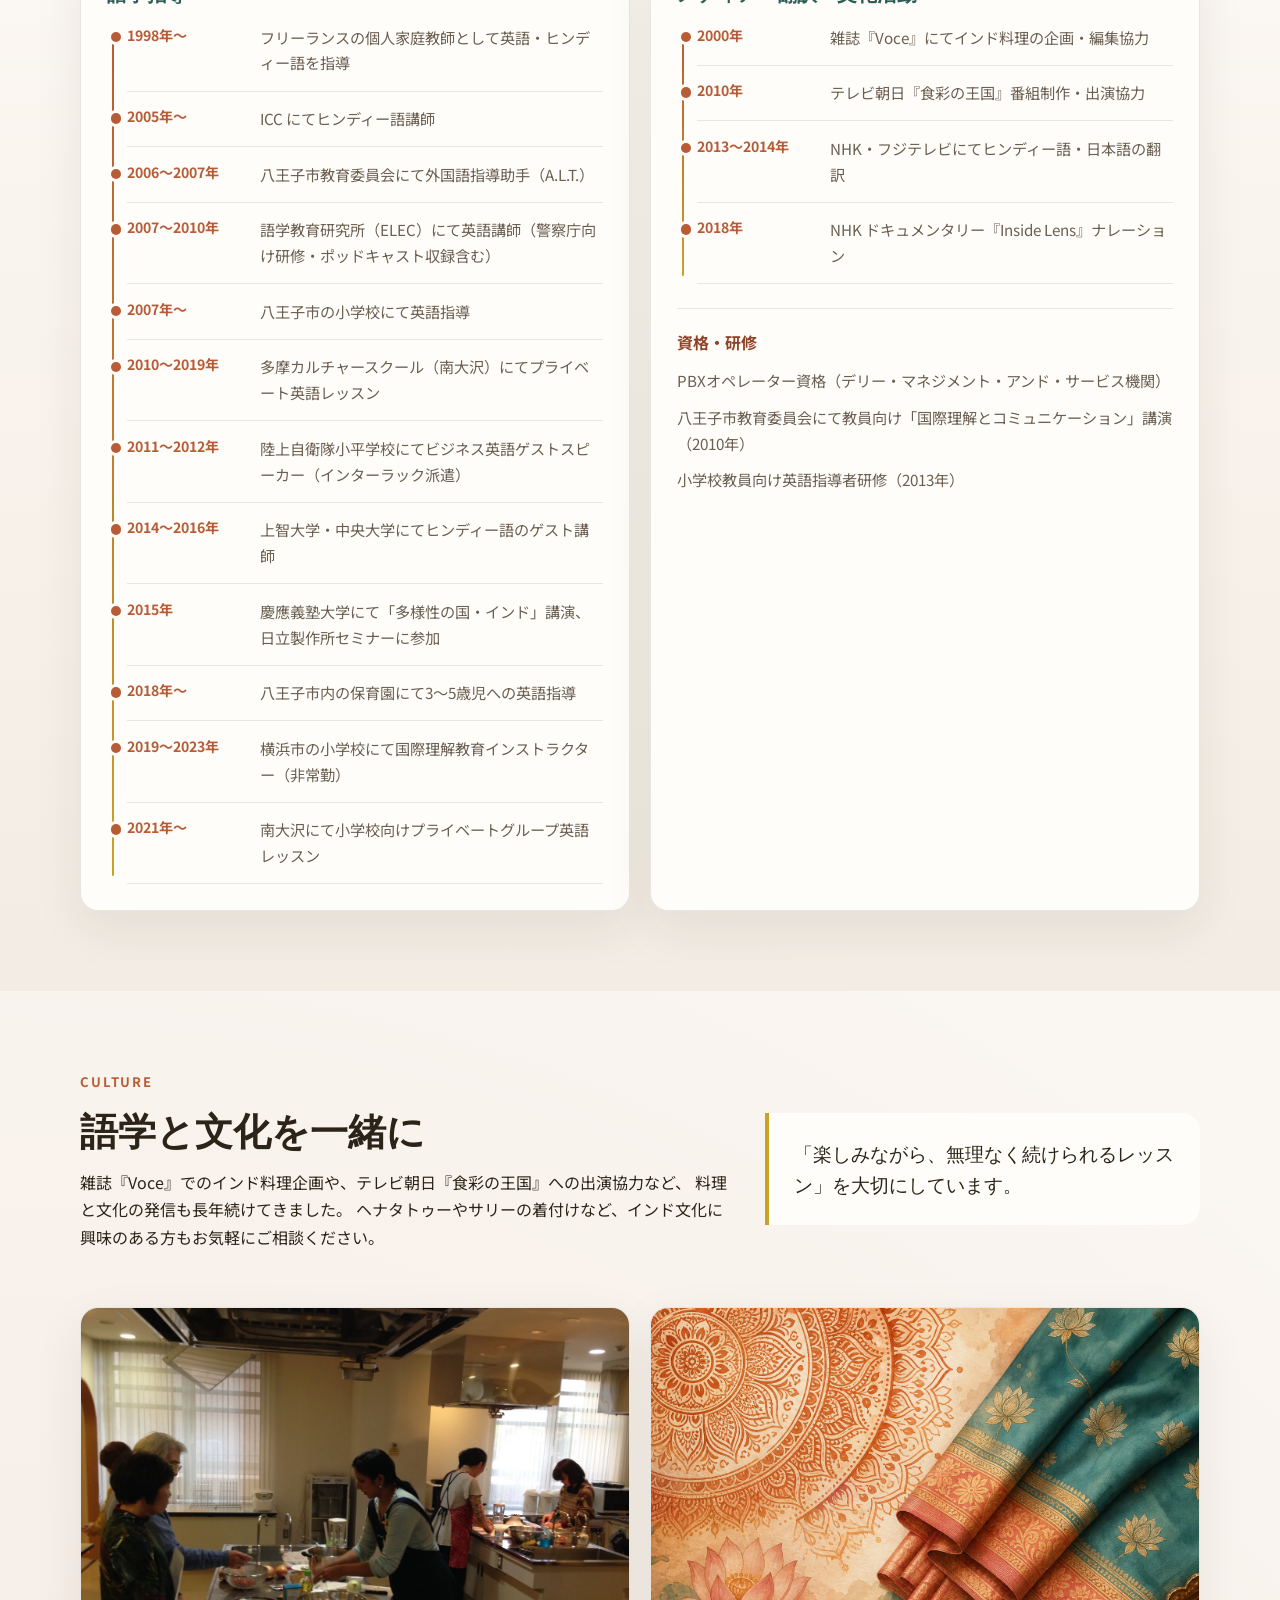
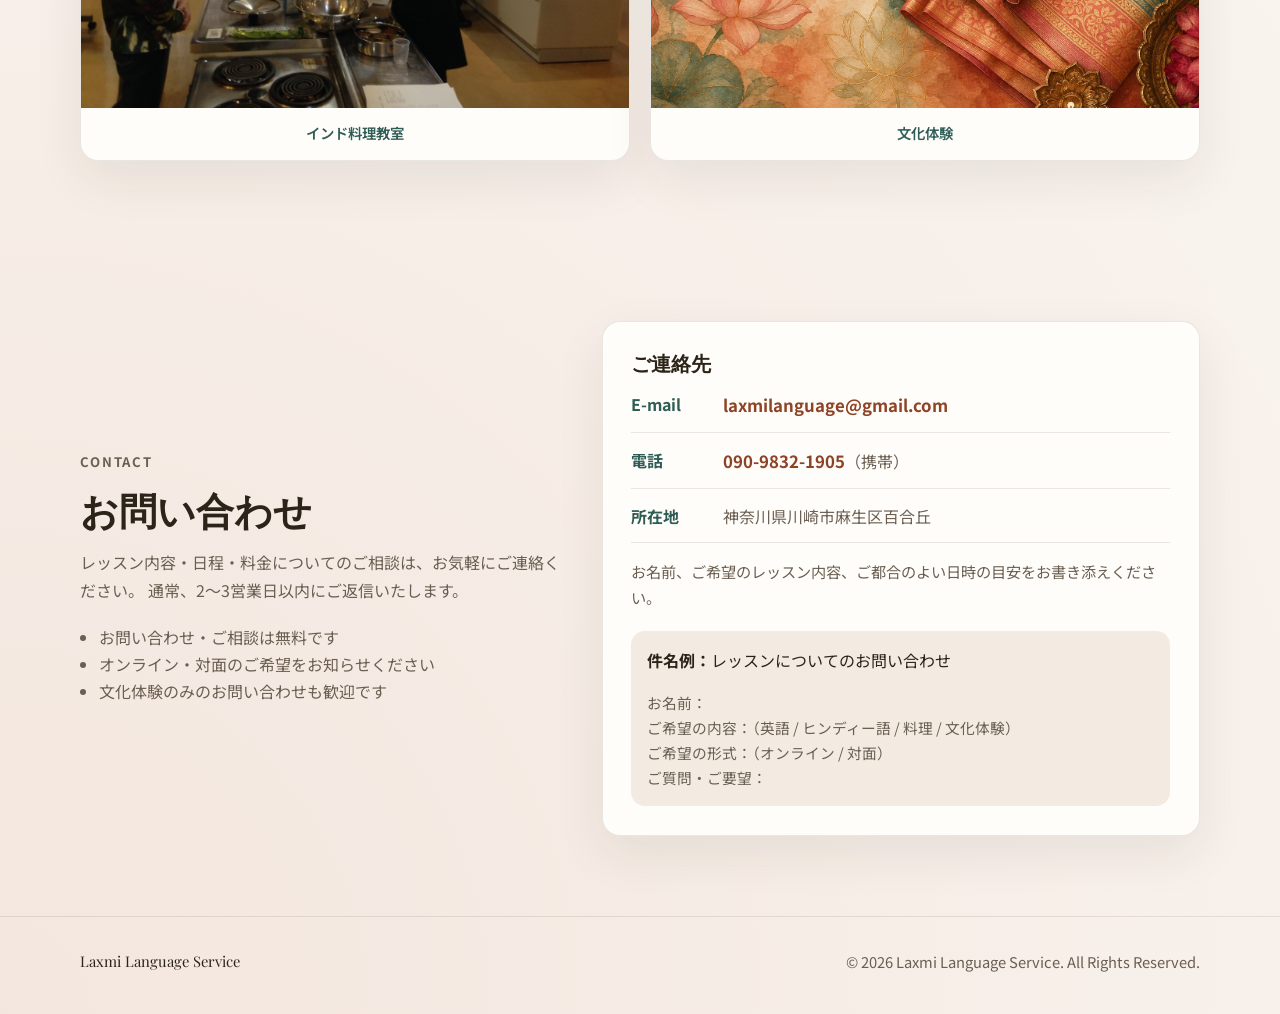
==== commit 1f49e8cd: "content: お問い合わせ文言を変更" ====
--- a/index.html
+++ b/index.html
@@ -334,7 +334,7 @@
             通常、2〜3営業日以内にご返信いたします。
           </p>
           <ul class="contact-notes">
-            <li>初回のご相談は無料です</li>
+            <li>お問い合わせ・ご相談は無料です</li>
             <li>オンライン・対面のご希望をお知らせください</li>
             <li>文化体験のみのお問い合わせも歓迎です</li>
           </ul>
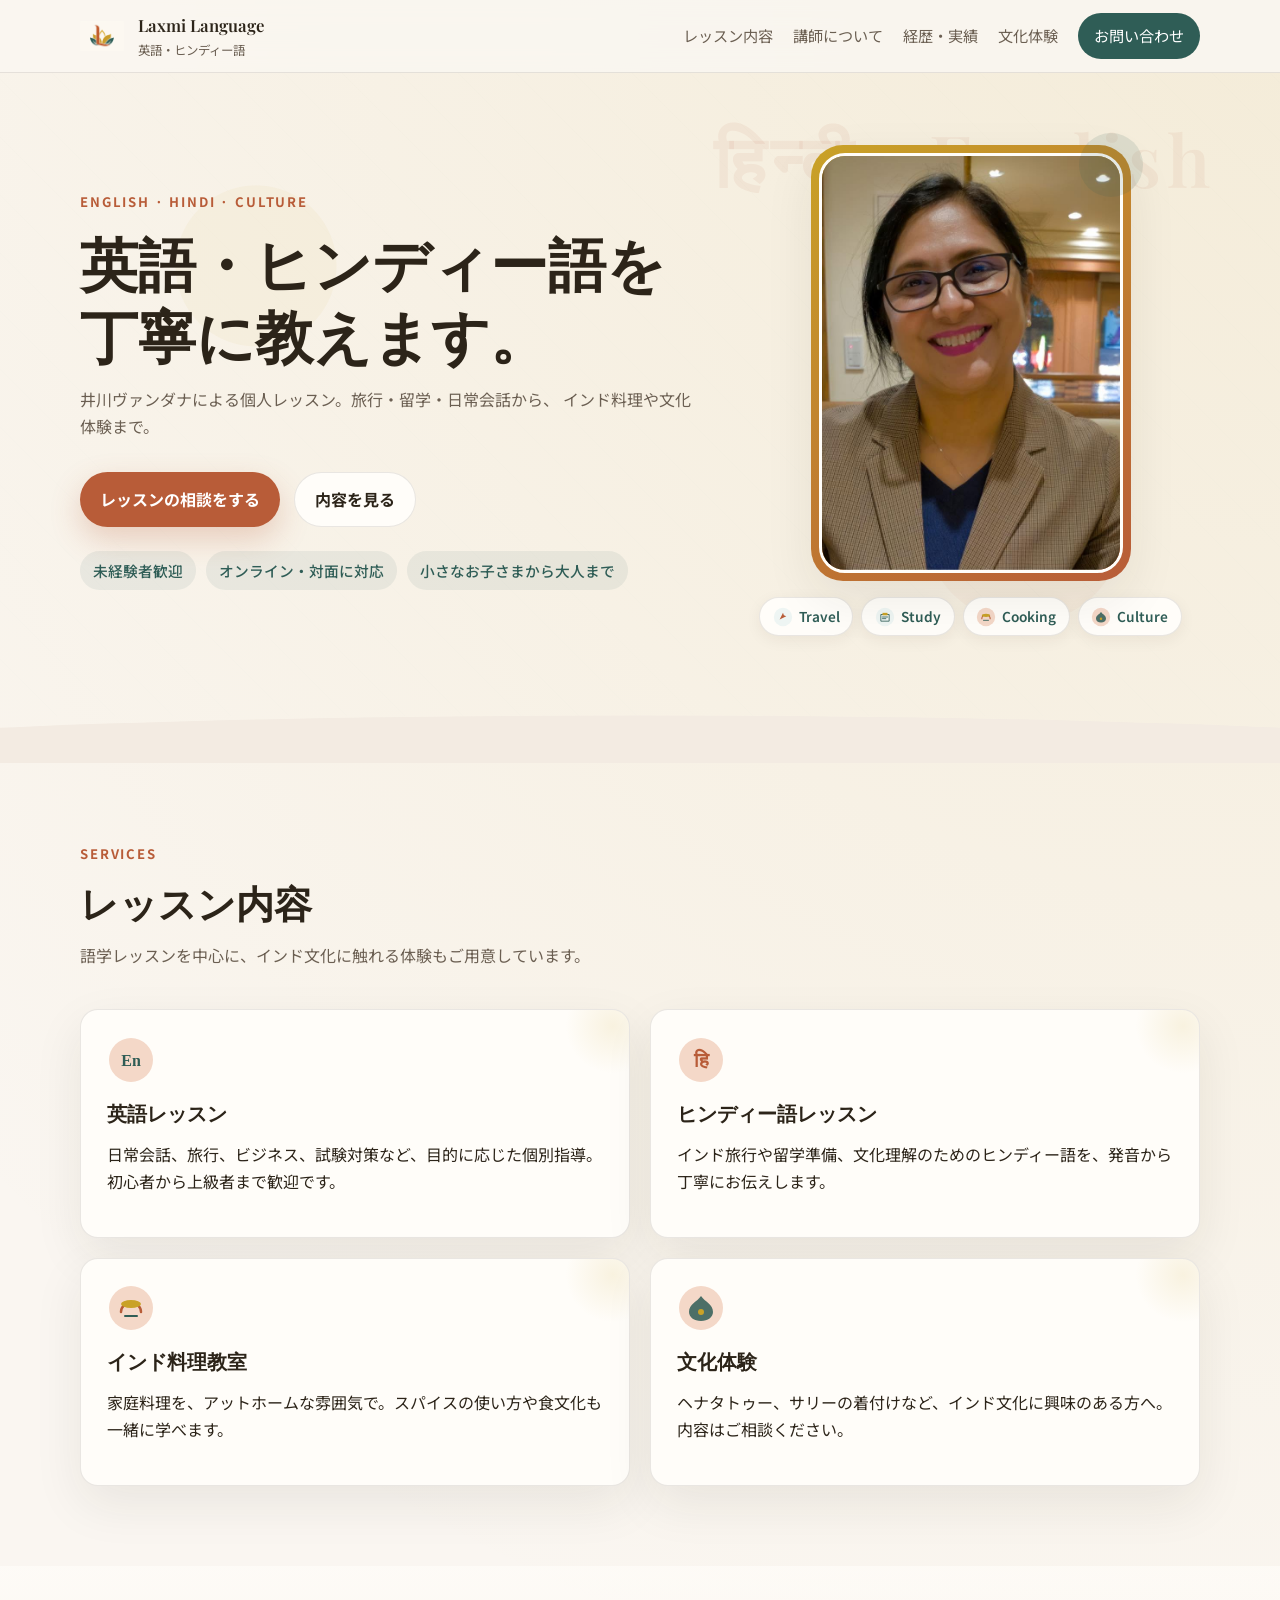
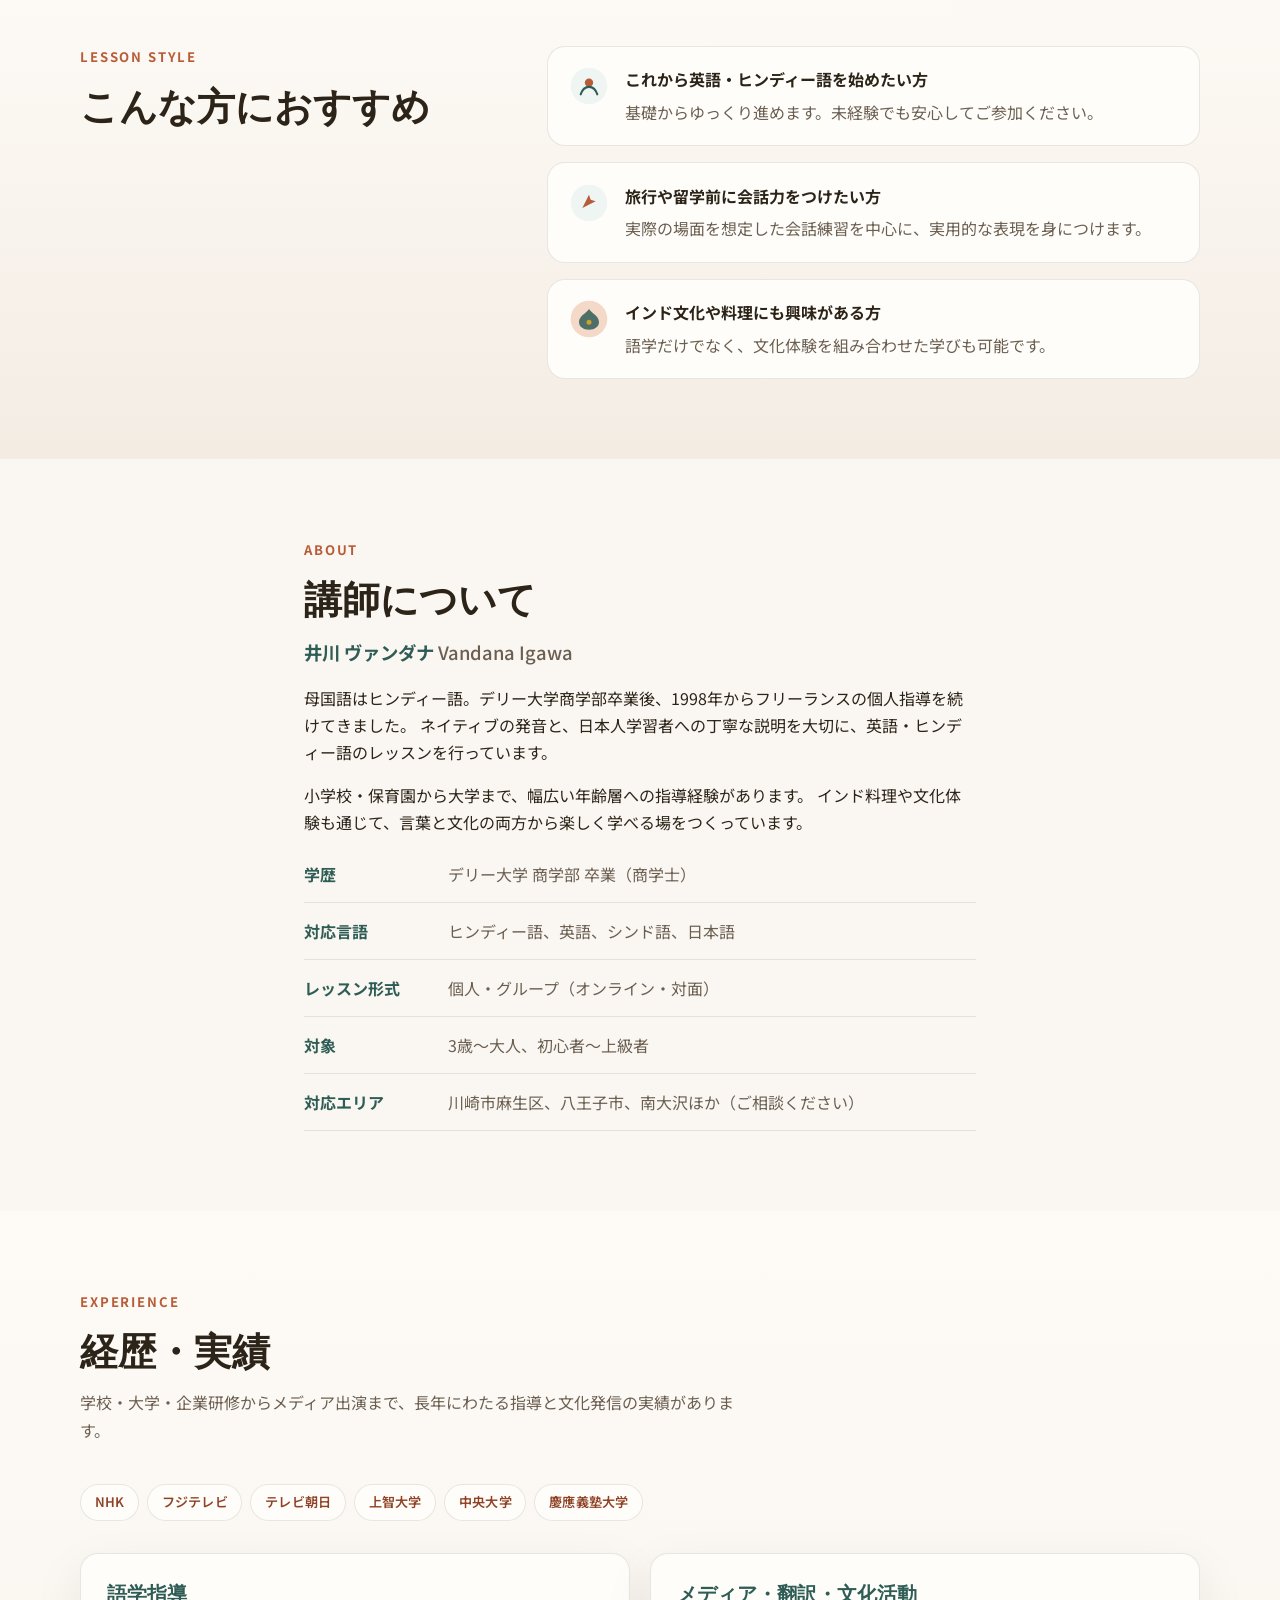
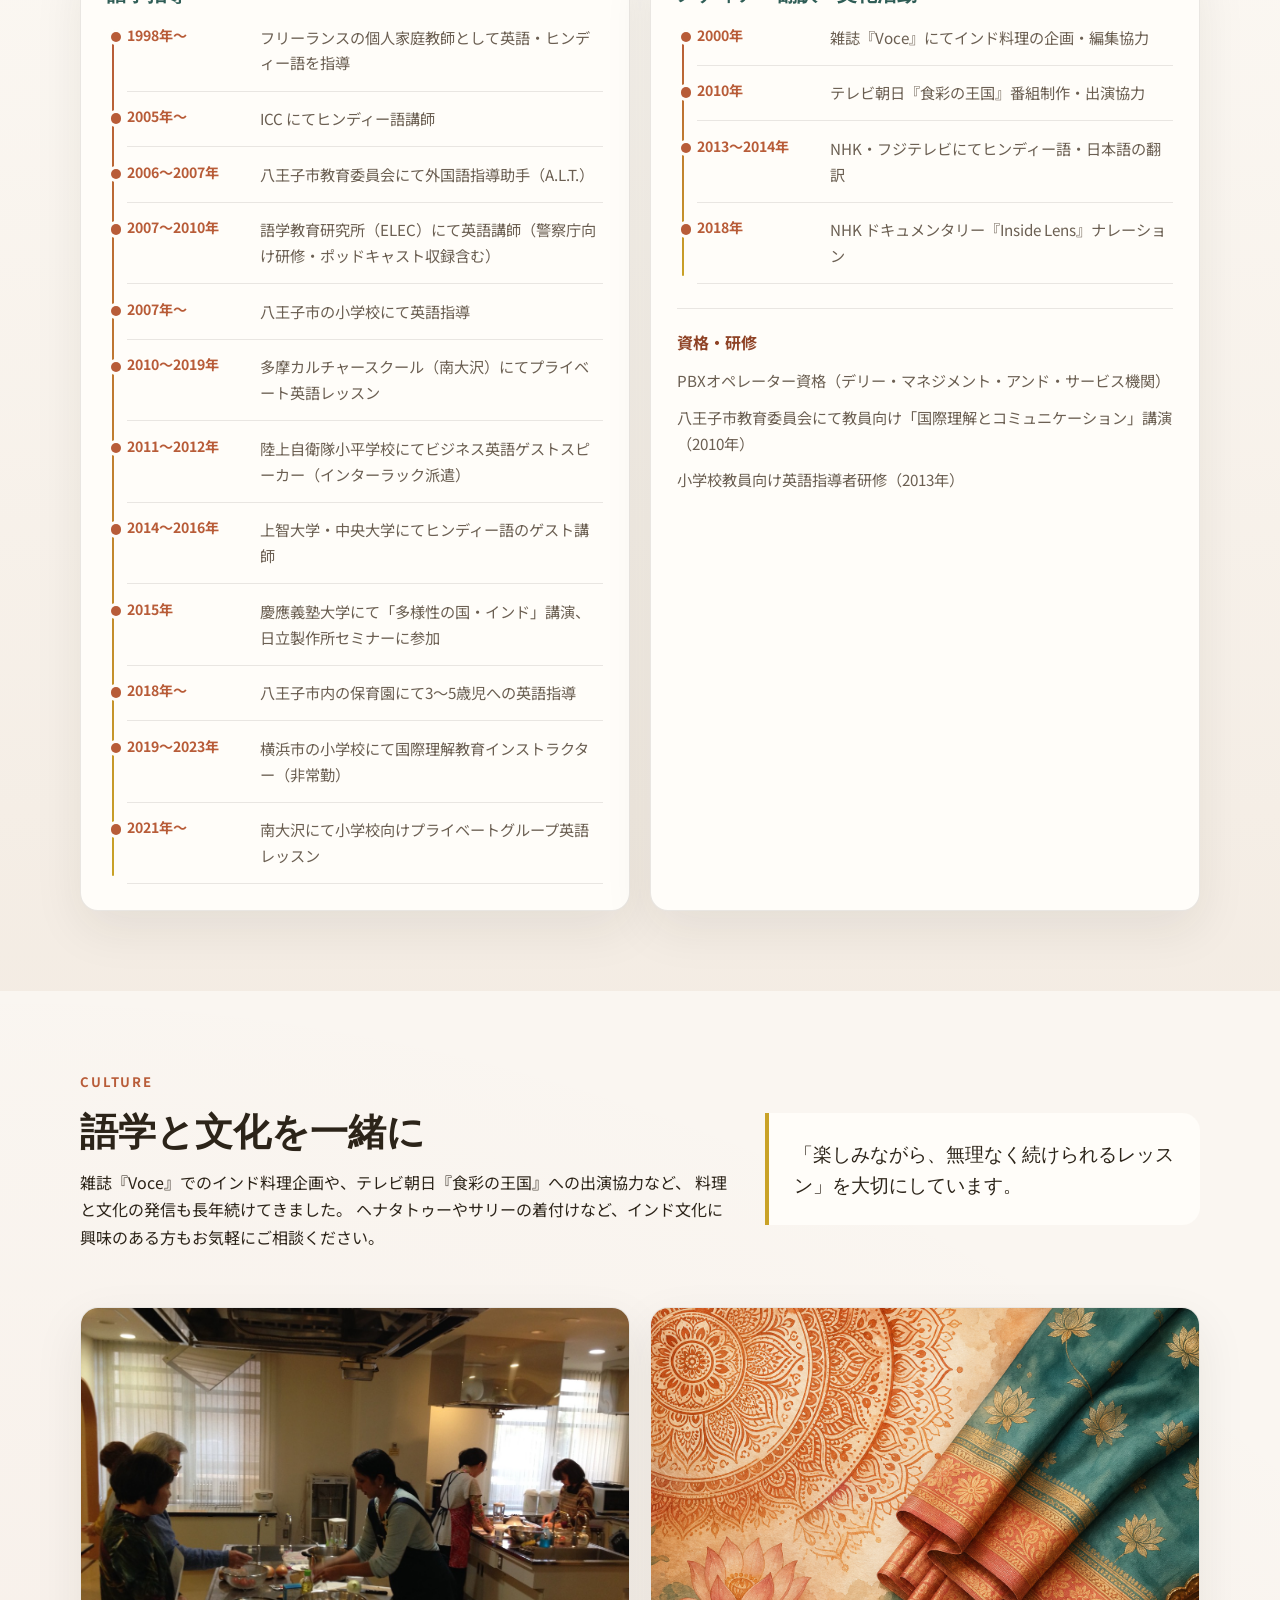
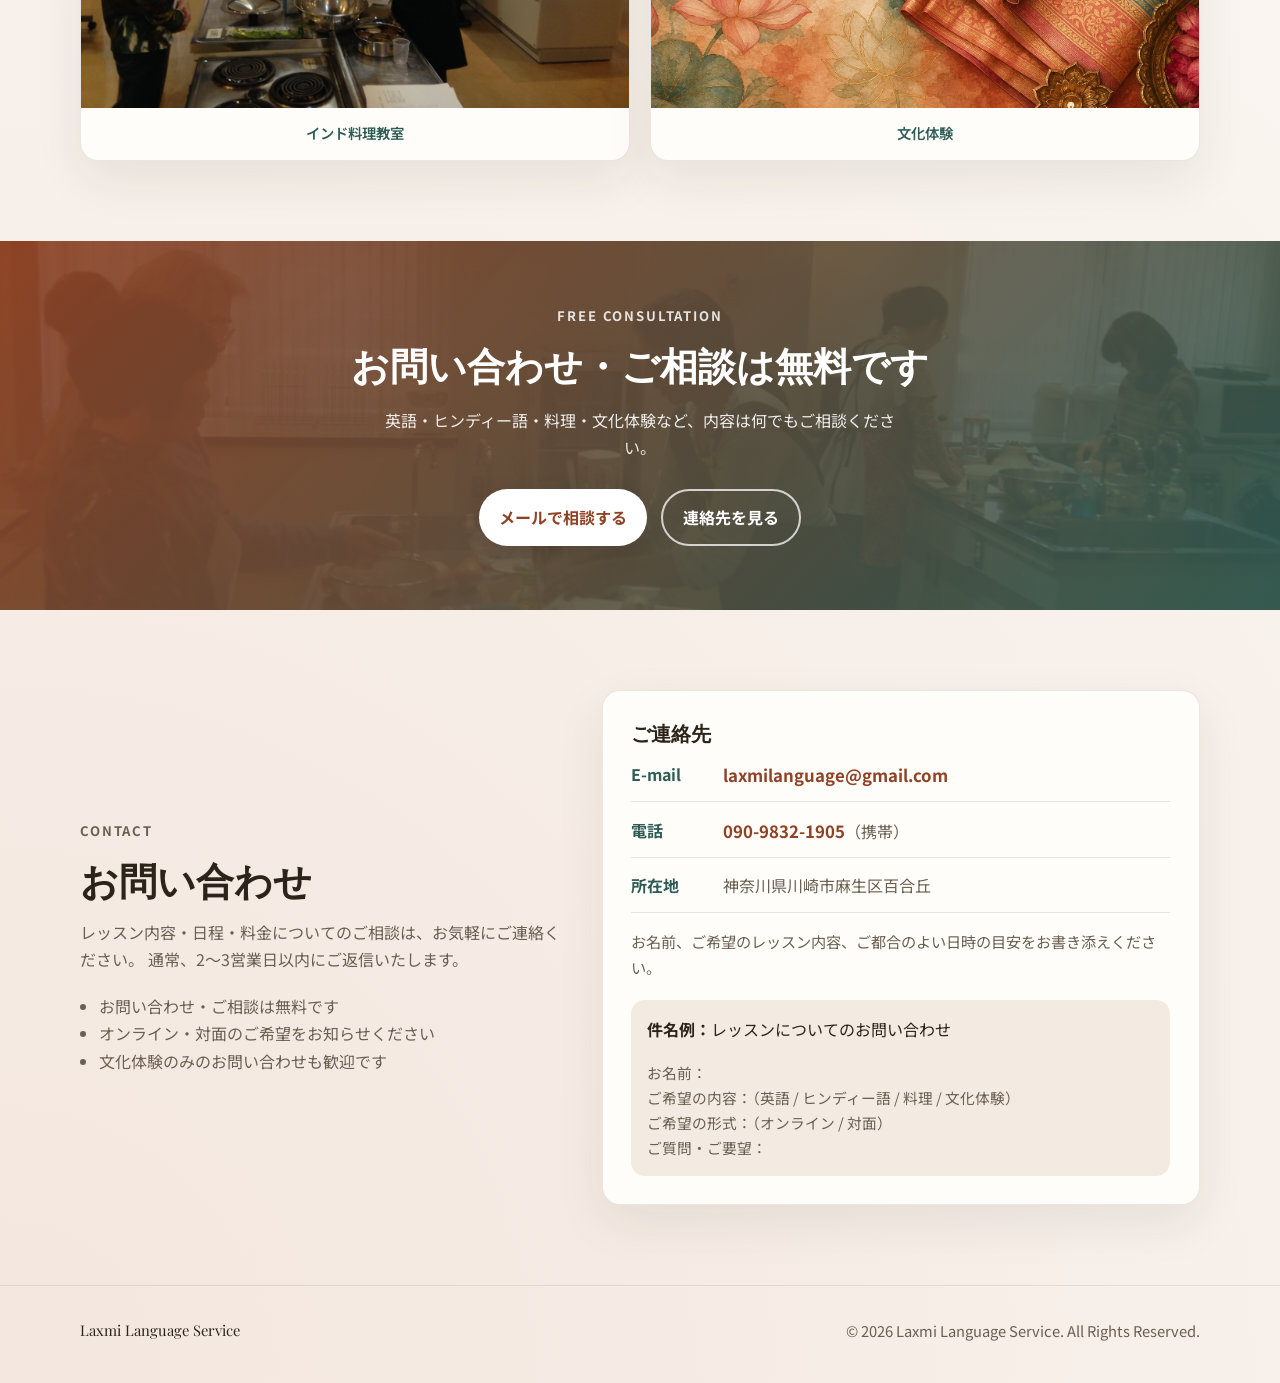
==== commit 4efeca60: "feat: お問い合わせ前のLPビルボードを追加" ====
--- a/index.html
+++ b/index.html
@@ -324,6 +324,19 @@
       </div>
     </section>
 
+    <section class="billboard" aria-label="ご相談のご案内">
+      <div class="billboard-bg" aria-hidden="true"></div>
+      <div class="container billboard-inner">
+        <p class="billboard-eyebrow">Free Consultation</p>
+        <h2 class="billboard-title">お問い合わせ・ご相談は無料です</h2>
+        <p class="billboard-lead">英語・ヒンディー語・料理・文化体験など、内容は何でもご相談ください。</p>
+        <div class="billboard-actions">
+          <a class="button button-billboard" href="mailto:laxmilanguage@gmail.com">メールで相談する</a>
+          <a class="button button-billboard-outline" href="#contact">連絡先を見る</a>
+        </div>
+      </div>
+    </section>
+
     <section id="contact" class="section">
       <div class="container contact-grid">
         <div>
--- a/styles.css
+++ b/styles.css
@@ -660,6 +660,81 @@
   text-align: center;
 }
 
+.billboard {
+  position: relative;
+  overflow: hidden;
+  padding: 4rem 0;
+}
+
+.billboard-bg {
+  position: absolute;
+  inset: 0;
+  background:
+    linear-gradient(135deg, rgba(143, 67, 38, 0.92), rgba(47, 93, 86, 0.88)),
+    url("images/gallery-cooking.jpg") center / cover no-repeat;
+}
+
+.billboard-inner {
+  position: relative;
+  text-align: center;
+  color: white;
+}
+
+.billboard-eyebrow {
+  margin: 0 0 0.75rem;
+  font-size: 0.82rem;
+  font-weight: 700;
+  letter-spacing: 0.14em;
+  text-transform: uppercase;
+  color: rgba(255, 255, 255, 0.85);
+}
+
+.billboard-title {
+  margin: 0 0 1rem;
+  font-family: "Playfair Display", serif;
+  font-size: clamp(1.6rem, 4vw, 2.4rem);
+  line-height: 1.35;
+  color: white;
+}
+
+.billboard-lead {
+  max-width: 32rem;
+  margin: 0 auto 1.75rem;
+  color: rgba(255, 255, 255, 0.9);
+  font-size: 1rem;
+}
+
+.billboard-actions {
+  display: flex;
+  flex-wrap: wrap;
+  justify-content: center;
+  gap: 0.85rem;
+}
+
+.button-billboard {
+  background: white;
+  color: var(--accent-dark);
+  box-shadow: 0 8px 24px rgba(0, 0, 0, 0.15);
+}
+
+.button-billboard:hover,
+.button-billboard:focus-visible {
+  background: var(--accent-soft);
+  color: var(--accent-dark);
+}
+
+.button-billboard-outline {
+  background: transparent;
+  color: white;
+  border: 2px solid rgba(255, 255, 255, 0.75);
+}
+
+.button-billboard-outline:hover,
+.button-billboard-outline:focus-visible {
+  background: rgba(255, 255, 255, 0.12);
+  color: white;
+}
+
 .contact-panel {
   padding: 1.8rem;
   border-radius: var(--radius);
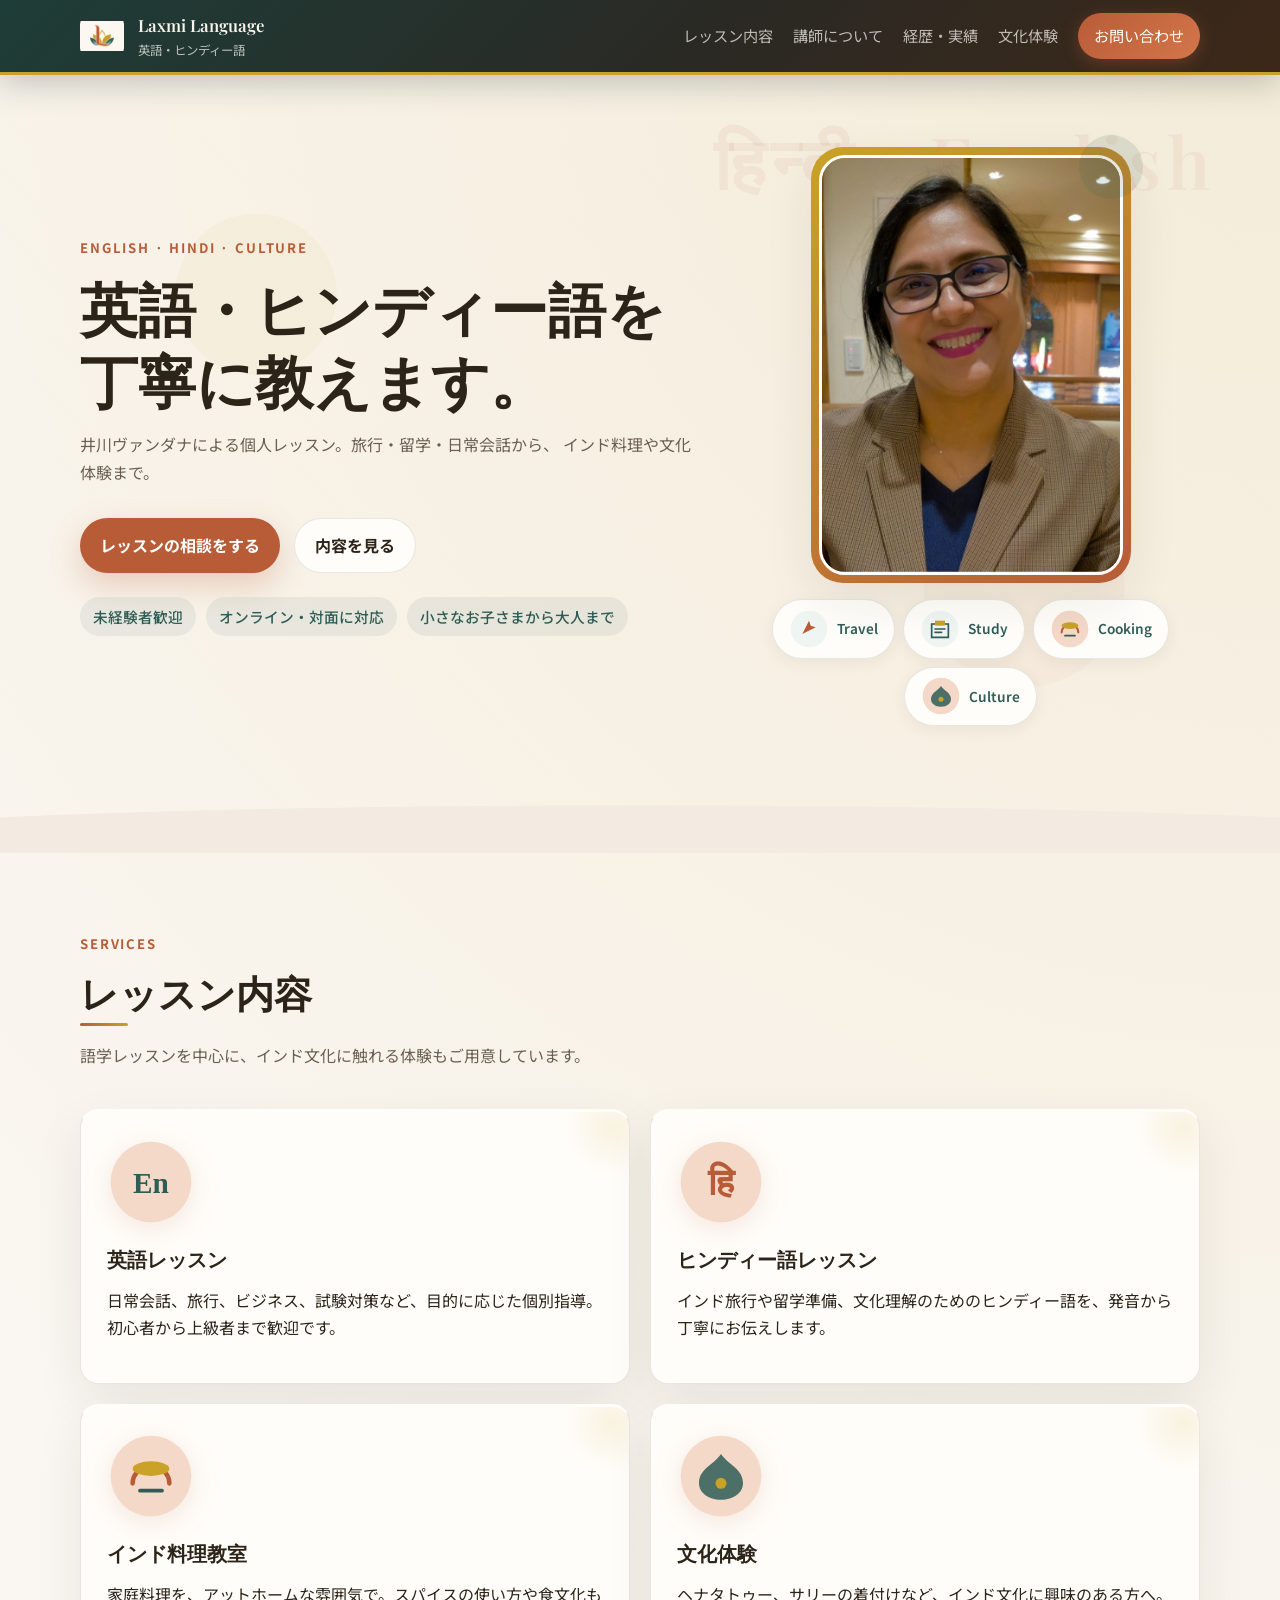
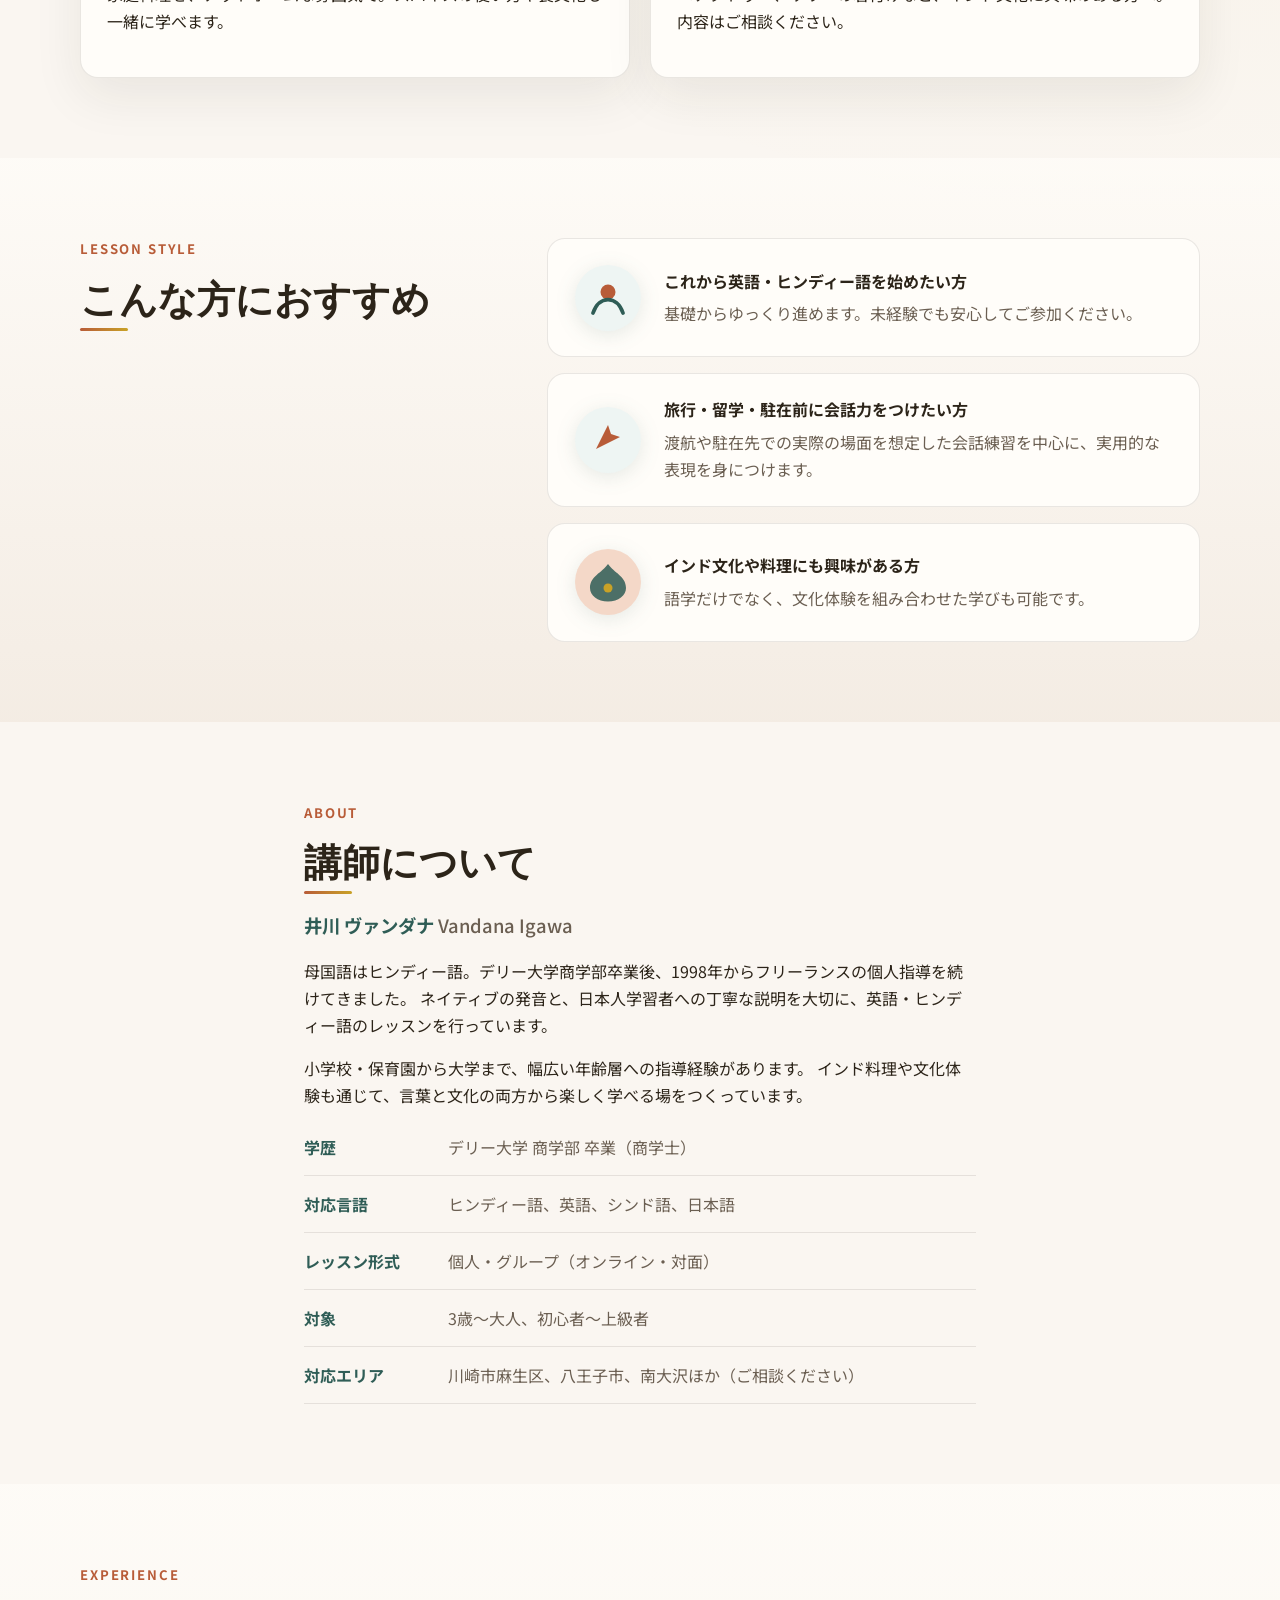
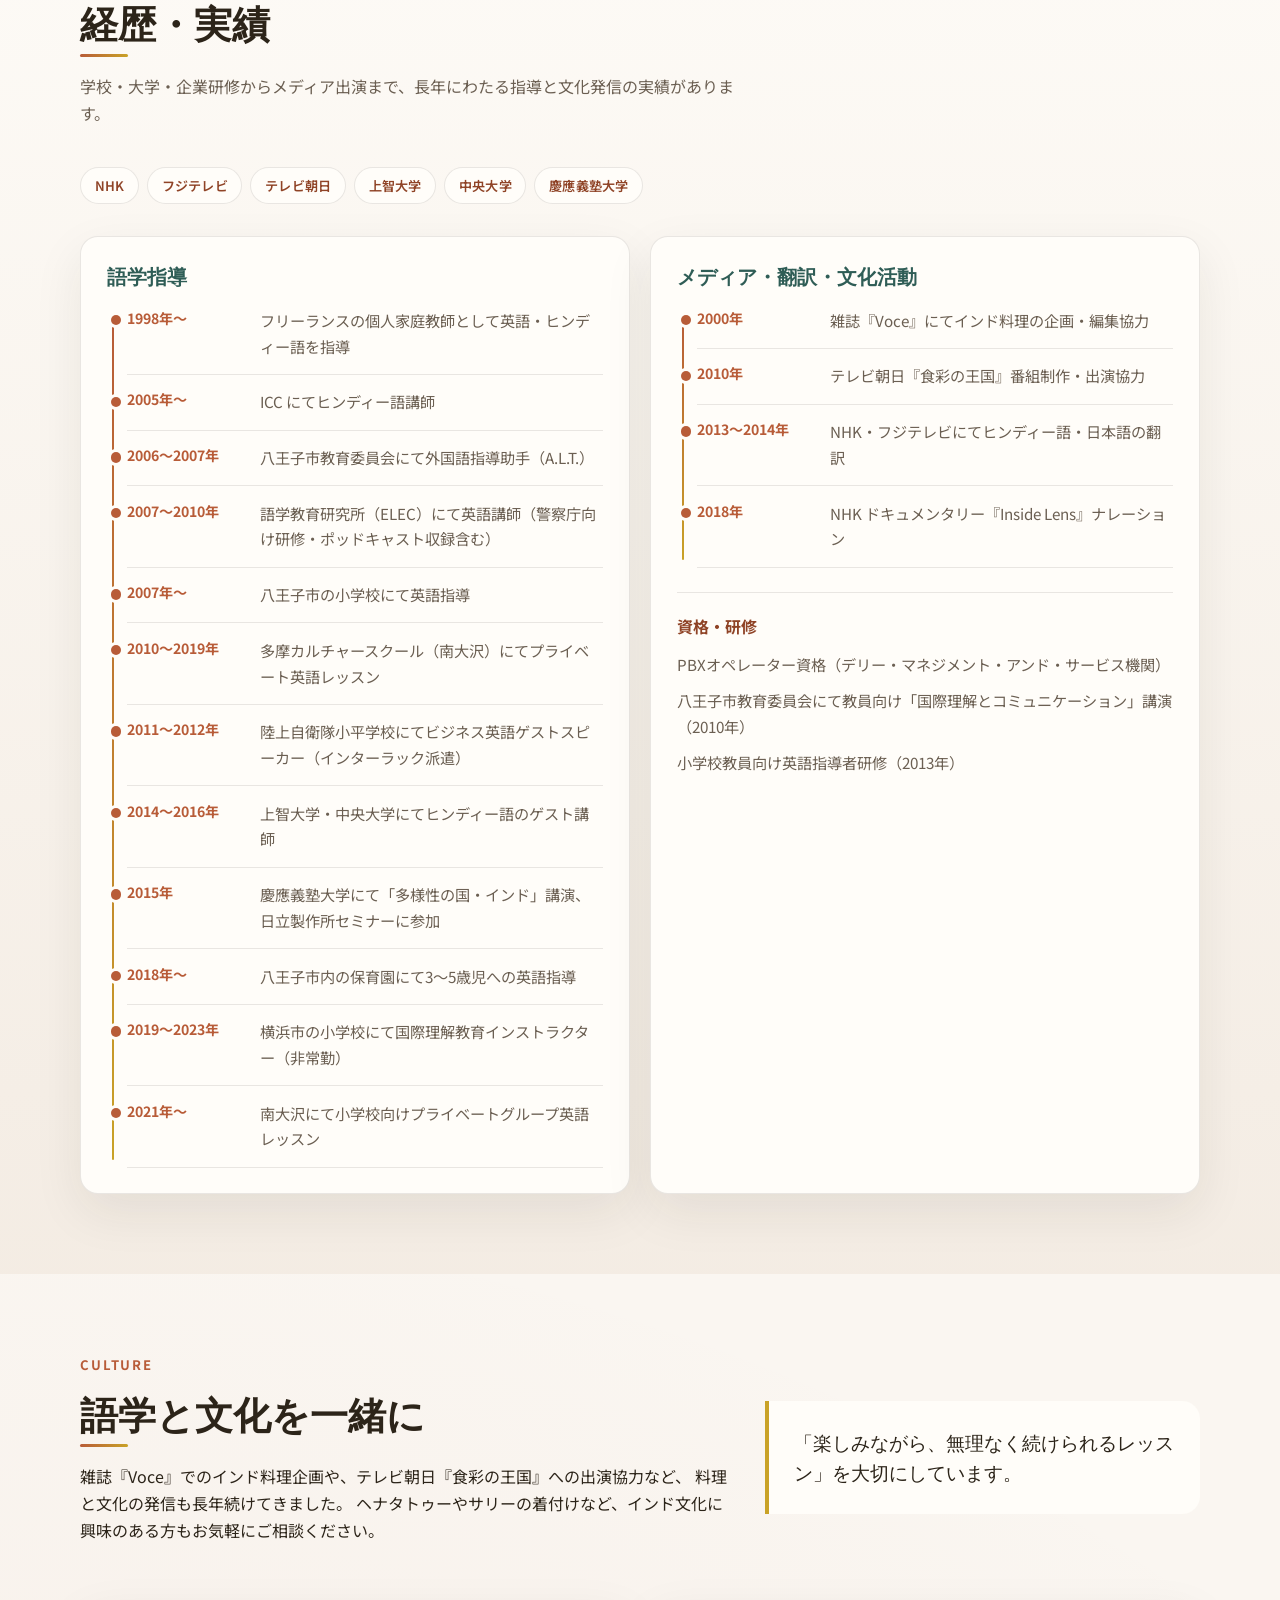
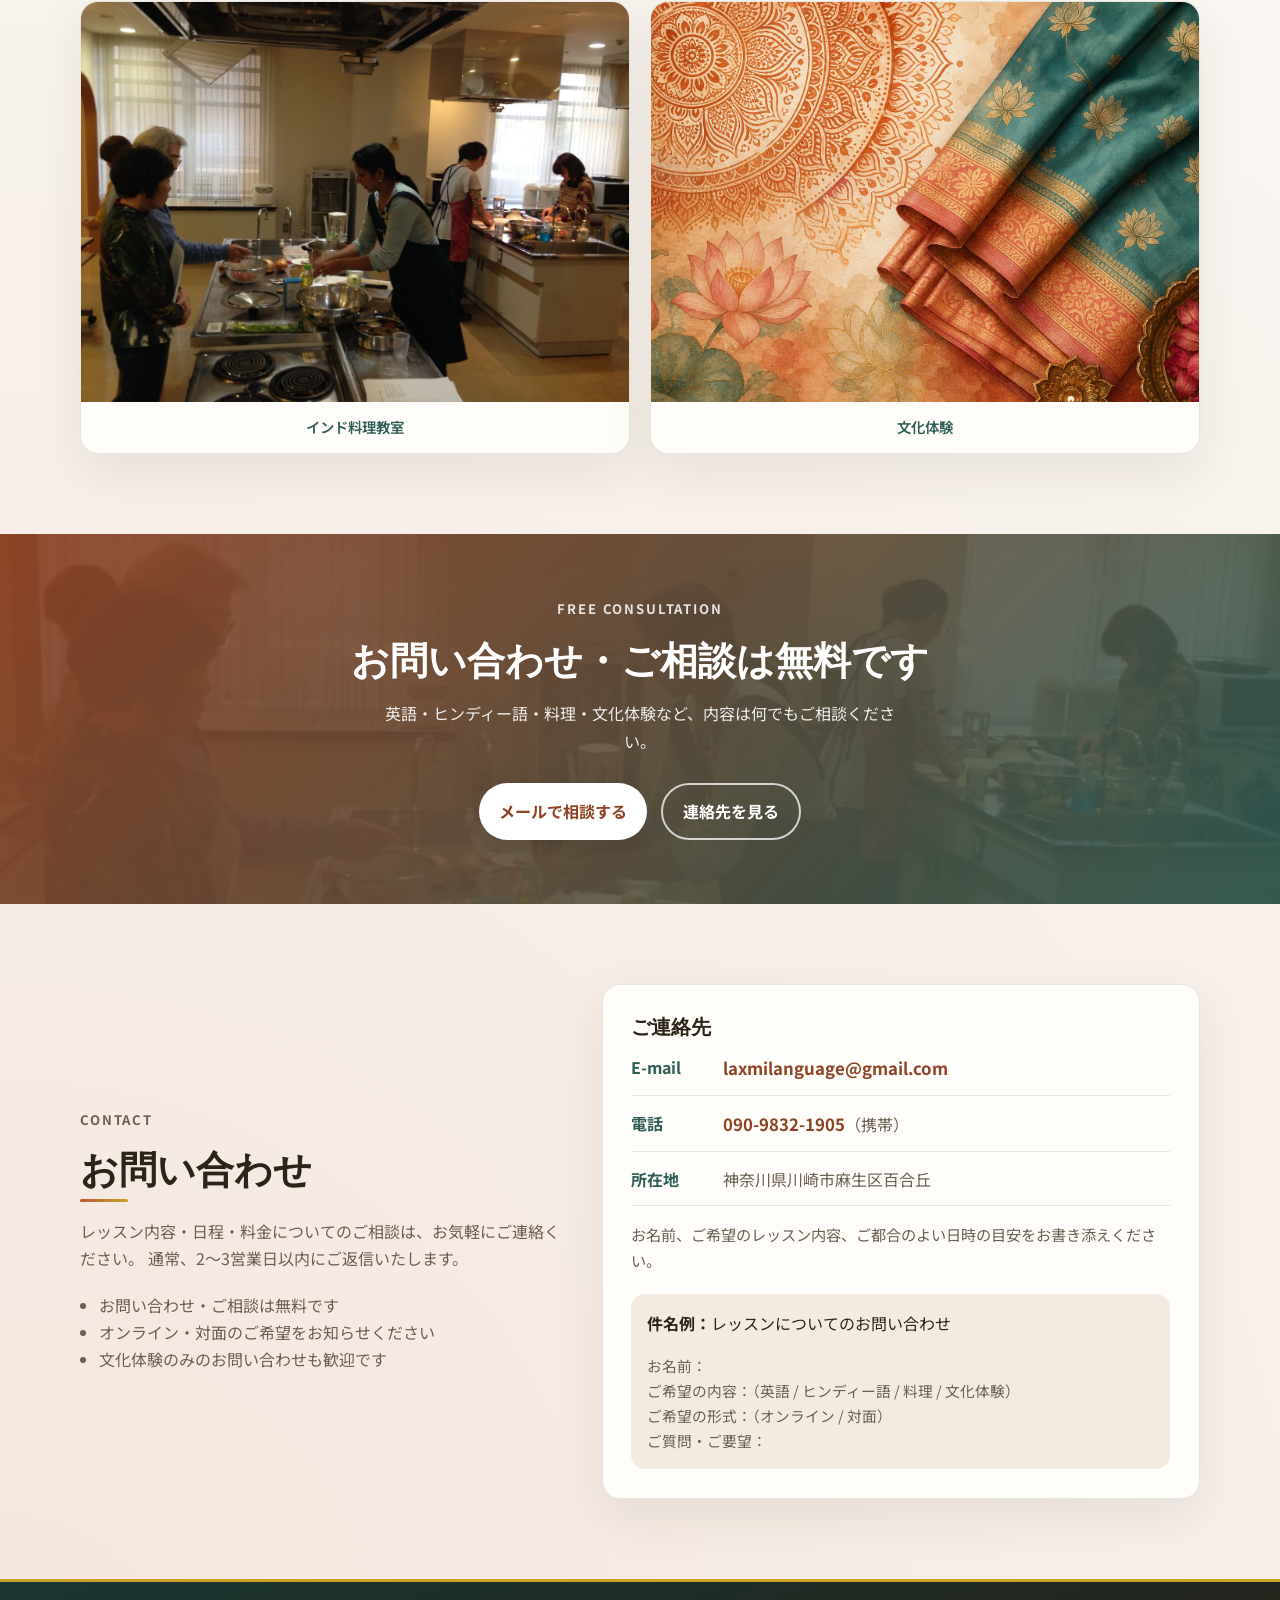
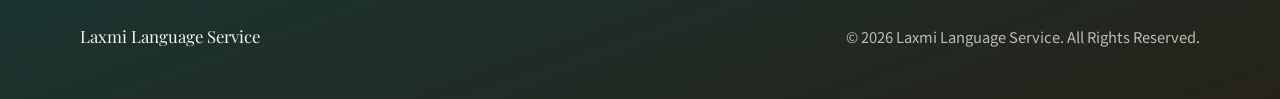
==== commit 1d3d4ed4: "style: 濃色ヘッダー・フッター、駐在追加" ====
--- a/index.html
+++ b/index.html
@@ -78,10 +78,10 @@
             >
           </div>
           <ul class="hero-chips">
-            <li><svg class="chip-icon" width="20" height="20"><use href="#icon-travel"/></svg> Travel</li>
-            <li><svg class="chip-icon" width="20" height="20"><use href="#icon-study"/></svg> Study</li>
-            <li><svg class="chip-icon" width="20" height="20"><use href="#icon-cooking"/></svg> Cooking</li>
-            <li><svg class="chip-icon" width="20" height="20"><use href="#icon-culture"/></svg> Culture</li>
+            <li><svg class="chip-icon" aria-hidden="true"><use href="#icon-travel"/></svg> Travel</li>
+            <li><svg class="chip-icon" aria-hidden="true"><use href="#icon-study"/></svg> Study</li>
+            <li><svg class="chip-icon" aria-hidden="true"><use href="#icon-cooking"/></svg> Cooking</li>
+            <li><svg class="chip-icon" aria-hidden="true"><use href="#icon-culture"/></svg> Culture</li>
           </ul>
         </div>
       </div>
@@ -98,22 +98,22 @@
         </div>
         <div class="card-grid">
           <article class="card card-visual">
-            <svg class="card-icon" width="48" height="48" aria-hidden="true"><use href="#icon-english"/></svg>
+            <svg class="card-icon" aria-hidden="true"><use href="#icon-english"/></svg>
             <h3>英語レッスン</h3>
             <p>日常会話、旅行、ビジネス、試験対策など、目的に応じた個別指導。初心者から上級者まで歓迎です。</p>
           </article>
           <article class="card card-visual">
-            <svg class="card-icon" width="48" height="48" aria-hidden="true"><use href="#icon-hindi"/></svg>
+            <svg class="card-icon" aria-hidden="true"><use href="#icon-hindi"/></svg>
             <h3>ヒンディー語レッスン</h3>
             <p>インド旅行や留学準備、文化理解のためのヒンディー語を、発音から丁寧にお伝えします。</p>
           </article>
           <article class="card card-visual">
-            <svg class="card-icon" width="48" height="48" aria-hidden="true"><use href="#icon-cooking"/></svg>
+            <svg class="card-icon" aria-hidden="true"><use href="#icon-cooking"/></svg>
             <h3>インド料理教室</h3>
             <p>家庭料理を、アットホームな雰囲気で。スパイスの使い方や食文化も一緒に学べます。</p>
           </article>
           <article class="card card-visual">
-            <svg class="card-icon" width="48" height="48" aria-hidden="true"><use href="#icon-culture"/></svg>
+            <svg class="card-icon" aria-hidden="true"><use href="#icon-culture"/></svg>
             <h3>文化体験</h3>
             <p>ヘナタトゥー、サリーの着付けなど、インド文化に興味のある方へ。内容はご相談ください。</p>
           </article>
@@ -129,21 +129,21 @@
         </div>
         <ul class="feature-list">
           <li>
-            <svg class="feature-icon" width="40" height="40" aria-hidden="true"><use href="#icon-kids"/></svg>
+            <svg class="feature-icon" aria-hidden="true"><use href="#icon-kids"/></svg>
             <div>
               <strong>これから英語・ヒンディー語を始めたい方</strong>
               <span>基礎からゆっくり進めます。未経験でも安心してご参加ください。</span>
             </div>
           </li>
           <li>
-            <svg class="feature-icon" width="40" height="40" aria-hidden="true"><use href="#icon-travel"/></svg>
-            <div>
-              <strong>旅行や留学前に会話力をつけたい方</strong>
-              <span>実際の場面を想定した会話練習を中心に、実用的な表現を身につけます。</span>
+            <svg class="feature-icon" aria-hidden="true"><use href="#icon-travel"/></svg>
+            <div>
+              <strong>旅行・留学・駐在前に会話力をつけたい方</strong>
+              <span>渡航や駐在先での実際の場面を想定した会話練習を中心に、実用的な表現を身につけます。</span>
             </div>
           </li>
           <li>
-            <svg class="feature-icon" width="40" height="40" aria-hidden="true"><use href="#icon-culture"/></svg>
+            <svg class="feature-icon" aria-hidden="true"><use href="#icon-culture"/></svg>
             <div>
               <strong>インド文化や料理にも興味がある方</strong>
               <span>語学だけでなく、文化体験を組み合わせた学びも可能です。</span>
--- a/styles.css
+++ b/styles.css
@@ -8,11 +8,16 @@
   --accent-dark: #8f4326;
   --accent-soft: #f4d8c8;
   --teal: #2f5d56;
+  --teal-dark: #1e3d38;
   --gold: #c9a227;
   --border: rgba(44, 36, 25, 0.1);
   --shadow: 0 18px 50px rgba(44, 36, 25, 0.08);
   --radius: 18px;
   --max-width: 1120px;
+  --header-bg: linear-gradient(135deg, #1e3d38 0%, #2a2924 55%, #3d2818 100%);
+  --footer-bg: linear-gradient(160deg, #1a3531 0%, #252219 100%);
+  --on-dark: #f8f4ee;
+  --on-dark-muted: rgba(248, 244, 238, 0.72);
 }
 
 *,
@@ -76,6 +81,30 @@
   font-size: clamp(1.8rem, 3vw, 2.5rem);
 }
 
+.section-head h2,
+.feature-grid > div > h2,
+.about-content > h2,
+.culture-banner h2,
+.contact-grid > div > h2 {
+  position: relative;
+  padding-bottom: 0.65rem;
+}
+
+.section-head h2::after,
+.feature-grid > div > h2::after,
+.about-content > h2::after,
+.culture-banner h2::after,
+.contact-grid > div > h2::after {
+  content: "";
+  position: absolute;
+  left: 0;
+  bottom: 0;
+  width: 3rem;
+  height: 3px;
+  border-radius: 2px;
+  background: linear-gradient(90deg, var(--accent), var(--gold));
+}
+
 h3 {
   font-size: 1.25rem;
 }
@@ -107,9 +136,9 @@
   position: sticky;
   top: 0;
   z-index: 20;
-  backdrop-filter: blur(14px);
-  background: rgba(250, 246, 241, 0.88);
-  border-bottom: 1px solid var(--border);
+  background: var(--header-bg);
+  border-bottom: 3px solid var(--gold);
+  box-shadow: 0 8px 32px rgba(30, 61, 56, 0.25);
 }
 
 .header-inner {
@@ -144,11 +173,12 @@
   font-family: "Playfair Display", serif;
   font-size: 1.05rem;
   font-weight: 600;
+  color: var(--on-dark);
 }
 
 .logo-tagline {
   font-size: 0.78rem;
-  color: var(--text-muted);
+  color: var(--on-dark-muted);
 }
 
 .site-nav {
@@ -159,20 +189,29 @@
 
 .site-nav a {
   font-size: 0.95rem;
-  color: var(--text-muted);
-  transition: color 0.2s ease;
+  color: var(--on-dark-muted);
+  transition: color 0.2s ease, transform 0.2s ease;
 }
 
 .site-nav a:hover,
 .site-nav a:focus-visible {
-  color: var(--accent-dark);
+  color: var(--gold);
+  transform: translateY(-1px);
 }
 
 .nav-cta {
   padding: 0.65rem 1rem;
   border-radius: 999px;
-  background: var(--teal);
+  background: linear-gradient(135deg, var(--accent), #d4764a);
   color: white !important;
+  box-shadow: 0 4px 16px rgba(184, 92, 56, 0.35);
+  transition: transform 0.2s ease, box-shadow 0.2s ease;
+}
+
+.nav-cta:hover,
+.nav-cta:focus-visible {
+  transform: translateY(-1px);
+  box-shadow: 0 6px 20px rgba(184, 92, 56, 0.45);
 }
 
 .nav-toggle {
@@ -180,10 +219,9 @@
   width: 2.75rem;
   height: 2.75rem;
   padding: 0;
-  border: 0;
+  border: 1px solid rgba(255, 255, 255, 0.2);
   border-radius: 12px;
-  background: var(--surface);
-  box-shadow: var(--shadow);
+  background: rgba(255, 255, 255, 0.08);
 }
 
 .nav-toggle span {
@@ -191,7 +229,7 @@
   width: 1.2rem;
   height: 2px;
   margin: 0.28rem auto;
-  background: var(--text);
+  background: var(--on-dark);
 }
 
 .hero {
@@ -341,8 +379,8 @@
 .hero-chips li {
   display: inline-flex;
   align-items: center;
-  gap: 0.35rem;
-  padding: 0.45rem 0.8rem;
+  gap: 0.5rem;
+  padding: 0.55rem 1rem;
   border-radius: 999px;
   background: var(--surface);
   border: 1px solid var(--border);
@@ -354,6 +392,8 @@
 
 .chip-icon {
   flex-shrink: 0;
+  width: 2.5rem;
+  height: 2.5rem;
 }
 
 .section-wave {
@@ -374,7 +414,15 @@
   border-radius: var(--radius);
   background: var(--surface);
   border: 1px solid var(--border);
+  border-top: 3px solid transparent;
   box-shadow: var(--shadow);
+  transition: transform 0.25s ease, border-color 0.25s ease, box-shadow 0.25s ease;
+}
+
+.card:hover {
+  transform: translateY(-4px);
+  border-top-color: var(--accent);
+  box-shadow: 0 22px 48px rgba(184, 92, 56, 0.12);
 }
 
 .card-visual {
@@ -396,9 +444,10 @@
 
 .card-icon {
   display: block;
-  width: 3rem;
-  height: 3rem;
-  margin-bottom: 1rem;
+  width: 5.5rem;
+  height: 5.5rem;
+  margin-bottom: 1.25rem;
+  filter: drop-shadow(0 6px 14px rgba(184, 92, 56, 0.15));
 }
 
 .feature-grid {
@@ -418,9 +467,9 @@
 
 .feature-list li {
   display: flex;
-  align-items: flex-start;
-  gap: 1rem;
-  padding: 1.2rem 1.3rem;
+  align-items: center;
+  gap: 1.25rem;
+  padding: 1.4rem 1.5rem;
   border-radius: var(--radius);
   background: var(--surface);
   border: 1px solid var(--border);
@@ -428,6 +477,9 @@
 
 .feature-icon {
   flex-shrink: 0;
+  width: 4.5rem;
+  height: 4.5rem;
+  filter: drop-shadow(0 4px 10px rgba(47, 93, 86, 0.12));
 }
 
 .feature-list strong {
@@ -802,23 +854,26 @@
 }
 
 .site-footer {
-  padding: 2rem 0 2.5rem;
-  border-top: 1px solid var(--border);
+  padding: 2.5rem 0 3rem;
+  background: var(--footer-bg);
+  border-top: 3px solid var(--gold);
 }
 
 .footer-inner {
   display: flex;
   flex-wrap: wrap;
   justify-content: space-between;
+  align-items: center;
   gap: 0.75rem;
-  color: var(--text-muted);
+  color: var(--on-dark-muted);
   font-size: 0.92rem;
 }
 
 .footer-brand {
   margin: 0;
   font-family: "Playfair Display", serif;
-  color: var(--text);
+  font-size: 1.05rem;
+  color: var(--on-dark);
 }
 
 .footer-copy {
@@ -854,8 +909,13 @@
     align-items: stretch;
     padding: 1rem;
     border-radius: var(--radius);
-    background: var(--surface);
-    box-shadow: var(--shadow);
+    background: var(--teal-dark);
+    border: 1px solid rgba(201, 162, 39, 0.35);
+    box-shadow: 0 16px 40px rgba(0, 0, 0, 0.3);
+  }
+
+  .site-nav a {
+    padding: 0.5rem 0;
   }
 
   .site-nav.is-open {
@@ -870,6 +930,10 @@
 @media (max-width: 600px) {
   .section {
     padding: 3.5rem 0;
+  }
+
+  .billboard {
+    padding: 3rem 0;
   }
 
   .about-facts div,
